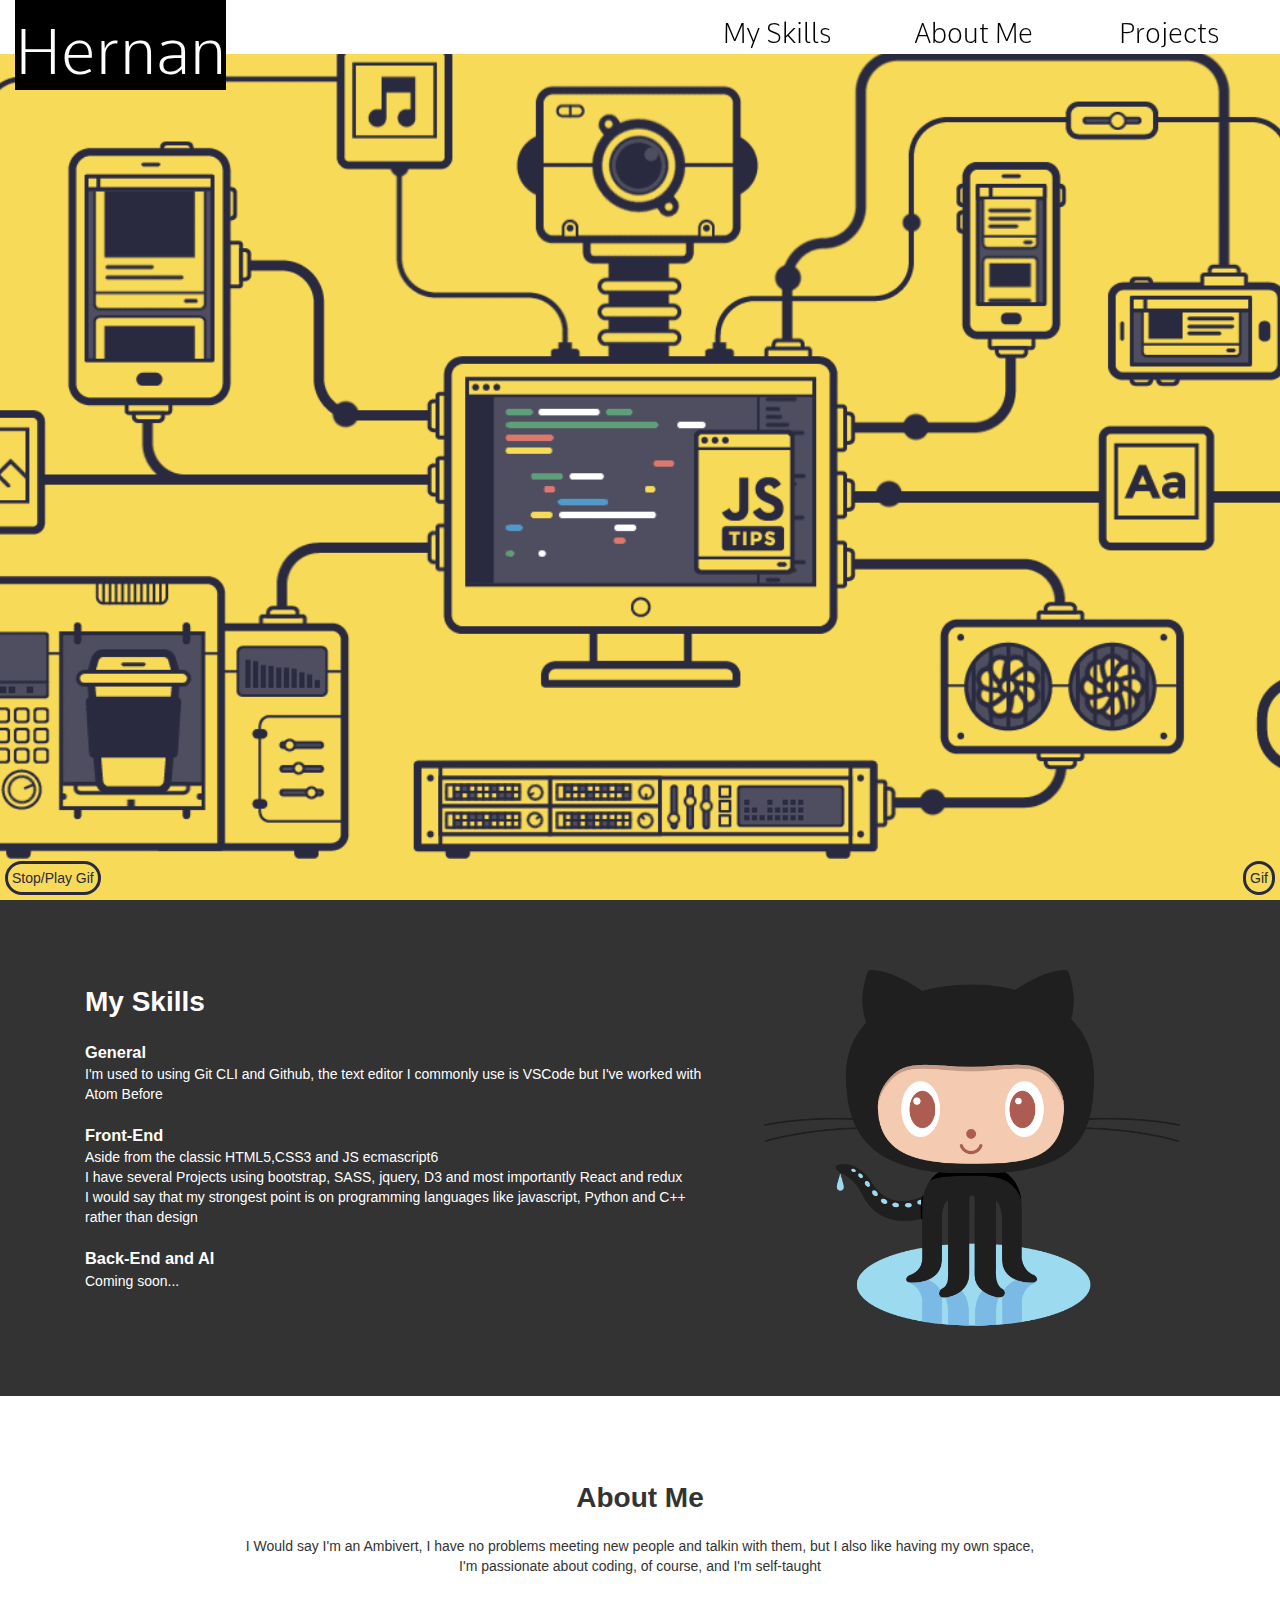
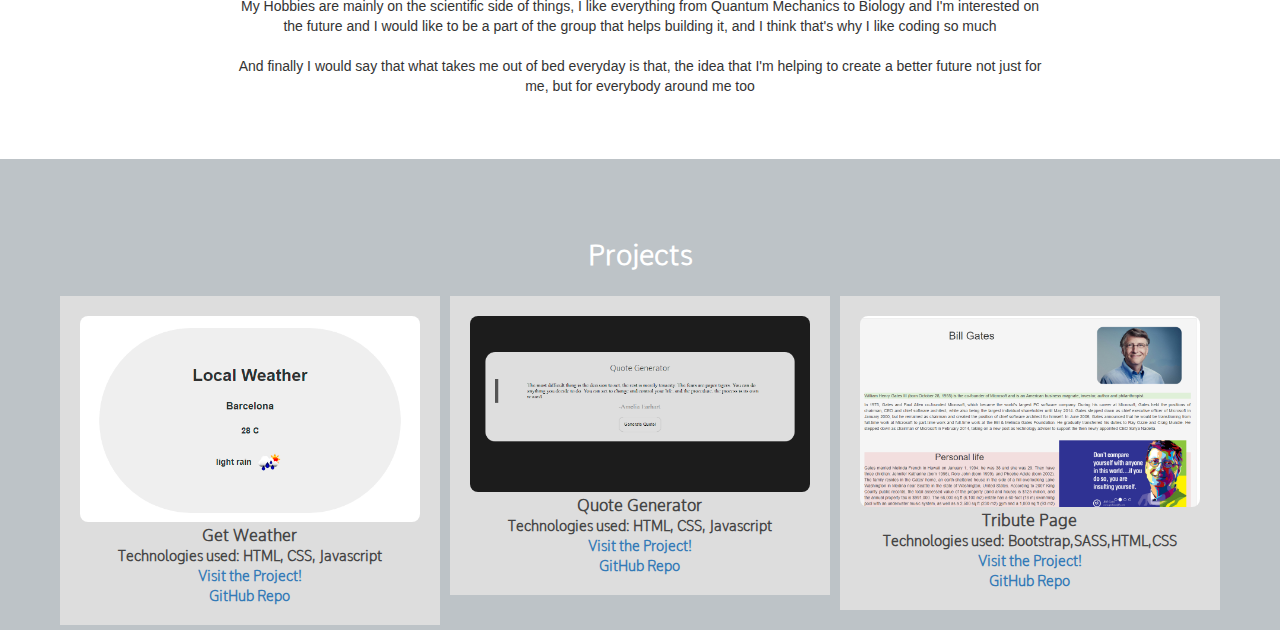
==== index.html @ 1f7d9e7b "cleaning files" ====
<!DOCTYPE html>
<html>

<head>
    <meta name="viewport" content="width=device-width, initial-scale=1.0">
    <link rel="stylesheet" href="./Style/bootstrap.min.css">
    <link rel="stylesheet" href="./Style/main.min.css">
    <script src='./js/jquery-3.2.1.min.js'></script>
</head>

<body>
    <header class="container-fluid visible-md visible-lg">
        <div class="name"><span>Hernan</span></div>
        <nav>
            <a href="#skills" ><button>My Skills</button></a>
            <a href="#About-Me" ><button>About Me</button></a>
            <a href="#Projects" ><button>Projects</button></a>
        </nav>
    </header>
    <header class="container-fluid visible-xs">
        <div><span>Hernan</span></div>
        <img src="./images/bars.svg" alt="bars" id='xs-img'>
    </header>
    <header class="container-fluid visible-sm">
        <div><span>Hernan</span></div>
        <img src="./images/bars.svg" alt="bars" id='sm-img'>
    </header>

    <div class="mobileNav hidden-sm hidden-md hidden-lg">
            <br />
            <a href="#skills" type=button>My Skills</a>
            <a href="#About-Me" type=button>About Me</a>
            <a href="#Projects" type=button>Projects</a>
    </div>
    <div class="mobileNav hidden-xs hidden-md hidden-lg">
            <br />
            <a href="#skills" type=button>My Skills</a>
            <a href="#About-Me" type=button>About Me</a>
            <a href="#Projects" type=button>Projects</a>
    </div>

    <div id='header-image'>
         <a href='https://www.codejobs.biz/public/images/blog/original/4e195de8b66c994.gif' type="button" id="credit">Gif</a>
         <button id='stopGif'>Stop/Play Gif</button>
    </div>
        <div class='black-bg' id='skills'>
            <div class="container">
                <div class="col-xs-12 col-md-7">
                    <h1>My Skills</h1>
                    <h3>General</h3>
                    <p>
                        I'm used to using Git CLI and Github, the text editor I commonly use is VSCode but I've worked with Atom Before
                    </p>
                    <br/>
                    <h3>Front-End</h3>
                    <p>
                        Aside from the classic HTML5,CSS3 and JS ecmascript6
                        <br/>
                        I have several Projects using bootstrap, SASS, jquery, D3 and most importantly React and redux
                        <br/>
                        I would say that my strongest point is on programming languages like javascript, Python and C++ rather than design
                    </p>
                    <br/>
                    <h3>Back-End and AI</h3>
                    <p>
                        Coming soon...
                    </p>
                </div>
                <div class="hidden-xs hidden-sm col-md-5">
                    <img src="./images/GitHub.png" alt="GitHub" class='max-width' />
                </div>
                <div class="col-xs-12 col-sm-8 col-sm-offset-2 hidden-md hidden-lg">
                    <img src="./images/GitHub.png" alt="GitHub" class='max-width-res' />
                </div>
            </div>
        </div>
        <div class='container-fluid' id='About-Me'>
            <div class="col-xs-12 col-sm-10 col-sm-offset-1 col-md-8 col-md-offset-2">
                <h1 class="text-center">About Me</h1>
                <p class="text-center">
                    I Would say I'm an Ambivert, I have no problems meeting new people and talkin with them, but I also like
                    having my own space, I'm passionate about coding, of course, and I'm self-taught 
                </p>
                <br/>
                <p class="text-center">
                    My Hobbies are mainly on the scientific side of things, I like everything from Quantum Mechanics to Biology
                    and I'm interested on the future and I would like to be a part of the group that helps building it, and I think
                    that's why I like coding so much
                </p>
                <br/>
                <p class="text-center">
                    And finally I would say that what takes me out of bed everyday is that, the idea that I'm helping to create a 
                    better future not just for me, but for everybody around me too
                </p>
            </div>
            </div>
        </div>
        <div id="Projects">
            <h1>Projects</h1>
            <div class="container hidden-xs hidden-sm">
                <div>
                    <img src="./images/weather.png">
                    <h3>Get Weather</h3>
                    <p>Technologies used: HTML, CSS, Javascript<br/><a href="https://hernanmendez.github.io/get-Weather/">Visit the Project!</a><br/><a href="https://github.com/hernanmendez/get-Weather">GitHub Repo</a></p>
                </div>
                <div>
                    <img src="./images/Quote Generator.png">
                    <h3>Quote Generator</h3>
                    <p>Technologies used: HTML, CSS, Javascript<br/><a href="https://hernanmendez.github.io/Quote-Generator/">Visit the Project!</a><br/><a href="https://github.com/hernanmendez/Quote-Generator">GitHub Repo</a></p>
                </div>
                <div>
                    <img src="./images/Tribute Project.png">
                    <h3>Tribute Page</h3>
                    <p>Technologies used: Bootstrap,SASS,HTML,CSS<br/><a href="https://hernanmendez.github.io/Tribute-Page/">Visit the Project!</a><br/><a href="https://github.com/hernanmendez/Tribute-Page">GitHub Repo</a></p>
                </div>
            </div>
            <div class="container hidden-xs hidden-md hidden-lg">
                <div>
                    <img src="./images/weather.png">
                    <h3>Get Weather</h3>
                    <p>Technologies used: HTML, CSS, Javascript<br/><a href="https://hernanmendez.github.io/get-Weather/">Visit the Project!</a><br/><a href="https://github.com/hernanmendez/get-Weather">GitHub Repo</a></p>
                </div>
                <div>
                    <img src="./images/Quote Generator.png">
                    <h3>Quote Generator </h3>
                    <p>Technologies used: HTML, CSS, Javascript<br/><a href="https://hernanmendez.github.io/Quote-Generator/">Visit the Project!</a><br/><a href="https://github.com/hernanmendez/Quote-Generator">GitHub Repo</a></p>
                </div>
                <div>
                    <img src="./images/Tribute Project.png">
                    <h3>Tribute Page</h3>
                    <p>Technologies used: Bootstrap,SASS,HTML,CSS<br/><a href="https://hernanmendez.github.io/Tribute-Page/">Visit the Project!</a><br/><a href="https://github.com/hernanmendez/Tribute-Page">GitHub Repo</a></p>
                </div>
            </div>
            <div class="container hidden-sm hidden-md hidden-lg">
                <div>
                    <img src="./images/weather.png">
                    <h3>Get Weather</h3>
                    <p>Technologies used: HTML, CSS, Javascript<br/><a href="https://hernanmendez.github.io/get-Weather/">Visit the Project!</a><br/><a href="https://github.com/hernanmendez/get-Weather">GitHub Repo</a></p>
                </div>
                <div>
                    <img src="./images/Quote Generator.png">
                    <h3>Quote Generator</h3>
                    <p>Technologies used: HTML, CSS, Javascript<br/><a href="https://hernanmendez.github.io/Quote-Generator/">Visit the Project!</a><br/><a href="https://github.com/hernanmendez/Quote-Generator">GitHub Repo</a></p>
                </div>
                <div>
                    <img src="./images/Tribute Project.png">
                    <h3>Tribute Page</h3>
                    <p>Technologies used: Bootstrap,SASS,HTML,CSS<br/><a href="https://hernanmendez.github.io/Tribute-Page/">Visit the Project!</a><br/><a href="https://github.com/hernanmendez/Tribute-Page">GitHub Repo</a></p>
                </div>
            </div>
        </div>

    <script src="./js/script.js"></script>
</body>

</html>
---- Style/main.min.css ----
@font-face{font-family:Ul;src:url(./Comme-ExtraLight.ttf)}*{margin:0;padding:0}body{background-color:#bdc3c7}div.name{height:10vh;float:left;background-color:black}div.name span{font-family:Ul;font-size:7vh;color:#fff;font-weight:lighter}header{height:100px;height:7vh;position:fixed;top:0;background-color:white;width:100%;z-index:3}header nav{float:right;margin:0}header nav a{color:black}header nav a button{width:15vw;height:7vh;border-width:0;background-color:inherit;margin:0;font-family:Ul;font-weight:lighter;font-size:3vh}header nav a button:hover{background-color:#ccc}header nav a button:active{background-color:#aaa}header{height:100px;height:6vh;position:fixed;top:0;background-color:white;width:100%;z-index:3}header div{height:8vh;background-color:black;float:left;font-family:Ul;font-size:5vh;color:#fff}header img{float:right;height:6vh;background-color:inherit}header img:hover{background-color:#ccc}header img:active{background-color:#aaa}@media (orientation: landscape){header.visible-xs{height:11.5vh}header.visible-xs img{height:11.5vh}header.visible-xs div{height:13vh;font-size:10vh}}.mobileNav{position:fixed;top:100px;top:6vh;width:100%;background-color:#eee;z-index:2}.mobileNav a{height:70px;text-align:center;height:5vh;font-size:40px;font-family:Ul;font-size:3vh;color:#444;font-weight:lighter;border-radius:0;display:block}.mobileNav a:hover{background-color:#ccc}.mobileNav a:active{background-color:#aaa}@media (orientation: landscape){.mobileNav.hidden-sm{top:11vh;font-size:6vh}.mobileNav.hidden-sm a{height:10vh;font-size:6vh}}#header-image{background-color:#f8da59;background-image:url("../images/js.gif");background-attachment:fixed;-webkit-background-attachment:fixed;background-size:cover;background-position:center center;height:950px;height:100vh;z-index:1;font-family:"Helvetica Neue",Helvetica,Arial,sans-serif}#header-image button,#header-image a{position:absolute;bottom:5px;background-color:#f8da59;color:#29293f;border-radius:32px;padding:4px;border:3px solid #29293f}#header-image #credit{right:5px}#header-image #stopGif{left:5px}.black-bg{background-color:#333;color:white;padding-top:7vh;padding-bottom:7vh;font-family:"Helvetica Neue",Helvetica,Arial,sans-serif}img.max-width{width:100%}img.max-width-res{width:100%}@media (orientation: landscape){img.max-width-res{width:60%;display:block;margin-left:auto;margin-right:auto}}#About-Me{padding-top:7vh;padding-bottom:7vh;background-color:white;font-family:"Helvetica Neue",Helvetica,Arial,sans-serif}#About-Me .text-right{text-align:right}#About-Me .text-center{text-align:center}#Projects{padding-top:6vh;padding-bottom:7vh;font-weight:bolder;text-align:center;font-family:Ul;font-size:default;color:#fff}#Projects div.container{position:relative}#Projects div.container div{color:#444;position:absolute;box-sizing:border-box;background-color:#ddd;border:5px solid #bdc3c7;padding:20px}#Projects div.container div img{border-radius:8px;display:block;width:100%}#Projects div.container div:hover img{box-shadow:0 0 6px #3498db}#Projects div.container.hidden-xs.hidden-sm div{width:33.33333%}#Projects div.container.hidden-xs.hidden-md div{width:50%}#Projects div.container.hidden-sm.hidden-md div{position:static;width:100%;max-width:375px;margin-left:auto;margin-right:auto;margin-bottom:30px}
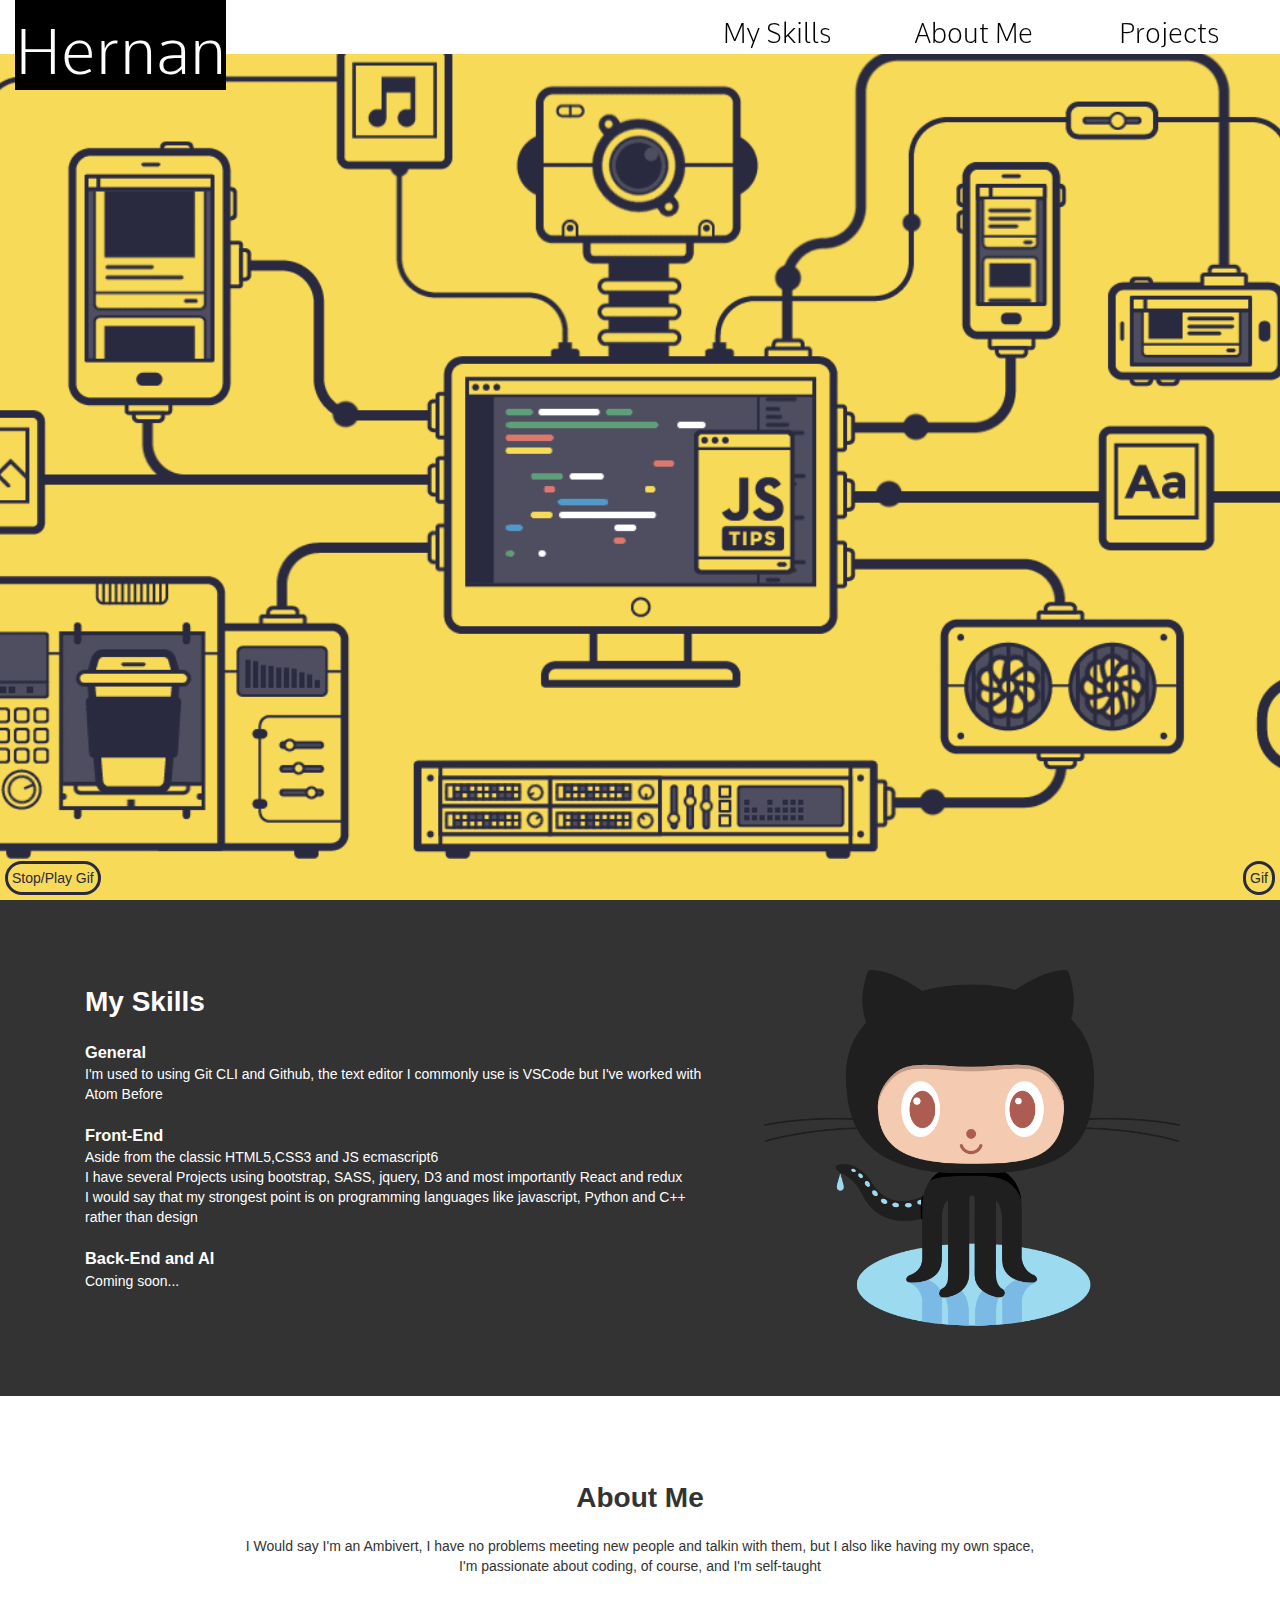
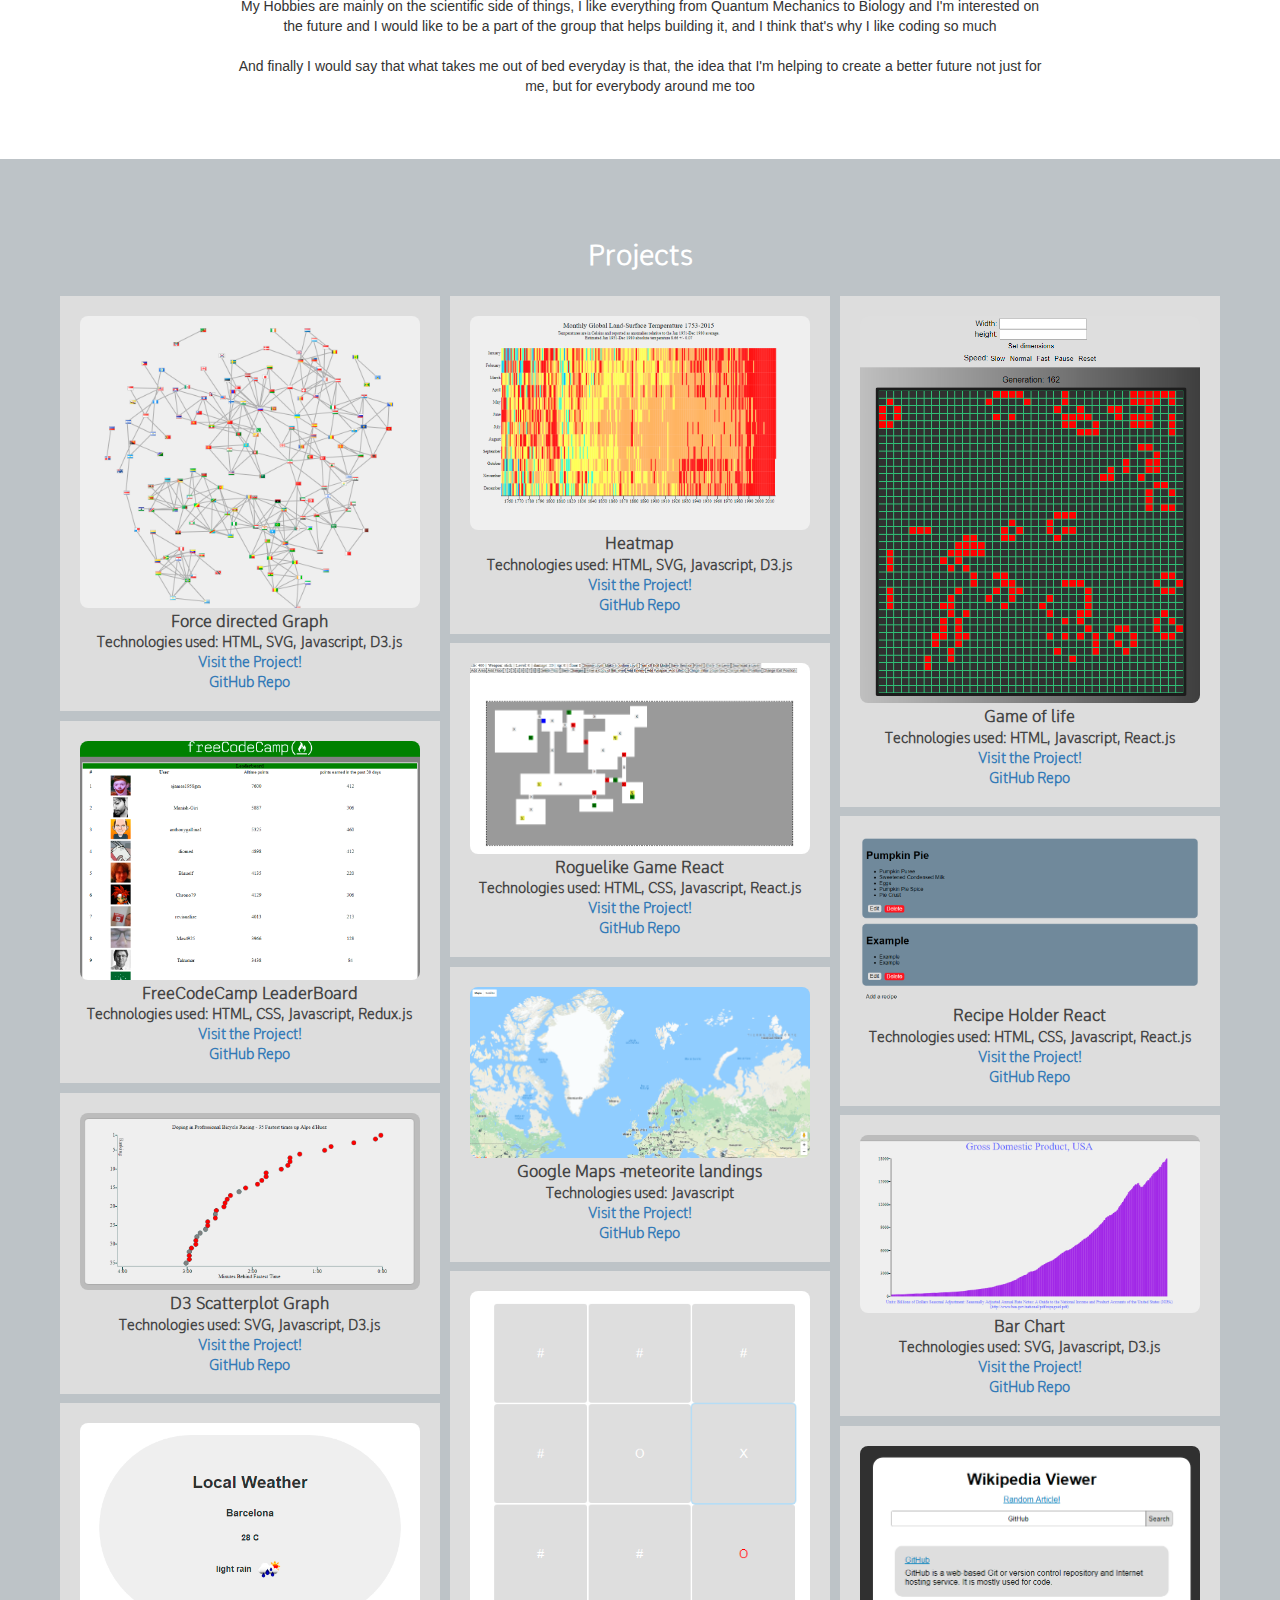
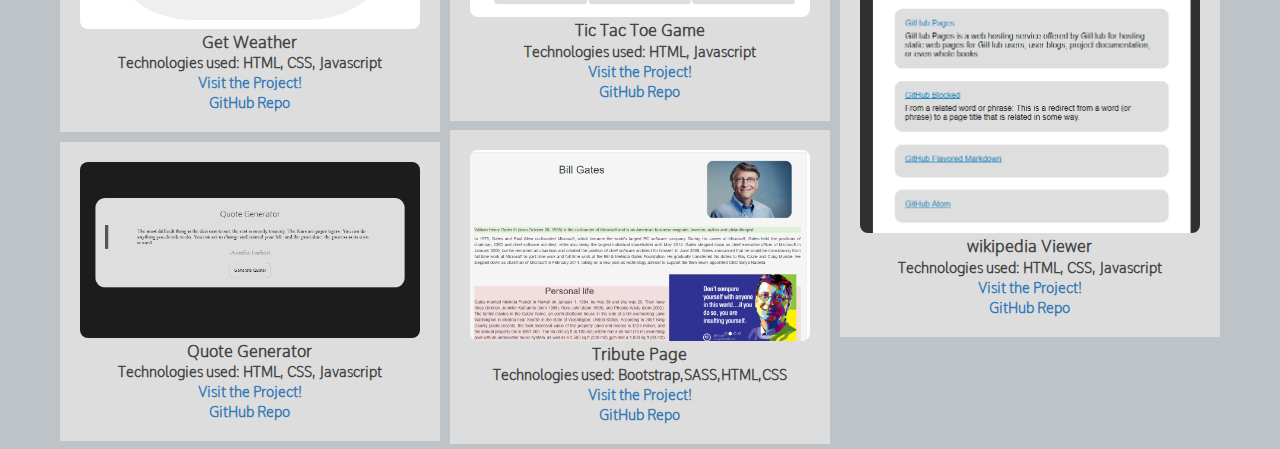
==== commit ec324828: "Added Projects" ====
--- a/index.html
+++ b/index.html
@@ -99,11 +99,66 @@
             <h1>Projects</h1>
             <div class="container hidden-xs hidden-sm">
                 <div>
+                    <img src="./images/ForceGraph.png">
+                    <h3>Force directed Graph</h3>
+                    <p>Technologies used: HTML, SVG, Javascript, D3.js<br/><a href="https://hernanmendez.github.io/D3-Force-Graph/">Visit the Project!</a><br/><a href="https://github.com/hernanmendez/D3-Force-Graph">GitHub Repo</a></p>
+                </div>
+                <div>
+                    <img src="./images/heatmap.png">
+                    <h3>Heatmap</h3>
+                    <p>Technologies used: HTML, SVG, Javascript, D3.js<br/><a href="https://hernanmendez.github.io/D3-HeatMap/">Visit the Project!</a><br/><a href="https://github.com/hernanmendez/D3-HeatMap">GitHub Repo</a></p>
+                </div>
+                <div>
+                    <img src="./images/gameoflife.png">
+                    <h3>Game of life</h3>
+                    <p>Technologies used: HTML, Javascript, React.js<br/><a href="https://hernanmendez.github.io/Game-of-life/">Visit the Project!</a><br/><a href="https://github.com/hernanmendez/Game-of-life">GitHub Repo</a></p>
+                </div>
+                <div>
+                    <img src="./images/leaderboard.png">
+                    <h3>FreeCodeCamp LeaderBoard</h3>
+                    <p>Technologies used: HTML, CSS, Javascript, Redux.js<br/><a href="https://hernanmendez.github.io/Leaderboard/">Visit the Project!</a><br/><a href="https://github.com/hernanmendez/Leaderboard">GitHub Repo</a></p>
+                </div>
+                <div>
+                    <img src="./images/roguelikegame.png">
+                    <h3>Roguelike Game React</h3>
+                    <p>Technologies used: HTML, CSS, Javascript, React.js<br/><a href="https://hernanmendez.github.io/React-Roguelike-Game/">Visit the Project!</a><br/><a href="https://github.com/hernanmendez/React-Roguelike-Game">GitHub Repo</a></p>
+                </div>
+                <div>
+                    <img src="./images/recipes.png">
+                    <h3>Recipe Holder React</h3>
+                    <p>Technologies used: HTML, CSS, Javascript, React.js<br/><a href="https://hernanmendez.github.io/Recipes/">Visit the Project!</a><br/><a href="https://github.com/hernanmendez/Recipes">GitHub Repo</a></p>
+                </div>
+                <div>
+                    <img src="./images/scatterplotgraph.png">
+                    <h3>D3 Scatterplot Graph</h3>
+                    <p>Technologies used: SVG, Javascript, D3.js<br/><a href="https://hernanmendez.github.io/D3-Scatterplot-graph/">Visit the Project!</a><br/><a href="https://github.com/hernanmendez/D3-Scatterplot-graph">GitHub Repo</a></p>
+                </div>
+                <div>
+                    <img src="./images/maps.png">
+                    <h3>Google Maps - meteorite landings</h3>
+                    <p>Technologies used: Javascript<br/><a href="https://hernanmendez.github.io/Map-Google-Map-API/">Visit the Project!</a><br/><a href="https://github.com/hernanmendez/Map-Google-Map-API">GitHub Repo</a></p>
+                </div>
+                <div>
+                    <img src="./images/barchart.png">
+                    <h3>Bar Chart</h3>
+                    <p>Technologies used: SVG, Javascript, D3.js<br/><a href="https://hernanmendez.github.io/D3-VizData-with-a-Bar-Chart/">Visit the Project!</a><br/><a href="https://github.com/hernanmendez/D3-VizData-with-a-Bar-Chart">GitHub Repo</a></p>
+                </div>
+                <div>
                     <img src="./images/weather.png">
                     <h3>Get Weather</h3>
                     <p>Technologies used: HTML, CSS, Javascript<br/><a href="https://hernanmendez.github.io/get-Weather/">Visit the Project!</a><br/><a href="https://github.com/hernanmendez/get-Weather">GitHub Repo</a></p>
                 </div>
                 <div>
+                    <img src="./images/TicTacToe.png">
+                    <h3>Tic Tac Toe Game</h3>
+                    <p>Technologies used: HTML, Javascript<br/><a href="https://hernanmendez.github.io/TIC-TAC-TOE-GAME/">Visit the Project!</a><br/><a href="https://github.com/hernanmendez/TIC-TAC-TOE-GAME">GitHub Repo</a></p>
+                </div>
+                <div>
+                    <img src="./images/wikipedia.png">
+                    <h3>wikipedia Viewer</h3>
+                    <p>Technologies used: HTML, CSS, Javascript<br/><a href="https://hernanmendez.github.io/wikipedia-API/">Visit the Project!</a><br/><a href="https://github.com/hernanmendez/wikipedia-API">GitHub Repo</a></p>
+                </div>
+                <div>
                     <img src="./images/Quote Generator.png">
                     <h3>Quote Generator</h3>
                     <p>Technologies used: HTML, CSS, Javascript<br/><a href="https://hernanmendez.github.io/Quote-Generator/">Visit the Project!</a><br/><a href="https://github.com/hernanmendez/Quote-Generator">GitHub Repo</a></p>
@@ -116,13 +171,68 @@
             </div>
             <div class="container hidden-xs hidden-md hidden-lg">
                 <div>
+                    <img src="./images/ForceGraph.png">
+                    <h3>Force directed Graph</h3>
+                    <p>Technologies used: HTML, SVG, Javascript, D3.js<br/><a href="https://hernanmendez.github.io/D3-Force-Graph/">Visit the Project!</a><br/><a href="https://github.com/hernanmendez/D3-Force-Graph">GitHub Repo</a></p>
+                </div>
+                <div>
+                    <img src="./images/heatmap.png">
+                    <h3>Heatmap</h3>
+                    <p>Technologies used: HTML, SVG, Javascript, D3.js<br/><a href="https://hernanmendez.github.io/D3-HeatMap/">Visit the Project!</a><br/><a href="https://github.com/hernanmendez/D3-HeatMap">GitHub Repo</a></p>
+                </div>
+                <div>
+                    <img src="./images/gameoflife.png">
+                    <h3>Game of life</h3>
+                    <p>Technologies used: HTML, Javascript, React.js<br/><a href="https://hernanmendez.github.io/Game-of-life/">Visit the Project!</a><br/><a href="https://github.com/hernanmendez/Game-of-life">GitHub Repo</a></p>
+                </div>
+                <div>
+                    <img src="./images/leaderboard.png">
+                    <h3>FreeCodeCamp LeaderBoard</h3>
+                    <p>Technologies used: HTML, CSS, Javascript, Redux.js<br/><a href="https://hernanmendez.github.io/Leaderboard/">Visit the Project!</a><br/><a href="https://github.com/hernanmendez/Leaderboard">GitHub Repo</a></p>
+                </div>
+                <div>
+                    <img src="./images/roguelikegame.png">
+                    <h3>Roguelike Game React</h3>
+                    <p>Technologies used: HTML, CSS, Javascript, React.js<br/><a href="https://hernanmendez.github.io/React-Roguelike-Game/">Visit the Project!</a><br/><a href="https://github.com/hernanmendez/React-Roguelike-Game">GitHub Repo</a></p>
+                </div>
+                <div>
+                    <img src="./images/recipes.png">
+                    <h3>Recipe Holder React</h3>
+                    <p>Technologies used: HTML, CSS, Javascript, React.js<br/><a href="https://hernanmendez.github.io/Recipes/">Visit the Project!</a><br/><a href="https://github.com/hernanmendez/Recipes">GitHub Repo</a></p>
+                </div>
+                <div>
+                    <img src="./images/scatterplotgraph.png">
+                    <h3>D3 Scatterplot Graph</h3>
+                    <p>Technologies used: SVG, Javascript, D3.js<br/><a href="https://hernanmendez.github.io/D3-Scatterplot-graph/">Visit the Project!</a><br/><a href="https://github.com/hernanmendez/D3-Scatterplot-graph">GitHub Repo</a></p>
+                </div>
+                <div>
+                    <img src="./images/maps.png">
+                    <h3>Google Maps - meteorite landings</h3>
+                    <p>Technologies used: Javascript<br/><a href="https://hernanmendez.github.io/Map-Google-Map-API/">Visit the Project!</a><br/><a href="https://github.com/hernanmendez/Map-Google-Map-API">GitHub Repo</a></p>
+                </div>
+                <div>
+                    <img src="./images/barchart.png">
+                    <h3>Bar Chart</h3>
+                    <p>Technologies used: SVG, Javascript, D3.js<br/><a href="https://hernanmendez.github.io/D3-VizData-with-a-Bar-Chart/">Visit the Project!</a><br/><a href="https://github.com/hernanmendez/D3-VizData-with-a-Bar-Chart">GitHub Repo</a></p>
+                </div>
+                <div>
+                    <img src="./images/wikipedia.png">
+                    <h3>wikipedia Viewer</h3>
+                    <p>Technologies used: HTML, CSS, Javascript<br/><a href="https://hernanmendez.github.io/wikipedia-API/">Visit the Project!</a><br/><a href="https://github.com/hernanmendez/wikipedia-API">GitHub Repo</a></p>
+                </div>
+                <div>
+                    <img src="./images/TicTacToe.png">
+                    <h3>Tic Tac Toe Game</h3>
+                    <p>Technologies used: HTML, Javascript<br/><a href="https://hernanmendez.github.io/TIC-TAC-TOE-GAME/">Visit the Project!</a><br/><a href="https://github.com/hernanmendez/TIC-TAC-TOE-GAME">GitHub Repo</a></p>
+                </div>
+                <div>
                     <img src="./images/weather.png">
                     <h3>Get Weather</h3>
                     <p>Technologies used: HTML, CSS, Javascript<br/><a href="https://hernanmendez.github.io/get-Weather/">Visit the Project!</a><br/><a href="https://github.com/hernanmendez/get-Weather">GitHub Repo</a></p>
                 </div>
                 <div>
                     <img src="./images/Quote Generator.png">
-                    <h3>Quote Generator </h3>
+                    <h3>Quote Generator</h3>
                     <p>Technologies used: HTML, CSS, Javascript<br/><a href="https://hernanmendez.github.io/Quote-Generator/">Visit the Project!</a><br/><a href="https://github.com/hernanmendez/Quote-Generator">GitHub Repo</a></p>
                 </div>
                 <div>
@@ -133,6 +243,61 @@
             </div>
             <div class="container hidden-sm hidden-md hidden-lg">
                 <div>
+                    <img src="./images/ForceGraph.png">
+                    <h3>Force directed Graph</h3>
+                    <p>Technologies used: HTML, SVG, Javascript, D3.js<br/><a href="https://hernanmendez.github.io/D3-Force-Graph/">Visit the Project!</a><br/><a href="https://github.com/hernanmendez/D3-Force-Graph">GitHub Repo</a></p>
+                </div>
+                <div>
+                    <img src="./images/heatmap.png">
+                    <h3>Heatmap</h3>
+                    <p>Technologies used: HTML, SVG, Javascript, D3.js<br/><a href="https://hernanmendez.github.io/D3-HeatMap/">Visit the Project!</a><br/><a href="https://github.com/hernanmendez/D3-HeatMap">GitHub Repo</a></p>
+                </div>
+                <div>
+                    <img src="./images/gameoflife.png">
+                    <h3>Game of life</h3>
+                    <p>Technologies used: HTML, Javascript, React.js<br/><a href="https://hernanmendez.github.io/Game-of-life/">Visit the Project!</a><br/><a href="https://github.com/hernanmendez/Game-of-life">GitHub Repo</a></p>
+                </div>
+                <div>
+                    <img src="./images/leaderboard.png">
+                    <h3>FreeCodeCamp LeaderBoard</h3>
+                    <p>Technologies used: HTML, CSS, Javascript, Redux.js<br/><a href="https://hernanmendez.github.io/Leaderboard/">Visit the Project!</a><br/><a href="https://github.com/hernanmendez/Leaderboard">GitHub Repo</a></p>
+                </div>
+                <div>
+                    <img src="./images/roguelikegame.png">
+                    <h3>Roguelike Game React</h3>
+                    <p>Technologies used: HTML, CSS, Javascript, React.js<br/><a href="https://hernanmendez.github.io/React-Roguelike-Game/">Visit the Project!</a><br/><a href="https://github.com/hernanmendez/React-Roguelike-Game">GitHub Repo</a></p>
+                </div>
+                <div>
+                    <img src="./images/recipes.png">
+                    <h3>Recipe Holder React</h3>
+                    <p>Technologies used: HTML, CSS, Javascript, React.js<br/><a href="https://hernanmendez.github.io/Recipes/">Visit the Project!</a><br/><a href="https://github.com/hernanmendez/Recipes">GitHub Repo</a></p>
+                </div>
+                <div>
+                    <img src="./images/scatterplotgraph.png">
+                    <h3>D3 Scatterplot Graph</h3>
+                    <p>Technologies used: SVG, Javascript, D3.js<br/><a href="https://hernanmendez.github.io/D3-Scatterplot-graph/">Visit the Project!</a><br/><a href="https://github.com/hernanmendez/D3-Scatterplot-graph">GitHub Repo</a></p>
+                </div>
+                <div>
+                    <img src="./images/maps.png">
+                    <h3>Google Maps - meteorite landings</h3>
+                    <p>Technologies used: Javascript<br/><a href="https://hernanmendez.github.io/Map-Google-Map-API/">Visit the Project!</a><br/><a href="https://github.com/hernanmendez/Map-Google-Map-API">GitHub Repo</a></p>
+                </div>
+                <div>
+                    <img src="./images/barchart.png">
+                    <h3>Bar Chart</h3>
+                    <p>Technologies used: SVG, Javascript, D3.js<br/><a href="https://hernanmendez.github.io/D3-VizData-with-a-Bar-Chart/">Visit the Project!</a><br/><a href="https://github.com/hernanmendez/D3-VizData-with-a-Bar-Chart">GitHub Repo</a></p>
+                </div>
+                <div>
+                    <img src="./images/wikipedia.png">
+                    <h3>wikipedia Viewer</h3>
+                    <p>Technologies used: HTML, CSS, Javascript<br/><a href="https://hernanmendez.github.io/wikipedia-API/">Visit the Project!</a><br/><a href="https://github.com/hernanmendez/wikipedia-API">GitHub Repo</a></p>
+                </div>
+                <div>
+                    <img src="./images/TicTacToe.png">
+                    <h3>Tic Tac Toe Game</h3>
+                    <p>Technologies used: HTML, Javascript<br/><a href="https://hernanmendez.github.io/TIC-TAC-TOE-GAME/">Visit the Project!</a><br/><a href="https://github.com/hernanmendez/TIC-TAC-TOE-GAME">GitHub Repo</a></p>
+                </div>
+                <div>
                     <img src="./images/weather.png">
                     <h3>Get Weather</h3>
                     <p>Technologies used: HTML, CSS, Javascript<br/><a href="https://hernanmendez.github.io/get-Weather/">Visit the Project!</a><br/><a href="https://github.com/hernanmendez/get-Weather">GitHub Repo</a></p>
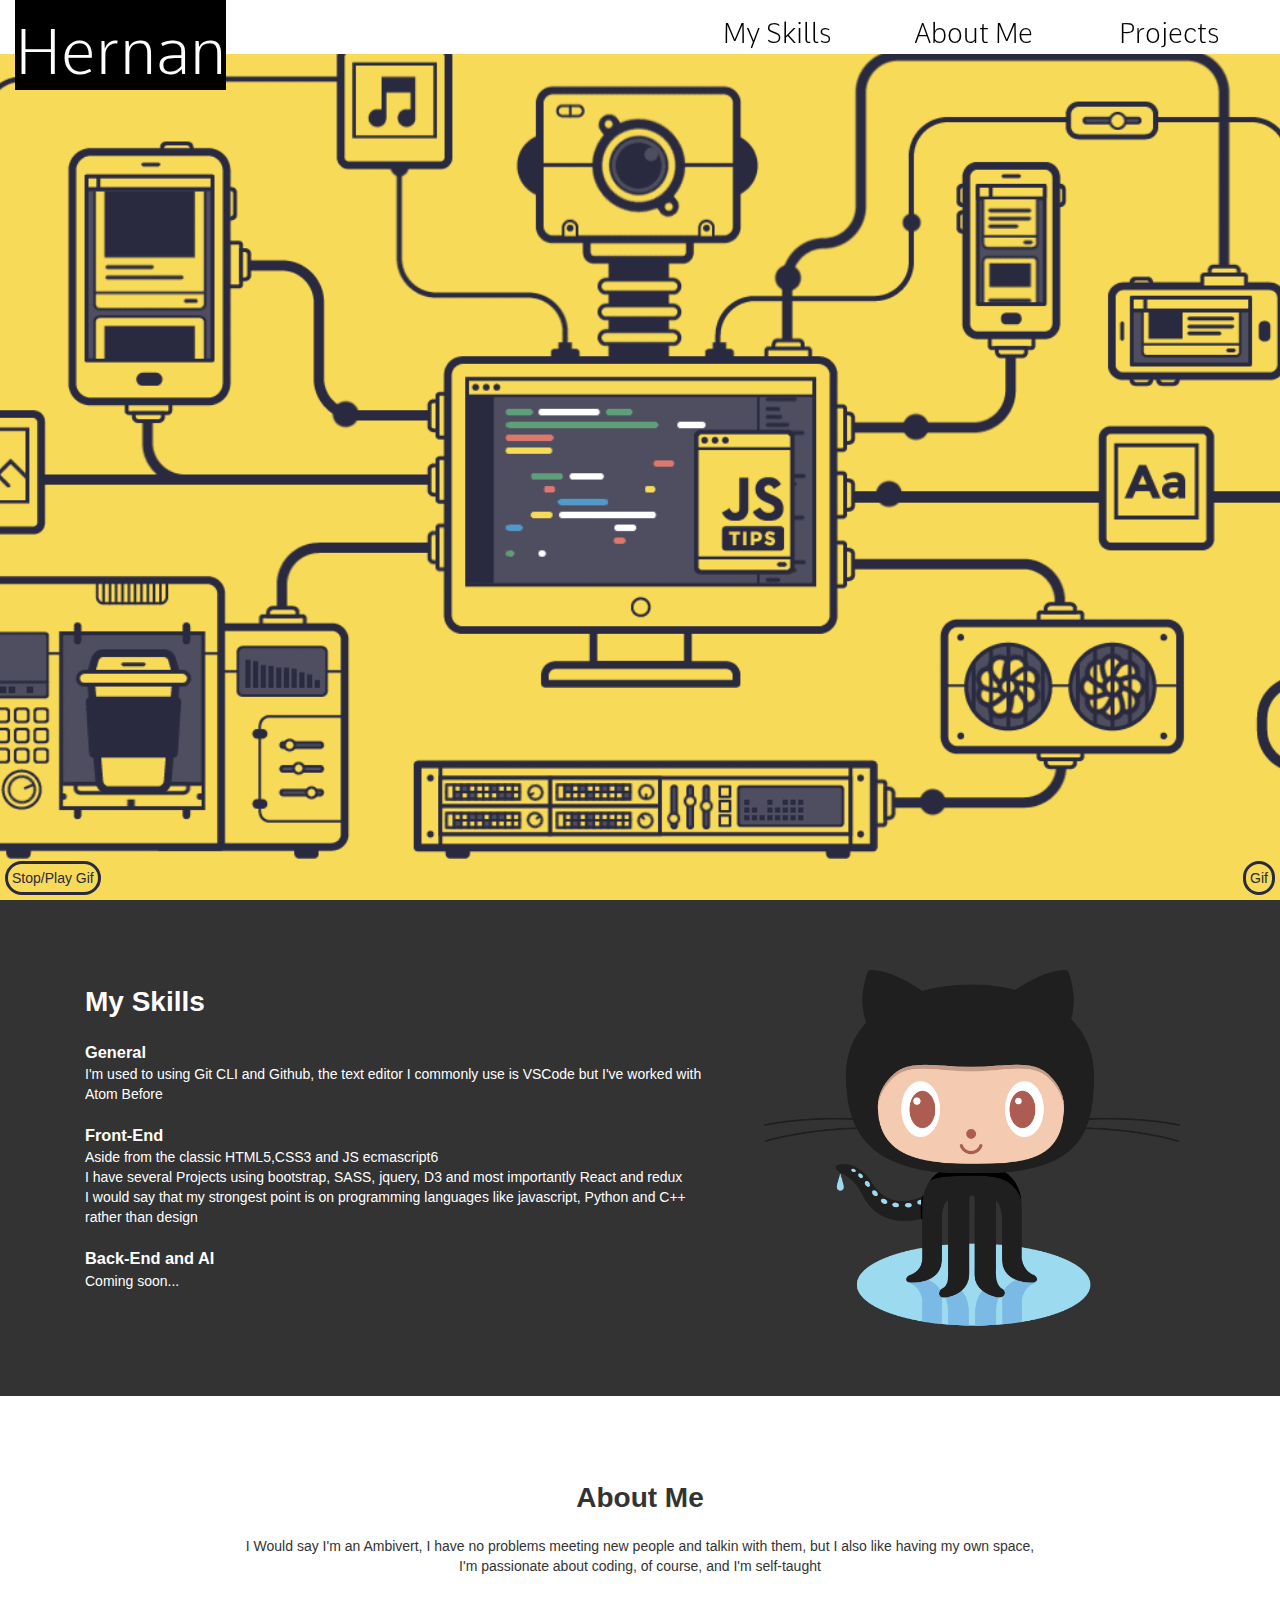
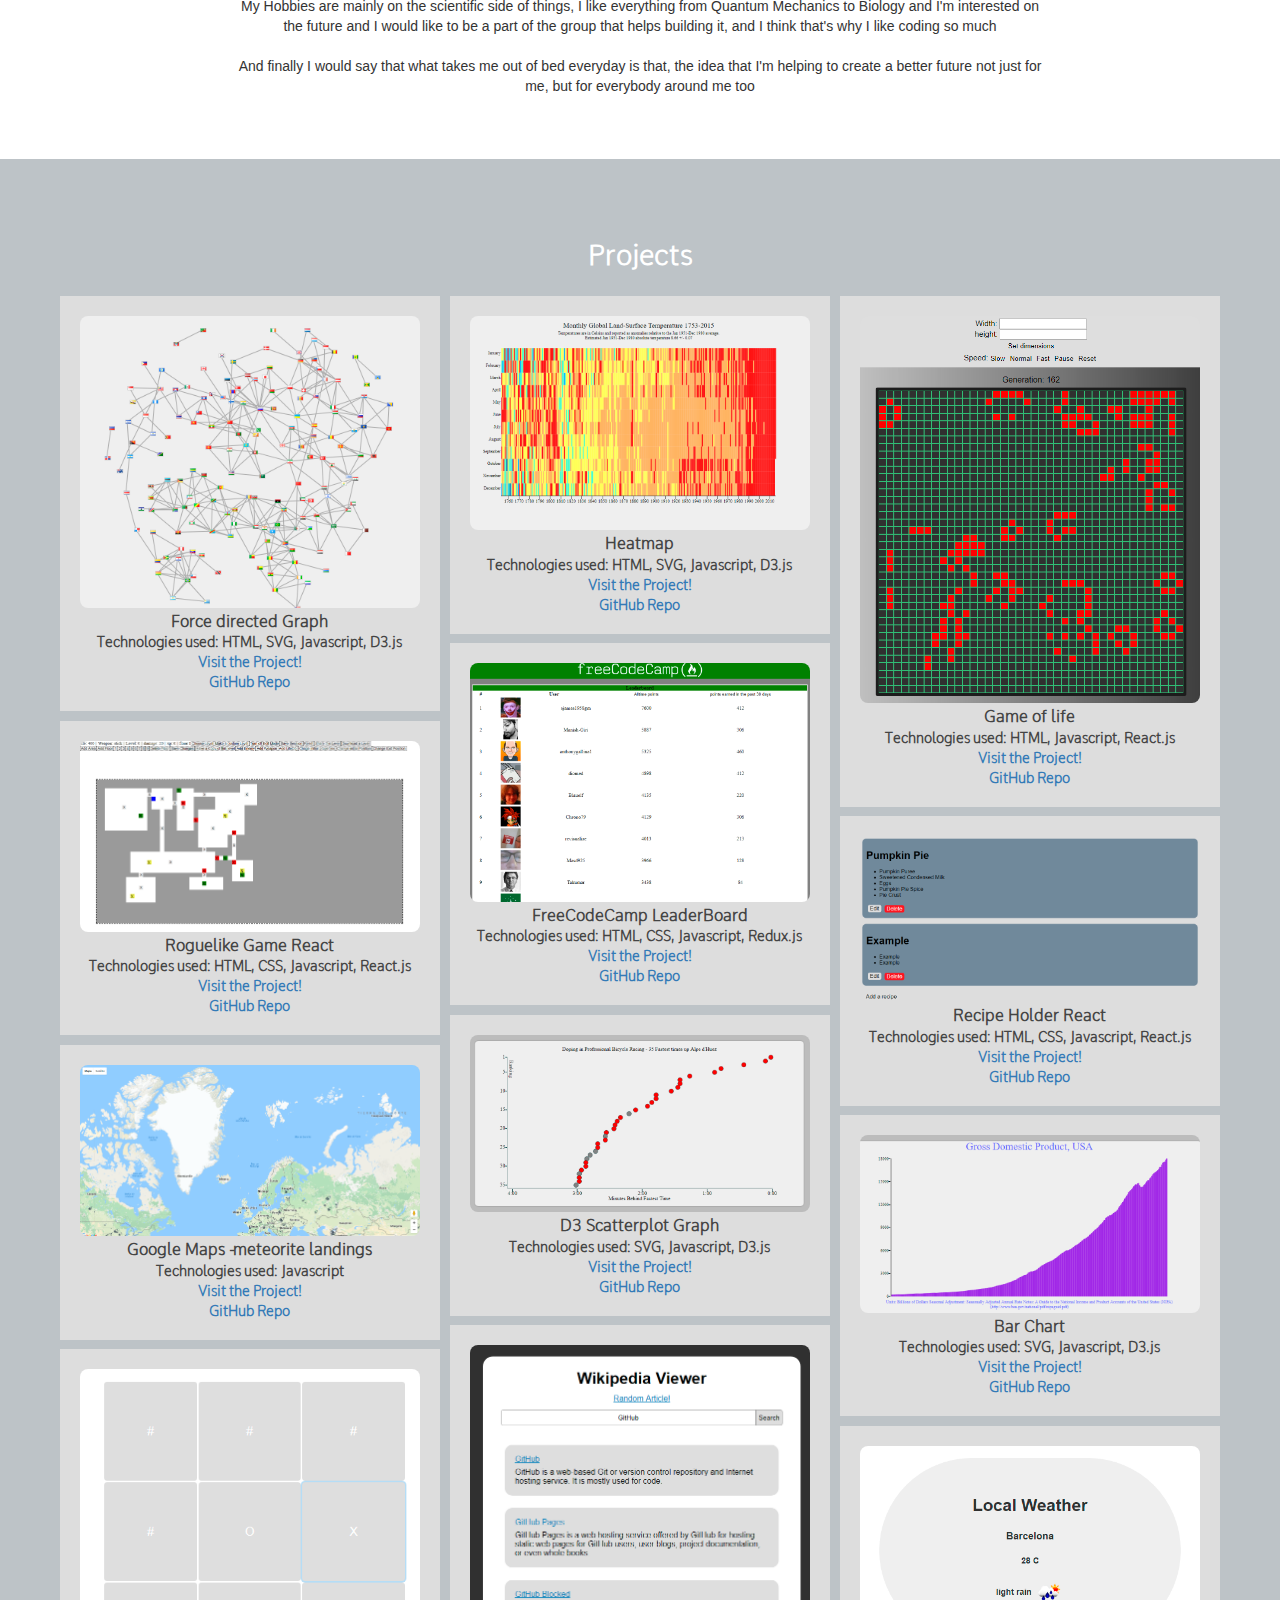
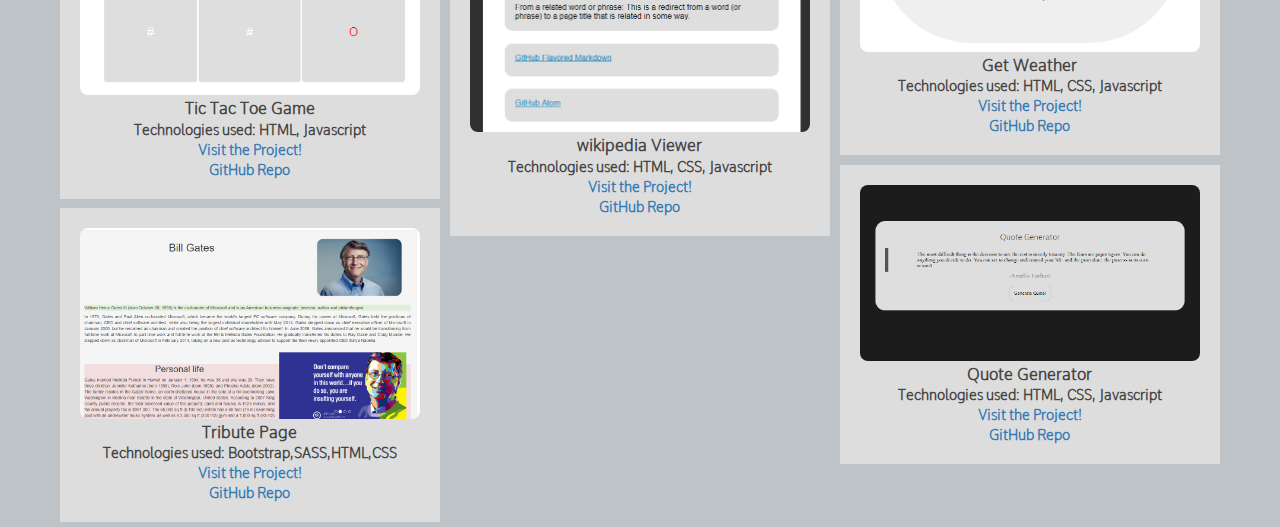
==== commit 52ca248b: "little changes in masory so it adds the Projects to the specific row it needs to be based on height" ====
--- a/index.html
+++ b/index.html
@@ -144,21 +144,165 @@
                     <p>Technologies used: SVG, Javascript, D3.js<br/><a href="https://hernanmendez.github.io/D3-VizData-with-a-Bar-Chart/">Visit the Project!</a><br/><a href="https://github.com/hernanmendez/D3-VizData-with-a-Bar-Chart">GitHub Repo</a></p>
                 </div>
                 <div>
+                    <img src="./images/wikipedia.png">
+                    <h3>wikipedia Viewer</h3>
+                    <p>Technologies used: HTML, CSS, Javascript<br/><a href="https://hernanmendez.github.io/wikipedia-API/">Visit the Project!</a><br/><a href="https://github.com/hernanmendez/wikipedia-API">GitHub Repo</a></p>
+                </div>
+                <div>
+                    <img src="./images/TicTacToe.png">
+                    <h3>Tic Tac Toe Game</h3>
+                    <p>Technologies used: HTML, Javascript<br/><a href="https://hernanmendez.github.io/TIC-TAC-TOE-GAME/">Visit the Project!</a><br/><a href="https://github.com/hernanmendez/TIC-TAC-TOE-GAME">GitHub Repo</a></p>
+                </div>
+                <div>
                     <img src="./images/weather.png">
                     <h3>Get Weather</h3>
                     <p>Technologies used: HTML, CSS, Javascript<br/><a href="https://hernanmendez.github.io/get-Weather/">Visit the Project!</a><br/><a href="https://github.com/hernanmendez/get-Weather">GitHub Repo</a></p>
                 </div>
                 <div>
+                    <img src="./images/Quote Generator.png">
+                    <h3>Quote Generator</h3>
+                    <p>Technologies used: HTML, CSS, Javascript<br/><a href="https://hernanmendez.github.io/Quote-Generator/">Visit the Project!</a><br/><a href="https://github.com/hernanmendez/Quote-Generator">GitHub Repo</a></p>
+                </div>
+                <div>
+                    <img src="./images/Tribute Project.png">
+                    <h3>Tribute Page</h3>
+                    <p>Technologies used: Bootstrap,SASS,HTML,CSS<br/><a href="https://hernanmendez.github.io/Tribute-Page/">Visit the Project!</a><br/><a href="https://github.com/hernanmendez/Tribute-Page">GitHub Repo</a></p>
+                </div>
+            </div>
+            <div class="container hidden-xs hidden-md hidden-lg">
+                <div>
+                    <img src="./images/ForceGraph.png">
+                    <h3>Force directed Graph</h3>
+                    <p>Technologies used: HTML, SVG, Javascript, D3.js<br/><a href="https://hernanmendez.github.io/D3-Force-Graph/">Visit the Project!</a><br/><a href="https://github.com/hernanmendez/D3-Force-Graph">GitHub Repo</a></p>
+                </div>
+                <div>
+                    <img src="./images/heatmap.png">
+                    <h3>Heatmap</h3>
+                    <p>Technologies used: HTML, SVG, Javascript, D3.js<br/><a href="https://hernanmendez.github.io/D3-HeatMap/">Visit the Project!</a><br/><a href="https://github.com/hernanmendez/D3-HeatMap">GitHub Repo</a></p>
+                </div>
+                <div>
+                    <img src="./images/gameoflife.png">
+                    <h3>Game of life</h3>
+                    <p>Technologies used: HTML, Javascript, React.js<br/><a href="https://hernanmendez.github.io/Game-of-life/">Visit the Project!</a><br/><a href="https://github.com/hernanmendez/Game-of-life">GitHub Repo</a></p>
+                </div>
+                <div>
+                    <img src="./images/leaderboard.png">
+                    <h3>FreeCodeCamp LeaderBoard</h3>
+                    <p>Technologies used: HTML, CSS, Javascript, Redux.js<br/><a href="https://hernanmendez.github.io/Leaderboard/">Visit the Project!</a><br/><a href="https://github.com/hernanmendez/Leaderboard">GitHub Repo</a></p>
+                </div>
+                <div>
+                    <img src="./images/roguelikegame.png">
+                    <h3>Roguelike Game React</h3>
+                    <p>Technologies used: HTML, CSS, Javascript, React.js<br/><a href="https://hernanmendez.github.io/React-Roguelike-Game/">Visit the Project!</a><br/><a href="https://github.com/hernanmendez/React-Roguelike-Game">GitHub Repo</a></p>
+                </div>
+                <div>
+                    <img src="./images/recipes.png">
+                    <h3>Recipe Holder React</h3>
+                    <p>Technologies used: HTML, CSS, Javascript, React.js<br/><a href="https://hernanmendez.github.io/Recipes/">Visit the Project!</a><br/><a href="https://github.com/hernanmendez/Recipes">GitHub Repo</a></p>
+                </div>
+                <div>
+                    <img src="./images/scatterplotgraph.png">
+                    <h3>D3 Scatterplot Graph</h3>
+                    <p>Technologies used: SVG, Javascript, D3.js<br/><a href="https://hernanmendez.github.io/D3-Scatterplot-graph/">Visit the Project!</a><br/><a href="https://github.com/hernanmendez/D3-Scatterplot-graph">GitHub Repo</a></p>
+                </div>
+                <div>
+                    <img src="./images/maps.png">
+                    <h3>Google Maps - meteorite landings</h3>
+                    <p>Technologies used: Javascript<br/><a href="https://hernanmendez.github.io/Map-Google-Map-API/">Visit the Project!</a><br/><a href="https://github.com/hernanmendez/Map-Google-Map-API">GitHub Repo</a></p>
+                </div>
+                <div>
+                    <img src="./images/barchart.png">
+                    <h3>Bar Chart</h3>
+                    <p>Technologies used: SVG, Javascript, D3.js<br/><a href="https://hernanmendez.github.io/D3-VizData-with-a-Bar-Chart/">Visit the Project!</a><br/><a href="https://github.com/hernanmendez/D3-VizData-with-a-Bar-Chart">GitHub Repo</a></p>
+                </div>
+                <div>
+                    <img src="./images/wikipedia.png">
+                    <h3>wikipedia Viewer</h3>
+                    <p>Technologies used: HTML, CSS, Javascript<br/><a href="https://hernanmendez.github.io/wikipedia-API/">Visit the Project!</a><br/><a href="https://github.com/hernanmendez/wikipedia-API">GitHub Repo</a></p>
+                </div>
+                <div>
                     <img src="./images/TicTacToe.png">
                     <h3>Tic Tac Toe Game</h3>
                     <p>Technologies used: HTML, Javascript<br/><a href="https://hernanmendez.github.io/TIC-TAC-TOE-GAME/">Visit the Project!</a><br/><a href="https://github.com/hernanmendez/TIC-TAC-TOE-GAME">GitHub Repo</a></p>
                 </div>
                 <div>
+                    <img src="./images/weather.png">
+                    <h3>Get Weather</h3>
+                    <p>Technologies used: HTML, CSS, Javascript<br/><a href="https://hernanmendez.github.io/get-Weather/">Visit the Project!</a><br/><a href="https://github.com/hernanmendez/get-Weather">GitHub Repo</a></p>
+                </div>
+                <div>
+                    <img src="./images/Quote Generator.png">
+                    <h3>Quote Generator</h3>
+                    <p>Technologies used: HTML, CSS, Javascript<br/><a href="https://hernanmendez.github.io/Quote-Generator/">Visit the Project!</a><br/><a href="https://github.com/hernanmendez/Quote-Generator">GitHub Repo</a></p>
+                </div>
+                <div>
+                    <img src="./images/Tribute Project.png">
+                    <h3>Tribute Page</h3>
+                    <p>Technologies used: Bootstrap,SASS,HTML,CSS<br/><a href="https://hernanmendez.github.io/Tribute-Page/">Visit the Project!</a><br/><a href="https://github.com/hernanmendez/Tribute-Page">GitHub Repo</a></p>
+                </div>
+            </div>
+            <div class="container hidden-sm hidden-md hidden-lg">
+                <div>
+                    <img src="./images/ForceGraph.png">
+                    <h3>Force directed Graph</h3>
+                    <p>Technologies used: HTML, SVG, Javascript, D3.js<br/><a href="https://hernanmendez.github.io/D3-Force-Graph/">Visit the Project!</a><br/><a href="https://github.com/hernanmendez/D3-Force-Graph">GitHub Repo</a></p>
+                </div>
+                <div>
+                    <img src="./images/heatmap.png">
+                    <h3>Heatmap</h3>
+                    <p>Technologies used: HTML, SVG, Javascript, D3.js<br/><a href="https://hernanmendez.github.io/D3-HeatMap/">Visit the Project!</a><br/><a href="https://github.com/hernanmendez/D3-HeatMap">GitHub Repo</a></p>
+                </div>
+                <div>
+                    <img src="./images/gameoflife.png">
+                    <h3>Game of life</h3>
+                    <p>Technologies used: HTML, Javascript, React.js<br/><a href="https://hernanmendez.github.io/Game-of-life/">Visit the Project!</a><br/><a href="https://github.com/hernanmendez/Game-of-life">GitHub Repo</a></p>
+                </div>
+                <div>
+                    <img src="./images/leaderboard.png">
+                    <h3>FreeCodeCamp LeaderBoard</h3>
+                    <p>Technologies used: HTML, CSS, Javascript, Redux.js<br/><a href="https://hernanmendez.github.io/Leaderboard/">Visit the Project!</a><br/><a href="https://github.com/hernanmendez/Leaderboard">GitHub Repo</a></p>
+                </div>
+                <div>
+                    <img src="./images/roguelikegame.png">
+                    <h3>Roguelike Game React</h3>
+                    <p>Technologies used: HTML, CSS, Javascript, React.js<br/><a href="https://hernanmendez.github.io/React-Roguelike-Game/">Visit the Project!</a><br/><a href="https://github.com/hernanmendez/React-Roguelike-Game">GitHub Repo</a></p>
+                </div>
+                <div>
+                    <img src="./images/recipes.png">
+                    <h3>Recipe Holder React</h3>
+                    <p>Technologies used: HTML, CSS, Javascript, React.js<br/><a href="https://hernanmendez.github.io/Recipes/">Visit the Project!</a><br/><a href="https://github.com/hernanmendez/Recipes">GitHub Repo</a></p>
+                </div>
+                <div>
+                    <img src="./images/scatterplotgraph.png">
+                    <h3>D3 Scatterplot Graph</h3>
+                    <p>Technologies used: SVG, Javascript, D3.js<br/><a href="https://hernanmendez.github.io/D3-Scatterplot-graph/">Visit the Project!</a><br/><a href="https://github.com/hernanmendez/D3-Scatterplot-graph">GitHub Repo</a></p>
+                </div>
+                <div>
+                    <img src="./images/maps.png">
+                    <h3>Google Maps - meteorite landings</h3>
+                    <p>Technologies used: Javascript<br/><a href="https://hernanmendez.github.io/Map-Google-Map-API/">Visit the Project!</a><br/><a href="https://github.com/hernanmendez/Map-Google-Map-API">GitHub Repo</a></p>
+                </div>
+                <div>
+                    <img src="./images/barchart.png">
+                    <h3>Bar Chart</h3>
+                    <p>Technologies used: SVG, Javascript, D3.js<br/><a href="https://hernanmendez.github.io/D3-VizData-with-a-Bar-Chart/">Visit the Project!</a><br/><a href="https://github.com/hernanmendez/D3-VizData-with-a-Bar-Chart">GitHub Repo</a></p>
+                </div>
+                <div>
                     <img src="./images/wikipedia.png">
                     <h3>wikipedia Viewer</h3>
                     <p>Technologies used: HTML, CSS, Javascript<br/><a href="https://hernanmendez.github.io/wikipedia-API/">Visit the Project!</a><br/><a href="https://github.com/hernanmendez/wikipedia-API">GitHub Repo</a></p>
                 </div>
                 <div>
+                    <img src="./images/TicTacToe.png">
+                    <h3>Tic Tac Toe Game</h3>
+                    <p>Technologies used: HTML, Javascript<br/><a href="https://hernanmendez.github.io/TIC-TAC-TOE-GAME/">Visit the Project!</a><br/><a href="https://github.com/hernanmendez/TIC-TAC-TOE-GAME">GitHub Repo</a></p>
+                </div>
+                <div>
+                    <img src="./images/weather.png">
+                    <h3>Get Weather</h3>
+                    <p>Technologies used: HTML, CSS, Javascript<br/><a href="https://hernanmendez.github.io/get-Weather/">Visit the Project!</a><br/><a href="https://github.com/hernanmendez/get-Weather">GitHub Repo</a></p>
+                </div>
+                <div>
                     <img src="./images/Quote Generator.png">
                     <h3>Quote Generator</h3>
                     <p>Technologies used: HTML, CSS, Javascript<br/><a href="https://hernanmendez.github.io/Quote-Generator/">Visit the Project!</a><br/><a href="https://github.com/hernanmendez/Quote-Generator">GitHub Repo</a></p>
@@ -169,150 +313,6 @@
                     <p>Technologies used: Bootstrap,SASS,HTML,CSS<br/><a href="https://hernanmendez.github.io/Tribute-Page/">Visit the Project!</a><br/><a href="https://github.com/hernanmendez/Tribute-Page">GitHub Repo</a></p>
                 </div>
             </div>
-            <div class="container hidden-xs hidden-md hidden-lg">
-                <div>
-                    <img src="./images/ForceGraph.png">
-                    <h3>Force directed Graph</h3>
-                    <p>Technologies used: HTML, SVG, Javascript, D3.js<br/><a href="https://hernanmendez.github.io/D3-Force-Graph/">Visit the Project!</a><br/><a href="https://github.com/hernanmendez/D3-Force-Graph">GitHub Repo</a></p>
-                </div>
-                <div>
-                    <img src="./images/heatmap.png">
-                    <h3>Heatmap</h3>
-                    <p>Technologies used: HTML, SVG, Javascript, D3.js<br/><a href="https://hernanmendez.github.io/D3-HeatMap/">Visit the Project!</a><br/><a href="https://github.com/hernanmendez/D3-HeatMap">GitHub Repo</a></p>
-                </div>
-                <div>
-                    <img src="./images/gameoflife.png">
-                    <h3>Game of life</h3>
-                    <p>Technologies used: HTML, Javascript, React.js<br/><a href="https://hernanmendez.github.io/Game-of-life/">Visit the Project!</a><br/><a href="https://github.com/hernanmendez/Game-of-life">GitHub Repo</a></p>
-                </div>
-                <div>
-                    <img src="./images/leaderboard.png">
-                    <h3>FreeCodeCamp LeaderBoard</h3>
-                    <p>Technologies used: HTML, CSS, Javascript, Redux.js<br/><a href="https://hernanmendez.github.io/Leaderboard/">Visit the Project!</a><br/><a href="https://github.com/hernanmendez/Leaderboard">GitHub Repo</a></p>
-                </div>
-                <div>
-                    <img src="./images/roguelikegame.png">
-                    <h3>Roguelike Game React</h3>
-                    <p>Technologies used: HTML, CSS, Javascript, React.js<br/><a href="https://hernanmendez.github.io/React-Roguelike-Game/">Visit the Project!</a><br/><a href="https://github.com/hernanmendez/React-Roguelike-Game">GitHub Repo</a></p>
-                </div>
-                <div>
-                    <img src="./images/recipes.png">
-                    <h3>Recipe Holder React</h3>
-                    <p>Technologies used: HTML, CSS, Javascript, React.js<br/><a href="https://hernanmendez.github.io/Recipes/">Visit the Project!</a><br/><a href="https://github.com/hernanmendez/Recipes">GitHub Repo</a></p>
-                </div>
-                <div>
-                    <img src="./images/scatterplotgraph.png">
-                    <h3>D3 Scatterplot Graph</h3>
-                    <p>Technologies used: SVG, Javascript, D3.js<br/><a href="https://hernanmendez.github.io/D3-Scatterplot-graph/">Visit the Project!</a><br/><a href="https://github.com/hernanmendez/D3-Scatterplot-graph">GitHub Repo</a></p>
-                </div>
-                <div>
-                    <img src="./images/maps.png">
-                    <h3>Google Maps - meteorite landings</h3>
-                    <p>Technologies used: Javascript<br/><a href="https://hernanmendez.github.io/Map-Google-Map-API/">Visit the Project!</a><br/><a href="https://github.com/hernanmendez/Map-Google-Map-API">GitHub Repo</a></p>
-                </div>
-                <div>
-                    <img src="./images/barchart.png">
-                    <h3>Bar Chart</h3>
-                    <p>Technologies used: SVG, Javascript, D3.js<br/><a href="https://hernanmendez.github.io/D3-VizData-with-a-Bar-Chart/">Visit the Project!</a><br/><a href="https://github.com/hernanmendez/D3-VizData-with-a-Bar-Chart">GitHub Repo</a></p>
-                </div>
-                <div>
-                    <img src="./images/wikipedia.png">
-                    <h3>wikipedia Viewer</h3>
-                    <p>Technologies used: HTML, CSS, Javascript<br/><a href="https://hernanmendez.github.io/wikipedia-API/">Visit the Project!</a><br/><a href="https://github.com/hernanmendez/wikipedia-API">GitHub Repo</a></p>
-                </div>
-                <div>
-                    <img src="./images/TicTacToe.png">
-                    <h3>Tic Tac Toe Game</h3>
-                    <p>Technologies used: HTML, Javascript<br/><a href="https://hernanmendez.github.io/TIC-TAC-TOE-GAME/">Visit the Project!</a><br/><a href="https://github.com/hernanmendez/TIC-TAC-TOE-GAME">GitHub Repo</a></p>
-                </div>
-                <div>
-                    <img src="./images/weather.png">
-                    <h3>Get Weather</h3>
-                    <p>Technologies used: HTML, CSS, Javascript<br/><a href="https://hernanmendez.github.io/get-Weather/">Visit the Project!</a><br/><a href="https://github.com/hernanmendez/get-Weather">GitHub Repo</a></p>
-                </div>
-                <div>
-                    <img src="./images/Quote Generator.png">
-                    <h3>Quote Generator</h3>
-                    <p>Technologies used: HTML, CSS, Javascript<br/><a href="https://hernanmendez.github.io/Quote-Generator/">Visit the Project!</a><br/><a href="https://github.com/hernanmendez/Quote-Generator">GitHub Repo</a></p>
-                </div>
-                <div>
-                    <img src="./images/Tribute Project.png">
-                    <h3>Tribute Page</h3>
-                    <p>Technologies used: Bootstrap,SASS,HTML,CSS<br/><a href="https://hernanmendez.github.io/Tribute-Page/">Visit the Project!</a><br/><a href="https://github.com/hernanmendez/Tribute-Page">GitHub Repo</a></p>
-                </div>
-            </div>
-            <div class="container hidden-sm hidden-md hidden-lg">
-                <div>
-                    <img src="./images/ForceGraph.png">
-                    <h3>Force directed Graph</h3>
-                    <p>Technologies used: HTML, SVG, Javascript, D3.js<br/><a href="https://hernanmendez.github.io/D3-Force-Graph/">Visit the Project!</a><br/><a href="https://github.com/hernanmendez/D3-Force-Graph">GitHub Repo</a></p>
-                </div>
-                <div>
-                    <img src="./images/heatmap.png">
-                    <h3>Heatmap</h3>
-                    <p>Technologies used: HTML, SVG, Javascript, D3.js<br/><a href="https://hernanmendez.github.io/D3-HeatMap/">Visit the Project!</a><br/><a href="https://github.com/hernanmendez/D3-HeatMap">GitHub Repo</a></p>
-                </div>
-                <div>
-                    <img src="./images/gameoflife.png">
-                    <h3>Game of life</h3>
-                    <p>Technologies used: HTML, Javascript, React.js<br/><a href="https://hernanmendez.github.io/Game-of-life/">Visit the Project!</a><br/><a href="https://github.com/hernanmendez/Game-of-life">GitHub Repo</a></p>
-                </div>
-                <div>
-                    <img src="./images/leaderboard.png">
-                    <h3>FreeCodeCamp LeaderBoard</h3>
-                    <p>Technologies used: HTML, CSS, Javascript, Redux.js<br/><a href="https://hernanmendez.github.io/Leaderboard/">Visit the Project!</a><br/><a href="https://github.com/hernanmendez/Leaderboard">GitHub Repo</a></p>
-                </div>
-                <div>
-                    <img src="./images/roguelikegame.png">
-                    <h3>Roguelike Game React</h3>
-                    <p>Technologies used: HTML, CSS, Javascript, React.js<br/><a href="https://hernanmendez.github.io/React-Roguelike-Game/">Visit the Project!</a><br/><a href="https://github.com/hernanmendez/React-Roguelike-Game">GitHub Repo</a></p>
-                </div>
-                <div>
-                    <img src="./images/recipes.png">
-                    <h3>Recipe Holder React</h3>
-                    <p>Technologies used: HTML, CSS, Javascript, React.js<br/><a href="https://hernanmendez.github.io/Recipes/">Visit the Project!</a><br/><a href="https://github.com/hernanmendez/Recipes">GitHub Repo</a></p>
-                </div>
-                <div>
-                    <img src="./images/scatterplotgraph.png">
-                    <h3>D3 Scatterplot Graph</h3>
-                    <p>Technologies used: SVG, Javascript, D3.js<br/><a href="https://hernanmendez.github.io/D3-Scatterplot-graph/">Visit the Project!</a><br/><a href="https://github.com/hernanmendez/D3-Scatterplot-graph">GitHub Repo</a></p>
-                </div>
-                <div>
-                    <img src="./images/maps.png">
-                    <h3>Google Maps - meteorite landings</h3>
-                    <p>Technologies used: Javascript<br/><a href="https://hernanmendez.github.io/Map-Google-Map-API/">Visit the Project!</a><br/><a href="https://github.com/hernanmendez/Map-Google-Map-API">GitHub Repo</a></p>
-                </div>
-                <div>
-                    <img src="./images/barchart.png">
-                    <h3>Bar Chart</h3>
-                    <p>Technologies used: SVG, Javascript, D3.js<br/><a href="https://hernanmendez.github.io/D3-VizData-with-a-Bar-Chart/">Visit the Project!</a><br/><a href="https://github.com/hernanmendez/D3-VizData-with-a-Bar-Chart">GitHub Repo</a></p>
-                </div>
-                <div>
-                    <img src="./images/wikipedia.png">
-                    <h3>wikipedia Viewer</h3>
-                    <p>Technologies used: HTML, CSS, Javascript<br/><a href="https://hernanmendez.github.io/wikipedia-API/">Visit the Project!</a><br/><a href="https://github.com/hernanmendez/wikipedia-API">GitHub Repo</a></p>
-                </div>
-                <div>
-                    <img src="./images/TicTacToe.png">
-                    <h3>Tic Tac Toe Game</h3>
-                    <p>Technologies used: HTML, Javascript<br/><a href="https://hernanmendez.github.io/TIC-TAC-TOE-GAME/">Visit the Project!</a><br/><a href="https://github.com/hernanmendez/TIC-TAC-TOE-GAME">GitHub Repo</a></p>
-                </div>
-                <div>
-                    <img src="./images/weather.png">
-                    <h3>Get Weather</h3>
-                    <p>Technologies used: HTML, CSS, Javascript<br/><a href="https://hernanmendez.github.io/get-Weather/">Visit the Project!</a><br/><a href="https://github.com/hernanmendez/get-Weather">GitHub Repo</a></p>
-                </div>
-                <div>
-                    <img src="./images/Quote Generator.png">
-                    <h3>Quote Generator</h3>
-                    <p>Technologies used: HTML, CSS, Javascript<br/><a href="https://hernanmendez.github.io/Quote-Generator/">Visit the Project!</a><br/><a href="https://github.com/hernanmendez/Quote-Generator">GitHub Repo</a></p>
-                </div>
-                <div>
-                    <img src="./images/Tribute Project.png">
-                    <h3>Tribute Page</h3>
-                    <p>Technologies used: Bootstrap,SASS,HTML,CSS<br/><a href="https://hernanmendez.github.io/Tribute-Page/">Visit the Project!</a><br/><a href="https://github.com/hernanmendez/Tribute-Page">GitHub Repo</a></p>
-                </div>
-            </div>
         </div>
 
     <script src="./js/script.js"></script>
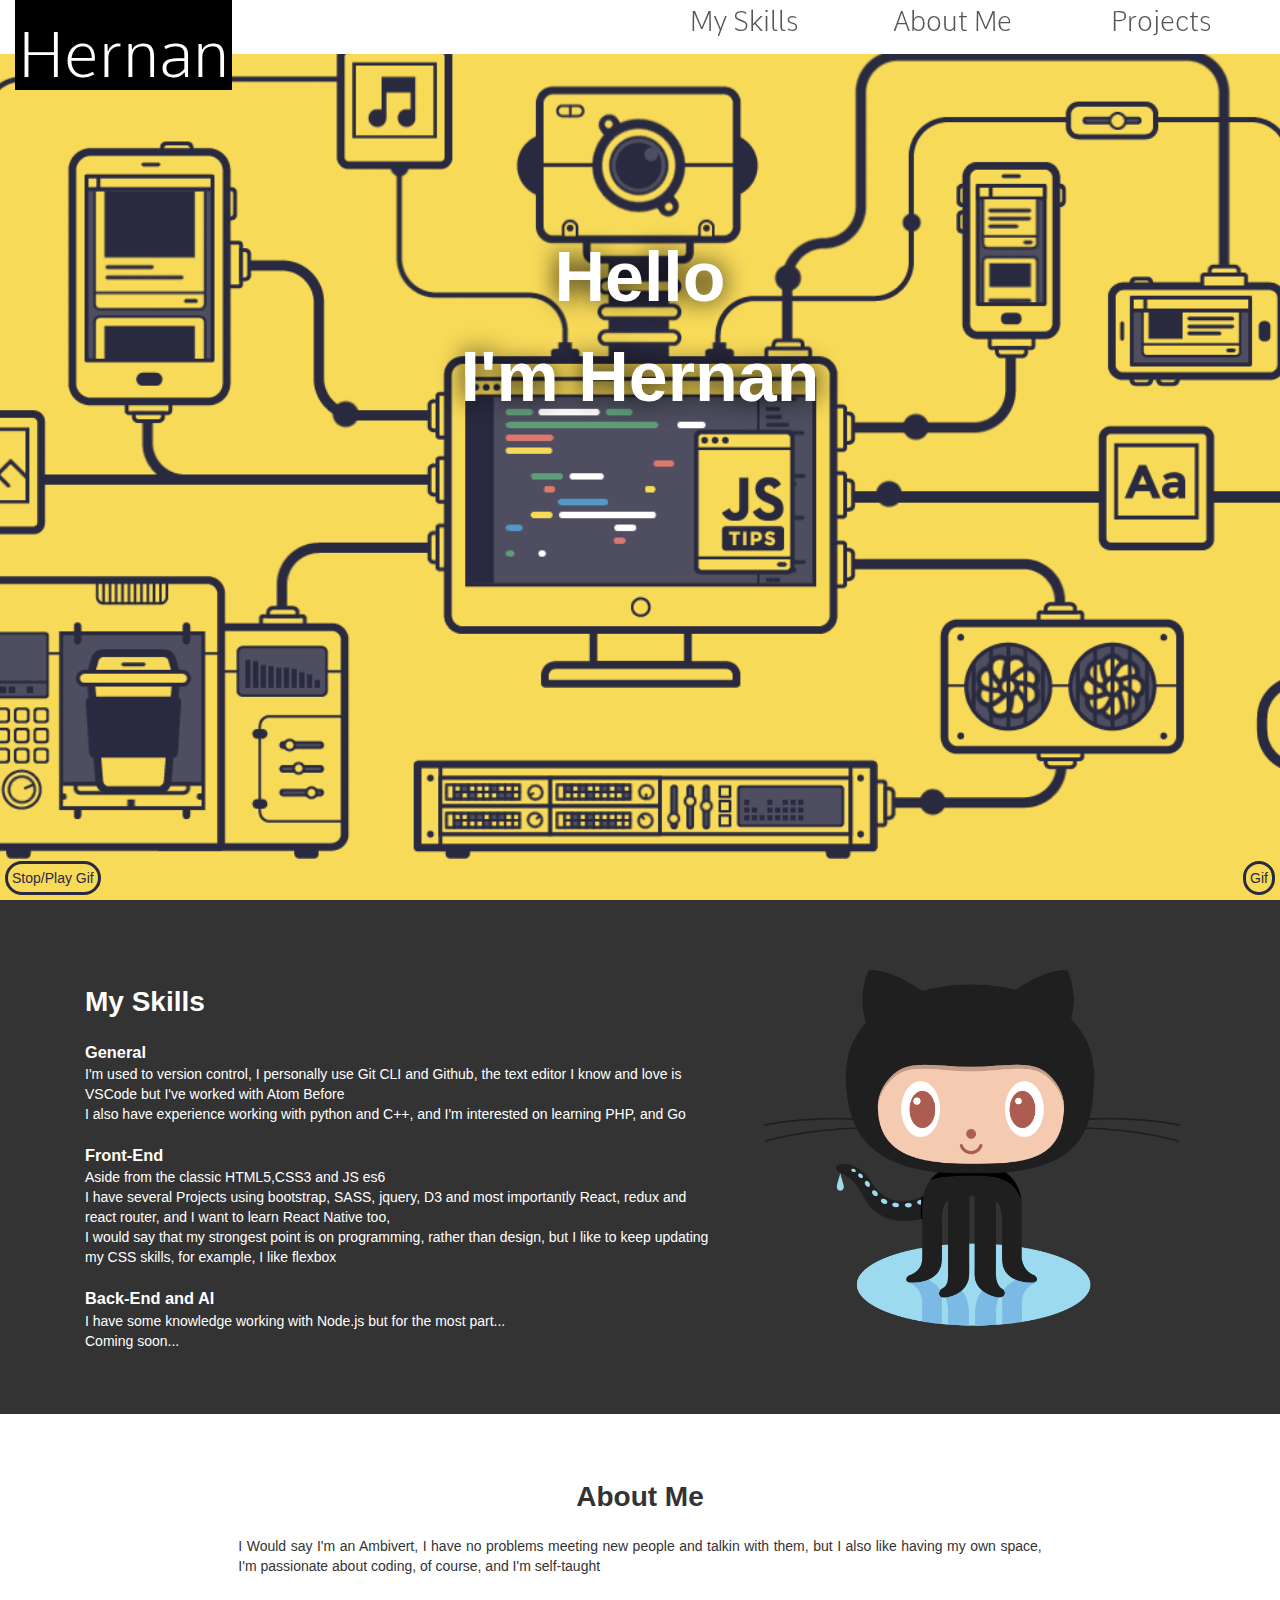
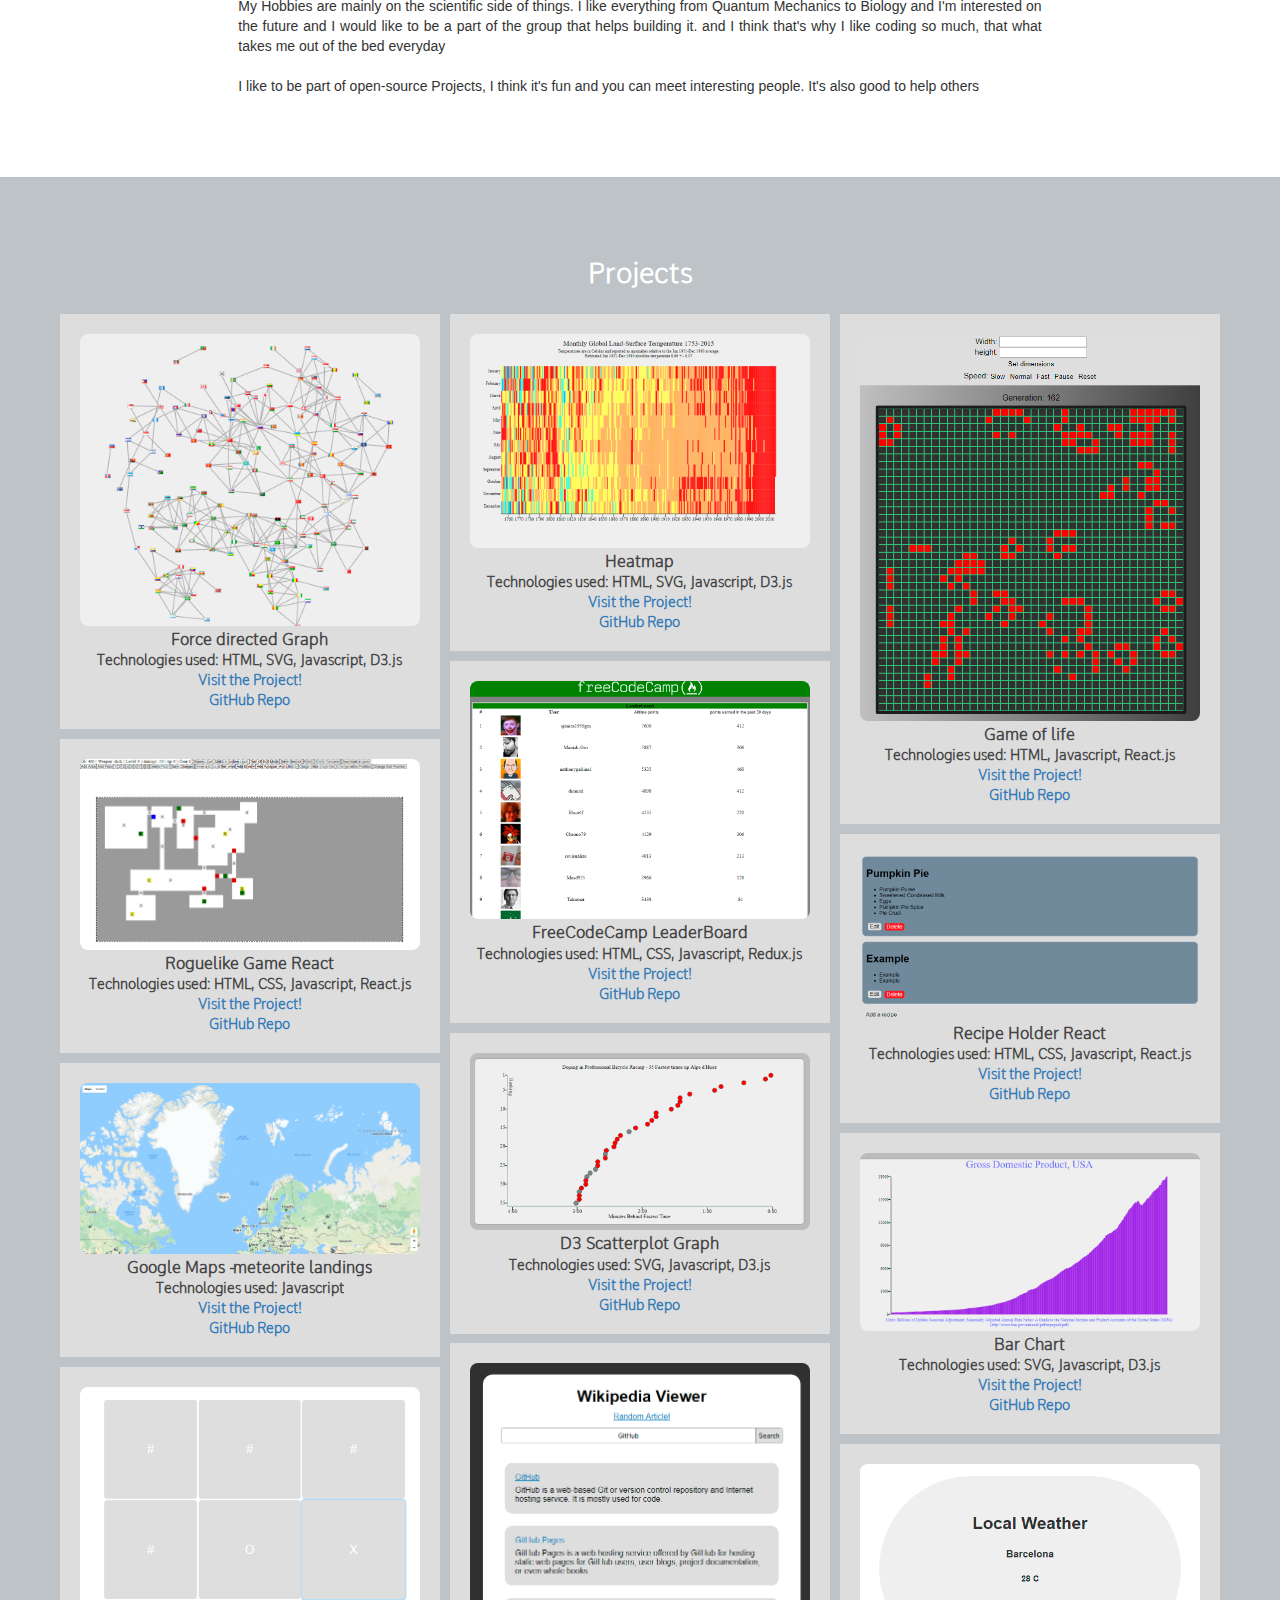
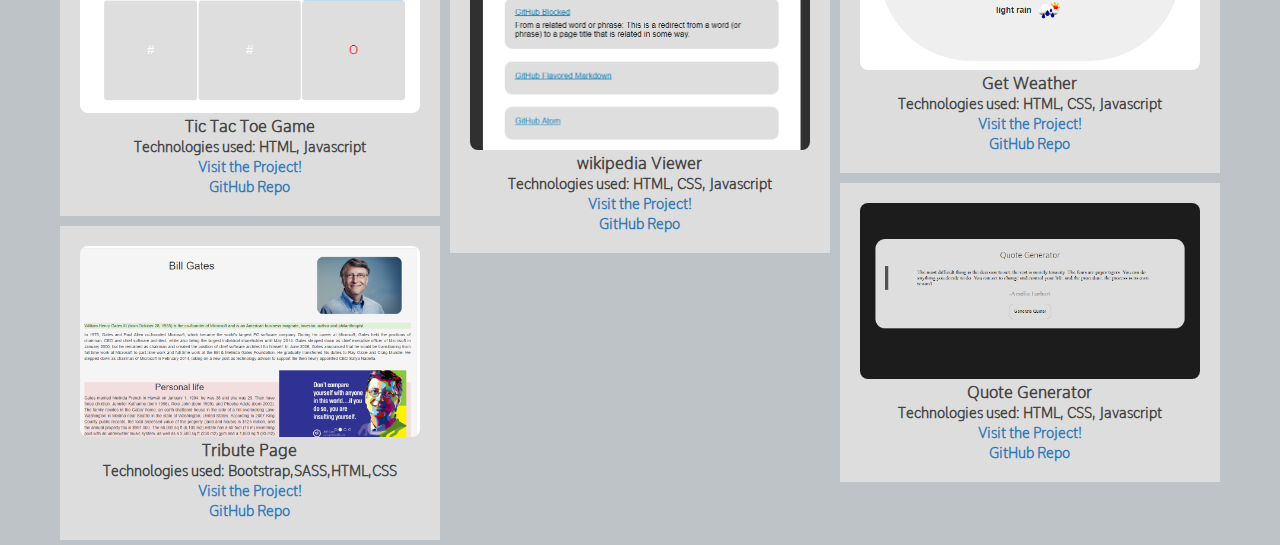
==== commit b952c71a: "changing and adding things" ====
--- a/index.html
+++ b/index.html
@@ -10,11 +10,11 @@
 
 <body>
     <header class="container-fluid visible-md visible-lg">
-        <div class="name"><span>Hernan</span></div>
+        <div class="name">Hernan</div>
         <nav>
-            <a href="#skills" ><button>My Skills</button></a>
-            <a href="#About-Me" ><button>About Me</button></a>
-            <a href="#Projects" ><button>Projects</button></a>
+            <a href="#skills">My Skills</a>
+            <a href="#About-Me">About Me</a>
+            <a href="#Projects">Projects</a>
         </nav>
     </header>
     <header class="container-fluid visible-xs">
@@ -27,295 +27,425 @@
     </header>
 
     <div class="mobileNav hidden-sm hidden-md hidden-lg">
-            <br />
-            <a href="#skills" type=button>My Skills</a>
-            <a href="#About-Me" type=button>About Me</a>
-            <a href="#Projects" type=button>Projects</a>
+        <br />
+        <a href="#skills" type=button>My Skills</a>
+        <a href="#About-Me" type=button>About Me</a>
+        <a href="#Projects" type=button>Projects</a>
     </div>
     <div class="mobileNav hidden-xs hidden-md hidden-lg">
-            <br />
-            <a href="#skills" type=button>My Skills</a>
-            <a href="#About-Me" type=button>About Me</a>
-            <a href="#Projects" type=button>Projects</a>
+        <br />
+        <a href="#skills" type=button>My Skills</a>
+        <a href="#About-Me" type=button>About Me</a>
+        <a href="#Projects" type=button>Projects</a>
     </div>
 
     <div id='header-image'>
-         <a href='https://www.codejobs.biz/public/images/blog/original/4e195de8b66c994.gif' type="button" id="credit">Gif</a>
-         <button id='stopGif'>Stop/Play Gif</button>
-    </div>
-        <div class='black-bg' id='skills'>
-            <div class="container">
-                <div class="col-xs-12 col-md-7">
-                    <h1>My Skills</h1>
-                    <h3>General</h3>
-                    <p>
-                        I'm used to using Git CLI and Github, the text editor I commonly use is VSCode but I've worked with Atom Before
-                    </p>
-                    <br/>
-                    <h3>Front-End</h3>
-                    <p>
-                        Aside from the classic HTML5,CSS3 and JS ecmascript6
-                        <br/>
-                        I have several Projects using bootstrap, SASS, jquery, D3 and most importantly React and redux
-                        <br/>
-                        I would say that my strongest point is on programming languages like javascript, Python and C++ rather than design
-                    </p>
-                    <br/>
-                    <h3>Back-End and AI</h3>
-                    <p>
-                        Coming soon...
-                    </p>
-                </div>
-                <div class="hidden-xs hidden-sm col-md-5">
-                    <img src="./images/GitHub.png" alt="GitHub" class='max-width' />
-                </div>
-                <div class="col-xs-12 col-sm-8 col-sm-offset-2 hidden-md hidden-lg">
-                    <img src="./images/GitHub.png" alt="GitHub" class='max-width-res' />
-                </div>
+        <h1 class='name'>Hello <br/> I'm Hernan</h1>
+        <a href='https://www.codejobs.biz/public/images/blog/original/4e195de8b66c994.gif' type="button" id="credit">Gif</a>
+        <button id='stopGif'>Stop/Play Gif</button>
+    </div>
+    <div class='black-bg' id='skills'>
+        <div class="container">
+            <div class="col-xs-12 col-md-7">
+                <h1>My Skills</h1>
+                <h3>General</h3>
+                <p>
+                    I'm used to version control, I personally use Git CLI and Github, the text editor I know and love is VSCode but I've worked with Atom Before
+                </p>
+                <p>
+                    I also have experience working with python and C++, and I'm interested on learning PHP, and Go
+                </p>
+                <br/>
+                <h3>Front-End</h3>
+                <p>
+                    Aside from the classic HTML5,CSS3 and JS es6
+                    <br/> I have several Projects using bootstrap, SASS, jquery, D3 and most importantly React, redux and react router, and I want to learn React Native too, 
+                    <br/> I would say that my strongest point is on programming, rather than design, but I like to keep updating my CSS skills, for example, I like flexbox
+                </p>
+                <br/>
+                <h3>Back-End and AI</h3>
+                <p>
+                    I have some knowledge working with Node.js but for the most part...
+                </p>
+                <p>
+                    Coming soon...
+                </p>
+            </div>
+            <div class="hidden-xs hidden-sm col-md-5">
+                <img src="./images/GitHub.png" alt="GitHub" class='max-width' />
+            </div>
+            <div class="col-xs-12 col-sm-8 col-sm-offset-2 hidden-md hidden-lg">
+                <img src="./images/GitHub.png" alt="GitHub" class='max-width-res' />
             </div>
         </div>
-        <div class='container-fluid' id='About-Me'>
-            <div class="col-xs-12 col-sm-10 col-sm-offset-1 col-md-8 col-md-offset-2">
-                <h1 class="text-center">About Me</h1>
-                <p class="text-center">
-                    I Would say I'm an Ambivert, I have no problems meeting new people and talkin with them, but I also like
-                    having my own space, I'm passionate about coding, of course, and I'm self-taught 
-                </p>
-                <br/>
-                <p class="text-center">
-                    My Hobbies are mainly on the scientific side of things, I like everything from Quantum Mechanics to Biology
-                    and I'm interested on the future and I would like to be a part of the group that helps building it, and I think
-                    that's why I like coding so much
-                </p>
-                <br/>
-                <p class="text-center">
-                    And finally I would say that what takes me out of bed everyday is that, the idea that I'm helping to create a 
-                    better future not just for me, but for everybody around me too
-                </p>
-            </div>
-            </div>
+    </div>
+    <div class='container-fluid' id='About-Me'>
+        <div class="col-xs-12 col-sm-10 col-sm-offset-1 col-md-8 col-md-offset-2">
+            <h1>About Me</h1>
+            <p>
+                I Would say I'm an Ambivert, I have no problems meeting new people and talkin with them, but I also like having my own space, 
+                I'm passionate about coding, of course, and I'm self-taught
+            </p>
+            <br/>
+            <p>
+                My Hobbies are mainly on the scientific side of things. I like everything from Quantum Mechanics to Biology and I'm interested
+                on the future and I would like to be a part of the group that helps building it. and I think that's why I
+                like coding so much, that what takes me out of the bed everyday 
+            </p>
+            <br/>
+            <p>
+                I like to be part of open-source Projects, I think it's fun and you can meet interesting people. It's also good to help others
+            </p>
         </div>
-        <div id="Projects">
-            <h1>Projects</h1>
-            <div class="container hidden-xs hidden-sm">
-                <div>
-                    <img src="./images/ForceGraph.png">
-                    <h3>Force directed Graph</h3>
-                    <p>Technologies used: HTML, SVG, Javascript, D3.js<br/><a href="https://hernanmendez.github.io/D3-Force-Graph/">Visit the Project!</a><br/><a href="https://github.com/hernanmendez/D3-Force-Graph">GitHub Repo</a></p>
-                </div>
-                <div>
-                    <img src="./images/heatmap.png">
-                    <h3>Heatmap</h3>
-                    <p>Technologies used: HTML, SVG, Javascript, D3.js<br/><a href="https://hernanmendez.github.io/D3-HeatMap/">Visit the Project!</a><br/><a href="https://github.com/hernanmendez/D3-HeatMap">GitHub Repo</a></p>
-                </div>
-                <div>
-                    <img src="./images/gameoflife.png">
-                    <h3>Game of life</h3>
-                    <p>Technologies used: HTML, Javascript, React.js<br/><a href="https://hernanmendez.github.io/Game-of-life/">Visit the Project!</a><br/><a href="https://github.com/hernanmendez/Game-of-life">GitHub Repo</a></p>
-                </div>
-                <div>
-                    <img src="./images/leaderboard.png">
-                    <h3>FreeCodeCamp LeaderBoard</h3>
-                    <p>Technologies used: HTML, CSS, Javascript, Redux.js<br/><a href="https://hernanmendez.github.io/Leaderboard/">Visit the Project!</a><br/><a href="https://github.com/hernanmendez/Leaderboard">GitHub Repo</a></p>
-                </div>
-                <div>
-                    <img src="./images/roguelikegame.png">
-                    <h3>Roguelike Game React</h3>
-                    <p>Technologies used: HTML, CSS, Javascript, React.js<br/><a href="https://hernanmendez.github.io/React-Roguelike-Game/">Visit the Project!</a><br/><a href="https://github.com/hernanmendez/React-Roguelike-Game">GitHub Repo</a></p>
-                </div>
-                <div>
-                    <img src="./images/recipes.png">
-                    <h3>Recipe Holder React</h3>
-                    <p>Technologies used: HTML, CSS, Javascript, React.js<br/><a href="https://hernanmendez.github.io/Recipes/">Visit the Project!</a><br/><a href="https://github.com/hernanmendez/Recipes">GitHub Repo</a></p>
-                </div>
-                <div>
-                    <img src="./images/scatterplotgraph.png">
-                    <h3>D3 Scatterplot Graph</h3>
-                    <p>Technologies used: SVG, Javascript, D3.js<br/><a href="https://hernanmendez.github.io/D3-Scatterplot-graph/">Visit the Project!</a><br/><a href="https://github.com/hernanmendez/D3-Scatterplot-graph">GitHub Repo</a></p>
-                </div>
-                <div>
-                    <img src="./images/maps.png">
-                    <h3>Google Maps - meteorite landings</h3>
-                    <p>Technologies used: Javascript<br/><a href="https://hernanmendez.github.io/Map-Google-Map-API/">Visit the Project!</a><br/><a href="https://github.com/hernanmendez/Map-Google-Map-API">GitHub Repo</a></p>
-                </div>
-                <div>
-                    <img src="./images/barchart.png">
-                    <h3>Bar Chart</h3>
-                    <p>Technologies used: SVG, Javascript, D3.js<br/><a href="https://hernanmendez.github.io/D3-VizData-with-a-Bar-Chart/">Visit the Project!</a><br/><a href="https://github.com/hernanmendez/D3-VizData-with-a-Bar-Chart">GitHub Repo</a></p>
-                </div>
-                <div>
-                    <img src="./images/wikipedia.png">
-                    <h3>wikipedia Viewer</h3>
-                    <p>Technologies used: HTML, CSS, Javascript<br/><a href="https://hernanmendez.github.io/wikipedia-API/">Visit the Project!</a><br/><a href="https://github.com/hernanmendez/wikipedia-API">GitHub Repo</a></p>
-                </div>
-                <div>
-                    <img src="./images/TicTacToe.png">
-                    <h3>Tic Tac Toe Game</h3>
-                    <p>Technologies used: HTML, Javascript<br/><a href="https://hernanmendez.github.io/TIC-TAC-TOE-GAME/">Visit the Project!</a><br/><a href="https://github.com/hernanmendez/TIC-TAC-TOE-GAME">GitHub Repo</a></p>
-                </div>
-                <div>
-                    <img src="./images/weather.png">
-                    <h3>Get Weather</h3>
-                    <p>Technologies used: HTML, CSS, Javascript<br/><a href="https://hernanmendez.github.io/get-Weather/">Visit the Project!</a><br/><a href="https://github.com/hernanmendez/get-Weather">GitHub Repo</a></p>
-                </div>
-                <div>
-                    <img src="./images/Quote Generator.png">
-                    <h3>Quote Generator</h3>
-                    <p>Technologies used: HTML, CSS, Javascript<br/><a href="https://hernanmendez.github.io/Quote-Generator/">Visit the Project!</a><br/><a href="https://github.com/hernanmendez/Quote-Generator">GitHub Repo</a></p>
-                </div>
-                <div>
-                    <img src="./images/Tribute Project.png">
-                    <h3>Tribute Page</h3>
-                    <p>Technologies used: Bootstrap,SASS,HTML,CSS<br/><a href="https://hernanmendez.github.io/Tribute-Page/">Visit the Project!</a><br/><a href="https://github.com/hernanmendez/Tribute-Page">GitHub Repo</a></p>
-                </div>
-            </div>
-            <div class="container hidden-xs hidden-md hidden-lg">
-                <div>
-                    <img src="./images/ForceGraph.png">
-                    <h3>Force directed Graph</h3>
-                    <p>Technologies used: HTML, SVG, Javascript, D3.js<br/><a href="https://hernanmendez.github.io/D3-Force-Graph/">Visit the Project!</a><br/><a href="https://github.com/hernanmendez/D3-Force-Graph">GitHub Repo</a></p>
-                </div>
-                <div>
-                    <img src="./images/heatmap.png">
-                    <h3>Heatmap</h3>
-                    <p>Technologies used: HTML, SVG, Javascript, D3.js<br/><a href="https://hernanmendez.github.io/D3-HeatMap/">Visit the Project!</a><br/><a href="https://github.com/hernanmendez/D3-HeatMap">GitHub Repo</a></p>
-                </div>
-                <div>
-                    <img src="./images/gameoflife.png">
-                    <h3>Game of life</h3>
-                    <p>Technologies used: HTML, Javascript, React.js<br/><a href="https://hernanmendez.github.io/Game-of-life/">Visit the Project!</a><br/><a href="https://github.com/hernanmendez/Game-of-life">GitHub Repo</a></p>
-                </div>
-                <div>
-                    <img src="./images/leaderboard.png">
-                    <h3>FreeCodeCamp LeaderBoard</h3>
-                    <p>Technologies used: HTML, CSS, Javascript, Redux.js<br/><a href="https://hernanmendez.github.io/Leaderboard/">Visit the Project!</a><br/><a href="https://github.com/hernanmendez/Leaderboard">GitHub Repo</a></p>
-                </div>
-                <div>
-                    <img src="./images/roguelikegame.png">
-                    <h3>Roguelike Game React</h3>
-                    <p>Technologies used: HTML, CSS, Javascript, React.js<br/><a href="https://hernanmendez.github.io/React-Roguelike-Game/">Visit the Project!</a><br/><a href="https://github.com/hernanmendez/React-Roguelike-Game">GitHub Repo</a></p>
-                </div>
-                <div>
-                    <img src="./images/recipes.png">
-                    <h3>Recipe Holder React</h3>
-                    <p>Technologies used: HTML, CSS, Javascript, React.js<br/><a href="https://hernanmendez.github.io/Recipes/">Visit the Project!</a><br/><a href="https://github.com/hernanmendez/Recipes">GitHub Repo</a></p>
-                </div>
-                <div>
-                    <img src="./images/scatterplotgraph.png">
-                    <h3>D3 Scatterplot Graph</h3>
-                    <p>Technologies used: SVG, Javascript, D3.js<br/><a href="https://hernanmendez.github.io/D3-Scatterplot-graph/">Visit the Project!</a><br/><a href="https://github.com/hernanmendez/D3-Scatterplot-graph">GitHub Repo</a></p>
-                </div>
-                <div>
-                    <img src="./images/maps.png">
-                    <h3>Google Maps - meteorite landings</h3>
-                    <p>Technologies used: Javascript<br/><a href="https://hernanmendez.github.io/Map-Google-Map-API/">Visit the Project!</a><br/><a href="https://github.com/hernanmendez/Map-Google-Map-API">GitHub Repo</a></p>
-                </div>
-                <div>
-                    <img src="./images/barchart.png">
-                    <h3>Bar Chart</h3>
-                    <p>Technologies used: SVG, Javascript, D3.js<br/><a href="https://hernanmendez.github.io/D3-VizData-with-a-Bar-Chart/">Visit the Project!</a><br/><a href="https://github.com/hernanmendez/D3-VizData-with-a-Bar-Chart">GitHub Repo</a></p>
-                </div>
-                <div>
-                    <img src="./images/wikipedia.png">
-                    <h3>wikipedia Viewer</h3>
-                    <p>Technologies used: HTML, CSS, Javascript<br/><a href="https://hernanmendez.github.io/wikipedia-API/">Visit the Project!</a><br/><a href="https://github.com/hernanmendez/wikipedia-API">GitHub Repo</a></p>
-                </div>
-                <div>
-                    <img src="./images/TicTacToe.png">
-                    <h3>Tic Tac Toe Game</h3>
-                    <p>Technologies used: HTML, Javascript<br/><a href="https://hernanmendez.github.io/TIC-TAC-TOE-GAME/">Visit the Project!</a><br/><a href="https://github.com/hernanmendez/TIC-TAC-TOE-GAME">GitHub Repo</a></p>
-                </div>
-                <div>
-                    <img src="./images/weather.png">
-                    <h3>Get Weather</h3>
-                    <p>Technologies used: HTML, CSS, Javascript<br/><a href="https://hernanmendez.github.io/get-Weather/">Visit the Project!</a><br/><a href="https://github.com/hernanmendez/get-Weather">GitHub Repo</a></p>
-                </div>
-                <div>
-                    <img src="./images/Quote Generator.png">
-                    <h3>Quote Generator</h3>
-                    <p>Technologies used: HTML, CSS, Javascript<br/><a href="https://hernanmendez.github.io/Quote-Generator/">Visit the Project!</a><br/><a href="https://github.com/hernanmendez/Quote-Generator">GitHub Repo</a></p>
-                </div>
-                <div>
-                    <img src="./images/Tribute Project.png">
-                    <h3>Tribute Page</h3>
-                    <p>Technologies used: Bootstrap,SASS,HTML,CSS<br/><a href="https://hernanmendez.github.io/Tribute-Page/">Visit the Project!</a><br/><a href="https://github.com/hernanmendez/Tribute-Page">GitHub Repo</a></p>
-                </div>
-            </div>
-            <div class="container hidden-sm hidden-md hidden-lg">
-                <div>
-                    <img src="./images/ForceGraph.png">
-                    <h3>Force directed Graph</h3>
-                    <p>Technologies used: HTML, SVG, Javascript, D3.js<br/><a href="https://hernanmendez.github.io/D3-Force-Graph/">Visit the Project!</a><br/><a href="https://github.com/hernanmendez/D3-Force-Graph">GitHub Repo</a></p>
-                </div>
-                <div>
-                    <img src="./images/heatmap.png">
-                    <h3>Heatmap</h3>
-                    <p>Technologies used: HTML, SVG, Javascript, D3.js<br/><a href="https://hernanmendez.github.io/D3-HeatMap/">Visit the Project!</a><br/><a href="https://github.com/hernanmendez/D3-HeatMap">GitHub Repo</a></p>
-                </div>
-                <div>
-                    <img src="./images/gameoflife.png">
-                    <h3>Game of life</h3>
-                    <p>Technologies used: HTML, Javascript, React.js<br/><a href="https://hernanmendez.github.io/Game-of-life/">Visit the Project!</a><br/><a href="https://github.com/hernanmendez/Game-of-life">GitHub Repo</a></p>
-                </div>
-                <div>
-                    <img src="./images/leaderboard.png">
-                    <h3>FreeCodeCamp LeaderBoard</h3>
-                    <p>Technologies used: HTML, CSS, Javascript, Redux.js<br/><a href="https://hernanmendez.github.io/Leaderboard/">Visit the Project!</a><br/><a href="https://github.com/hernanmendez/Leaderboard">GitHub Repo</a></p>
-                </div>
-                <div>
-                    <img src="./images/roguelikegame.png">
-                    <h3>Roguelike Game React</h3>
-                    <p>Technologies used: HTML, CSS, Javascript, React.js<br/><a href="https://hernanmendez.github.io/React-Roguelike-Game/">Visit the Project!</a><br/><a href="https://github.com/hernanmendez/React-Roguelike-Game">GitHub Repo</a></p>
-                </div>
-                <div>
-                    <img src="./images/recipes.png">
-                    <h3>Recipe Holder React</h3>
-                    <p>Technologies used: HTML, CSS, Javascript, React.js<br/><a href="https://hernanmendez.github.io/Recipes/">Visit the Project!</a><br/><a href="https://github.com/hernanmendez/Recipes">GitHub Repo</a></p>
-                </div>
-                <div>
-                    <img src="./images/scatterplotgraph.png">
-                    <h3>D3 Scatterplot Graph</h3>
-                    <p>Technologies used: SVG, Javascript, D3.js<br/><a href="https://hernanmendez.github.io/D3-Scatterplot-graph/">Visit the Project!</a><br/><a href="https://github.com/hernanmendez/D3-Scatterplot-graph">GitHub Repo</a></p>
-                </div>
-                <div>
-                    <img src="./images/maps.png">
-                    <h3>Google Maps - meteorite landings</h3>
-                    <p>Technologies used: Javascript<br/><a href="https://hernanmendez.github.io/Map-Google-Map-API/">Visit the Project!</a><br/><a href="https://github.com/hernanmendez/Map-Google-Map-API">GitHub Repo</a></p>
-                </div>
-                <div>
-                    <img src="./images/barchart.png">
-                    <h3>Bar Chart</h3>
-                    <p>Technologies used: SVG, Javascript, D3.js<br/><a href="https://hernanmendez.github.io/D3-VizData-with-a-Bar-Chart/">Visit the Project!</a><br/><a href="https://github.com/hernanmendez/D3-VizData-with-a-Bar-Chart">GitHub Repo</a></p>
-                </div>
-                <div>
-                    <img src="./images/wikipedia.png">
-                    <h3>wikipedia Viewer</h3>
-                    <p>Technologies used: HTML, CSS, Javascript<br/><a href="https://hernanmendez.github.io/wikipedia-API/">Visit the Project!</a><br/><a href="https://github.com/hernanmendez/wikipedia-API">GitHub Repo</a></p>
-                </div>
-                <div>
-                    <img src="./images/TicTacToe.png">
-                    <h3>Tic Tac Toe Game</h3>
-                    <p>Technologies used: HTML, Javascript<br/><a href="https://hernanmendez.github.io/TIC-TAC-TOE-GAME/">Visit the Project!</a><br/><a href="https://github.com/hernanmendez/TIC-TAC-TOE-GAME">GitHub Repo</a></p>
-                </div>
-                <div>
-                    <img src="./images/weather.png">
-                    <h3>Get Weather</h3>
-                    <p>Technologies used: HTML, CSS, Javascript<br/><a href="https://hernanmendez.github.io/get-Weather/">Visit the Project!</a><br/><a href="https://github.com/hernanmendez/get-Weather">GitHub Repo</a></p>
-                </div>
-                <div>
-                    <img src="./images/Quote Generator.png">
-                    <h3>Quote Generator</h3>
-                    <p>Technologies used: HTML, CSS, Javascript<br/><a href="https://hernanmendez.github.io/Quote-Generator/">Visit the Project!</a><br/><a href="https://github.com/hernanmendez/Quote-Generator">GitHub Repo</a></p>
-                </div>
-                <div>
-                    <img src="./images/Tribute Project.png">
-                    <h3>Tribute Page</h3>
-                    <p>Technologies used: Bootstrap,SASS,HTML,CSS<br/><a href="https://hernanmendez.github.io/Tribute-Page/">Visit the Project!</a><br/><a href="https://github.com/hernanmendez/Tribute-Page">GitHub Repo</a></p>
-                </div>
+    </div>
+    </div>
+    <div id="Projects">
+        <h1>Projects</h1>
+        <div class="container hidden-xs hidden-sm">
+            <div>
+                <img src="./images/ForceGraph.png">
+                <h3>Force directed Graph</h3>
+                <p>Technologies used: HTML, SVG, Javascript, D3.js<br/><a href="https://hernanmendez.github.io/D3-Force-Graph/">Visit the Project!</a><br/>
+                    <a
+                        href="https://github.com/hernanmendez/D3-Force-Graph">GitHub Repo</a>
+                </p>
+            </div>
+            <div>
+                <img src="./images/heatmap.png">
+                <h3>Heatmap</h3>
+                <p>Technologies used: HTML, SVG, Javascript, D3.js<br/><a href="https://hernanmendez.github.io/D3-HeatMap/">Visit the Project!</a><br/>
+                    <a
+                        href="https://github.com/hernanmendez/D3-HeatMap">GitHub Repo</a>
+                </p>
+            </div>
+            <div>
+                <img src="./images/gameoflife.png">
+                <h3>Game of life</h3>
+                <p>Technologies used: HTML, Javascript, React.js<br/><a href="https://hernanmendez.github.io/Game-of-life/">Visit the Project!</a><br/>
+                    <a
+                        href="https://github.com/hernanmendez/Game-of-life">GitHub Repo</a>
+                </p>
+            </div>
+            <div>
+                <img src="./images/leaderboard.png">
+                <h3>FreeCodeCamp LeaderBoard</h3>
+                <p>Technologies used: HTML, CSS, Javascript, Redux.js<br/><a href="https://hernanmendez.github.io/Leaderboard/">Visit the Project!</a><br/>
+                    <a
+                        href="https://github.com/hernanmendez/Leaderboard">GitHub Repo</a>
+                </p>
+            </div>
+            <div>
+                <img src="./images/roguelikegame.png">
+                <h3>Roguelike Game React</h3>
+                <p>Technologies used: HTML, CSS, Javascript, React.js<br/><a href="https://hernanmendez.github.io/React-Roguelike-Game/">Visit the Project!</a><br/>
+                    <a
+                        href="https://github.com/hernanmendez/React-Roguelike-Game">GitHub Repo</a>
+                </p>
+            </div>
+            <div>
+                <img src="./images/recipes.png">
+                <h3>Recipe Holder React</h3>
+                <p>Technologies used: HTML, CSS, Javascript, React.js<br/><a href="https://hernanmendez.github.io/Recipes/">Visit the Project!</a><br/>
+                    <a
+                        href="https://github.com/hernanmendez/Recipes">GitHub Repo</a>
+                </p>
+            </div>
+            <div>
+                <img src="./images/scatterplotgraph.png">
+                <h3>D3 Scatterplot Graph</h3>
+                <p>Technologies used: SVG, Javascript, D3.js<br/><a href="https://hernanmendez.github.io/D3-Scatterplot-graph/">Visit the Project!</a><br/>
+                    <a
+                        href="https://github.com/hernanmendez/D3-Scatterplot-graph">GitHub Repo</a>
+                </p>
+            </div>
+            <div>
+                <img src="./images/maps.png">
+                <h3>Google Maps - meteorite landings</h3>
+                <p>Technologies used: Javascript<br/><a href="https://hernanmendez.github.io/Map-Google-Map-API/">Visit the Project!</a><br/>
+                    <a
+                        href="https://github.com/hernanmendez/Map-Google-Map-API">GitHub Repo</a>
+                </p>
+            </div>
+            <div>
+                <img src="./images/barchart.png">
+                <h3>Bar Chart</h3>
+                <p>Technologies used: SVG, Javascript, D3.js<br/><a href="https://hernanmendez.github.io/D3-VizData-with-a-Bar-Chart/">Visit the Project!</a><br/>
+                    <a
+                        href="https://github.com/hernanmendez/D3-VizData-with-a-Bar-Chart">GitHub Repo</a>
+                </p>
+            </div>
+            <div>
+                <img src="./images/wikipedia.png">
+                <h3>wikipedia Viewer</h3>
+                <p>Technologies used: HTML, CSS, Javascript<br/><a href="https://hernanmendez.github.io/wikipedia-API/">Visit the Project!</a><br/>
+                    <a
+                        href="https://github.com/hernanmendez/wikipedia-API">GitHub Repo</a>
+                </p>
+            </div>
+            <div>
+                <img src="./images/TicTacToe.png">
+                <h3>Tic Tac Toe Game</h3>
+                <p>Technologies used: HTML, Javascript<br/><a href="https://hernanmendez.github.io/TIC-TAC-TOE-GAME/">Visit the Project!</a><br/>
+                    <a
+                        href="https://github.com/hernanmendez/TIC-TAC-TOE-GAME">GitHub Repo</a>
+                </p>
+            </div>
+            <div>
+                <img src="./images/weather.png">
+                <h3>Get Weather</h3>
+                <p>Technologies used: HTML, CSS, Javascript<br/><a href="https://hernanmendez.github.io/get-Weather/">Visit the Project!</a><br/>
+                    <a
+                        href="https://github.com/hernanmendez/get-Weather">GitHub Repo</a>
+                </p>
+            </div>
+            <div>
+                <img src="./images/Quote Generator.png">
+                <h3>Quote Generator</h3>
+                <p>Technologies used: HTML, CSS, Javascript<br/><a href="https://hernanmendez.github.io/Quote-Generator/">Visit the Project!</a><br/>
+                    <a
+                        href="https://github.com/hernanmendez/Quote-Generator">GitHub Repo</a>
+                </p>
+            </div>
+            <div>
+                <img src="./images/Tribute Project.png">
+                <h3>Tribute Page</h3>
+                <p>Technologies used: Bootstrap,SASS,HTML,CSS<br/><a href="https://hernanmendez.github.io/Tribute-Page/">Visit the Project!</a><br/>
+                    <a
+                        href="https://github.com/hernanmendez/Tribute-Page">GitHub Repo</a>
+                </p>
             </div>
         </div>
+        <div class="container hidden-xs hidden-md hidden-lg">
+            <div>
+                <img src="./images/ForceGraph.png">
+                <h3>Force directed Graph</h3>
+                <p>Technologies used: HTML, SVG, Javascript, D3.js<br/><a href="https://hernanmendez.github.io/D3-Force-Graph/">Visit the Project!</a><br/>
+                    <a
+                        href="https://github.com/hernanmendez/D3-Force-Graph">GitHub Repo</a>
+                </p>
+            </div>
+            <div>
+                <img src="./images/heatmap.png">
+                <h3>Heatmap</h3>
+                <p>Technologies used: HTML, SVG, Javascript, D3.js<br/><a href="https://hernanmendez.github.io/D3-HeatMap/">Visit the Project!</a><br/>
+                    <a
+                        href="https://github.com/hernanmendez/D3-HeatMap">GitHub Repo</a>
+                </p>
+            </div>
+            <div>
+                <img src="./images/gameoflife.png">
+                <h3>Game of life</h3>
+                <p>Technologies used: HTML, Javascript, React.js<br/><a href="https://hernanmendez.github.io/Game-of-life/">Visit the Project!</a><br/>
+                    <a
+                        href="https://github.com/hernanmendez/Game-of-life">GitHub Repo</a>
+                </p>
+            </div>
+            <div>
+                <img src="./images/leaderboard.png">
+                <h3>FreeCodeCamp LeaderBoard</h3>
+                <p>Technologies used: HTML, CSS, Javascript, Redux.js<br/><a href="https://hernanmendez.github.io/Leaderboard/">Visit the Project!</a><br/>
+                    <a
+                        href="https://github.com/hernanmendez/Leaderboard">GitHub Repo</a>
+                </p>
+            </div>
+            <div>
+                <img src="./images/roguelikegame.png">
+                <h3>Roguelike Game React</h3>
+                <p>Technologies used: HTML, CSS, Javascript, React.js<br/><a href="https://hernanmendez.github.io/React-Roguelike-Game/">Visit the Project!</a><br/>
+                    <a
+                        href="https://github.com/hernanmendez/React-Roguelike-Game">GitHub Repo</a>
+                </p>
+            </div>
+            <div>
+                <img src="./images/recipes.png">
+                <h3>Recipe Holder React</h3>
+                <p>Technologies used: HTML, CSS, Javascript, React.js<br/><a href="https://hernanmendez.github.io/Recipes/">Visit the Project!</a><br/>
+                    <a
+                        href="https://github.com/hernanmendez/Recipes">GitHub Repo</a>
+                </p>
+            </div>
+            <div>
+                <img src="./images/scatterplotgraph.png">
+                <h3>D3 Scatterplot Graph</h3>
+                <p>Technologies used: SVG, Javascript, D3.js<br/><a href="https://hernanmendez.github.io/D3-Scatterplot-graph/">Visit the Project!</a><br/>
+                    <a
+                        href="https://github.com/hernanmendez/D3-Scatterplot-graph">GitHub Repo</a>
+                </p>
+            </div>
+            <div>
+                <img src="./images/maps.png">
+                <h3>Google Maps - meteorite landings</h3>
+                <p>Technologies used: Javascript<br/><a href="https://hernanmendez.github.io/Map-Google-Map-API/">Visit the Project!</a><br/>
+                    <a
+                        href="https://github.com/hernanmendez/Map-Google-Map-API">GitHub Repo</a>
+                </p>
+            </div>
+            <div>
+                <img src="./images/barchart.png">
+                <h3>Bar Chart</h3>
+                <p>Technologies used: SVG, Javascript, D3.js<br/><a href="https://hernanmendez.github.io/D3-VizData-with-a-Bar-Chart/">Visit the Project!</a><br/>
+                    <a
+                        href="https://github.com/hernanmendez/D3-VizData-with-a-Bar-Chart">GitHub Repo</a>
+                </p>
+            </div>
+            <div>
+                <img src="./images/wikipedia.png">
+                <h3>wikipedia Viewer</h3>
+                <p>Technologies used: HTML, CSS, Javascript<br/><a href="https://hernanmendez.github.io/wikipedia-API/">Visit the Project!</a><br/>
+                    <a
+                        href="https://github.com/hernanmendez/wikipedia-API">GitHub Repo</a>
+                </p>
+            </div>
+            <div>
+                <img src="./images/TicTacToe.png">
+                <h3>Tic Tac Toe Game</h3>
+                <p>Technologies used: HTML, Javascript<br/><a href="https://hernanmendez.github.io/TIC-TAC-TOE-GAME/">Visit the Project!</a><br/>
+                    <a
+                        href="https://github.com/hernanmendez/TIC-TAC-TOE-GAME">GitHub Repo</a>
+                </p>
+            </div>
+            <div>
+                <img src="./images/weather.png">
+                <h3>Get Weather</h3>
+                <p>Technologies used: HTML, CSS, Javascript<br/><a href="https://hernanmendez.github.io/get-Weather/">Visit the Project!</a><br/>
+                    <a
+                        href="https://github.com/hernanmendez/get-Weather">GitHub Repo</a>
+                </p>
+            </div>
+            <div>
+                <img src="./images/Quote Generator.png">
+                <h3>Quote Generator</h3>
+                <p>Technologies used: HTML, CSS, Javascript<br/><a href="https://hernanmendez.github.io/Quote-Generator/">Visit the Project!</a><br/>
+                    <a
+                        href="https://github.com/hernanmendez/Quote-Generator">GitHub Repo</a>
+                </p>
+            </div>
+            <div>
+                <img src="./images/Tribute Project.png">
+                <h3>Tribute Page</h3>
+                <p>Technologies used: Bootstrap,SASS,HTML,CSS<br/><a href="https://hernanmendez.github.io/Tribute-Page/">Visit the Project!</a><br/>
+                    <a
+                        href="https://github.com/hernanmendez/Tribute-Page">GitHub Repo</a>
+                </p>
+            </div>
+        </div>
+        <div class="container hidden-sm hidden-md hidden-lg">
+            <div>
+                <img src="./images/ForceGraph.png">
+                <h3>Force directed Graph</h3>
+                <p>Technologies used: HTML, SVG, Javascript, D3.js<br/><a href="https://hernanmendez.github.io/D3-Force-Graph/">Visit the Project!</a><br/>
+                    <a
+                        href="https://github.com/hernanmendez/D3-Force-Graph">GitHub Repo</a>
+                </p>
+            </div>
+            <div>
+                <img src="./images/heatmap.png">
+                <h3>Heatmap</h3>
+                <p>Technologies used: HTML, SVG, Javascript, D3.js<br/><a href="https://hernanmendez.github.io/D3-HeatMap/">Visit the Project!</a><br/>
+                    <a
+                        href="https://github.com/hernanmendez/D3-HeatMap">GitHub Repo</a>
+                </p>
+            </div>
+            <div>
+                <img src="./images/gameoflife.png">
+                <h3>Game of life</h3>
+                <p>Technologies used: HTML, Javascript, React.js<br/><a href="https://hernanmendez.github.io/Game-of-life/">Visit the Project!</a><br/>
+                    <a
+                        href="https://github.com/hernanmendez/Game-of-life">GitHub Repo</a>
+                </p>
+            </div>
+            <div>
+                <img src="./images/leaderboard.png">
+                <h3>FreeCodeCamp LeaderBoard</h3>
+                <p>Technologies used: HTML, CSS, Javascript, Redux.js<br/><a href="https://hernanmendez.github.io/Leaderboard/">Visit the Project!</a><br/>
+                    <a
+                        href="https://github.com/hernanmendez/Leaderboard">GitHub Repo</a>
+                </p>
+            </div>
+            <div>
+                <img src="./images/roguelikegame.png">
+                <h3>Roguelike Game React</h3>
+                <p>Technologies used: HTML, CSS, Javascript, React.js<br/><a href="https://hernanmendez.github.io/React-Roguelike-Game/">Visit the Project!</a><br/>
+                    <a
+                        href="https://github.com/hernanmendez/React-Roguelike-Game">GitHub Repo</a>
+                </p>
+            </div>
+            <div>
+                <img src="./images/recipes.png">
+                <h3>Recipe Holder React</h3>
+                <p>Technologies used: HTML, CSS, Javascript, React.js<br/><a href="https://hernanmendez.github.io/Recipes/">Visit the Project!</a><br/>
+                    <a
+                        href="https://github.com/hernanmendez/Recipes">GitHub Repo</a>
+                </p>
+            </div>
+            <div>
+                <img src="./images/scatterplotgraph.png">
+                <h3>D3 Scatterplot Graph</h3>
+                <p>Technologies used: SVG, Javascript, D3.js<br/><a href="https://hernanmendez.github.io/D3-Scatterplot-graph/">Visit the Project!</a><br/>
+                    <a
+                        href="https://github.com/hernanmendez/D3-Scatterplot-graph">GitHub Repo</a>
+                </p>
+            </div>
+            <div>
+                <img src="./images/maps.png">
+                <h3>Google Maps - meteorite landings</h3>
+                <p>Technologies used: Javascript<br/><a href="https://hernanmendez.github.io/Map-Google-Map-API/">Visit the Project!</a><br/>
+                    <a
+                        href="https://github.com/hernanmendez/Map-Google-Map-API">GitHub Repo</a>
+                </p>
+            </div>
+            <div>
+                <img src="./images/barchart.png">
+                <h3>Bar Chart</h3>
+                <p>Technologies used: SVG, Javascript, D3.js<br/><a href="https://hernanmendez.github.io/D3-VizData-with-a-Bar-Chart/">Visit the Project!</a><br/>
+                    <a
+                        href="https://github.com/hernanmendez/D3-VizData-with-a-Bar-Chart">GitHub Repo</a>
+                </p>
+            </div>
+            <div>
+                <img src="./images/wikipedia.png">
+                <h3>wikipedia Viewer</h3>
+                <p>Technologies used: HTML, CSS, Javascript<br/><a href="https://hernanmendez.github.io/wikipedia-API/">Visit the Project!</a><br/>
+                    <a
+                        href="https://github.com/hernanmendez/wikipedia-API">GitHub Repo</a>
+                </p>
+            </div>
+            <div>
+                <img src="./images/TicTacToe.png">
+                <h3>Tic Tac Toe Game</h3>
+                <p>Technologies used: HTML, Javascript<br/><a href="https://hernanmendez.github.io/TIC-TAC-TOE-GAME/">Visit the Project!</a><br/>
+                    <a
+                        href="https://github.com/hernanmendez/TIC-TAC-TOE-GAME">GitHub Repo</a>
+                </p>
+            </div>
+            <div>
+                <img src="./images/weather.png">
+                <h3>Get Weather</h3>
+                <p>Technologies used: HTML, CSS, Javascript<br/><a href="https://hernanmendez.github.io/get-Weather/">Visit the Project!</a><br/>
+                    <a
+                        href="https://github.com/hernanmendez/get-Weather">GitHub Repo</a>
+                </p>
+            </div>
+            <div>
+                <img src="./images/Quote Generator.png">
+                <h3>Quote Generator</h3>
+                <p>Technologies used: HTML, CSS, Javascript<br/><a href="https://hernanmendez.github.io/Quote-Generator/">Visit the Project!</a><br/>
+                    <a
+                        href="https://github.com/hernanmendez/Quote-Generator">GitHub Repo</a>
+                </p>
+            </div>
+            <div>
+                <img src="./images/Tribute Project.png">
+                <h3>Tribute Page</h3>
+                <p>Technologies used: Bootstrap,SASS,HTML,CSS<br/><a href="https://hernanmendez.github.io/Tribute-Page/">Visit the Project!</a><br/>
+                    <a
+                        href="https://github.com/hernanmendez/Tribute-Page">GitHub Repo</a>
+                </p>
+            </div>
+        </div>
+    </div>
 
     <script src="./js/script.js"></script>
 </body>
 
-</html>
+</html>--- a/Style/main.min.css
+++ b/Style/main.min.css
@@ -1 +1 @@
-@font-face{font-family:Ul;src:url(./Comme-ExtraLight.ttf)}*{margin:0;padding:0}body{background-color:#bdc3c7}div.name{height:10vh;float:left;background-color:black}div.name span{font-family:Ul;font-size:7vh;color:#fff;font-weight:lighter}header{height:100px;height:7vh;position:fixed;top:0;background-color:white;width:100%;z-index:3}header nav{float:right;margin:0}header nav a{color:black}header nav a button{width:15vw;height:7vh;border-width:0;background-color:inherit;margin:0;font-family:Ul;font-weight:lighter;font-size:3vh}header nav a button:hover{background-color:#ccc}header nav a button:active{background-color:#aaa}header{height:100px;height:6vh;position:fixed;top:0;background-color:white;width:100%;z-index:3}header div{height:8vh;background-color:black;float:left;font-family:Ul;font-size:5vh;color:#fff}header img{float:right;height:6vh;background-color:inherit}header img:hover{background-color:#ccc}header img:active{background-color:#aaa}@media (orientation: landscape){header.visible-xs{height:11.5vh}header.visible-xs img{height:11.5vh}header.visible-xs div{height:13vh;font-size:10vh}}.mobileNav{position:fixed;top:100px;top:6vh;width:100%;background-color:#eee;z-index:2}.mobileNav a{height:70px;text-align:center;height:5vh;font-size:40px;font-family:Ul;font-size:3vh;color:#444;font-weight:lighter;border-radius:0;display:block}.mobileNav a:hover{background-color:#ccc}.mobileNav a:active{background-color:#aaa}@media (orientation: landscape){.mobileNav.hidden-sm{top:11vh;font-size:6vh}.mobileNav.hidden-sm a{height:10vh;font-size:6vh}}#header-image{background-color:#f8da59;background-image:url("../images/js.gif");background-attachment:fixed;-webkit-background-attachment:fixed;background-size:cover;background-position:center center;height:950px;height:100vh;z-index:1;font-family:"Helvetica Neue",Helvetica,Arial,sans-serif}#header-image button,#header-image a{position:absolute;bottom:5px;background-color:#f8da59;color:#29293f;border-radius:32px;padding:4px;border:3px solid #29293f}#header-image #credit{right:5px}#header-image #stopGif{left:5px}.black-bg{background-color:#333;color:white;padding-top:7vh;padding-bottom:7vh;font-family:"Helvetica Neue",Helvetica,Arial,sans-serif}img.max-width{width:100%}img.max-width-res{width:100%}@media (orientation: landscape){img.max-width-res{width:60%;display:block;margin-left:auto;margin-right:auto}}#About-Me{padding-top:7vh;padding-bottom:7vh;background-color:white;font-family:"Helvetica Neue",Helvetica,Arial,sans-serif}#About-Me .text-right{text-align:right}#About-Me .text-center{text-align:center}#Projects{padding-top:6vh;padding-bottom:7vh;font-weight:bolder;text-align:center;font-family:Ul;font-size:default;color:#fff}#Projects div.container{position:relative}#Projects div.container div{color:#444;position:absolute;box-sizing:border-box;background-color:#ddd;border:5px solid #bdc3c7;padding:20px}#Projects div.container div img{border-radius:8px;display:block;width:100%}#Projects div.container div:hover img{box-shadow:0 0 6px #3498db}#Projects div.container.hidden-xs.hidden-sm div{width:33.33333%}#Projects div.container.hidden-xs.hidden-md div{width:50%}#Projects div.container.hidden-sm.hidden-md div{position:static;width:100%;max-width:375px;margin-left:auto;margin-right:auto;margin-bottom:30px}
+@font-face{font-family:Ul;src:url(./Comme-ExtraLight.ttf)}*{margin:0;padding:0}body{background-color:#bdc3c7}header{height:6vh;position:fixed;top:0;background-color:white;width:100%;z-index:3}header div.name{height:10vh;background-color:black;padding:3px;font-family:Ul;font-size:7vh;color:#fff;font-weight:lighter}header nav{float:right;display:flex;margin:0;width:50%;height:6vh}header nav a{flex:1;text-align:center;color:black;border-width:0;background-color:inherit;margin:0;font-family:Ul;font-size:3vh;color:#555}header nav a:hover{background-color:#ddd;text-decoration:none;color:#555}header div{height:8vh;background-color:black;float:left;font-family:Ul;font-size:5vh;color:#fff}header img{float:right;height:6vh;background-color:inherit}@media (orientation: landscape){header.visible-xs{height:11.5vh}header.visible-xs img{height:11.5vh}header.visible-xs div{height:13vh;font-size:10vh}}.mobileNav{position:fixed;top:100px;top:6vh;width:100%;background-color:#eee;z-index:2}.mobileNav a{height:70px;text-align:center;height:5vh;font-size:40px;font-family:Ul;font-size:3vh;color:#444;font-weight:lighter;border-radius:0;display:block}@media (orientation: landscape){.mobileNav.hidden-sm{top:11vh;font-size:6vh}.mobileNav.hidden-sm a{height:10vh;font-size:6vh}}#header-image{background-color:#f8da59;background-image:url("../images/js.gif");background-attachment:fixed;background-size:cover;background-position:center center;height:950px;height:100vh;z-index:1;font-family:"Helvetica Neue",Helvetica,Arial,sans-serif}#header-image button,#header-image a{position:absolute;bottom:5px;background-color:#f8da59;color:#29293f;border-radius:32px;padding:4px;border:3px solid #29293f}#header-image #credit{right:5px}#header-image #stopGif{left:5px}.stop{background-image:url("../images/stop.gif")}h1.name{font-family:Arial, Helvetica, sans-serif;font-size:5em;position:absolute;top:75px;top:20vh;width:100%;text-align:center;font-weight:bolder;color:white;text-shadow:0px 0px 25px black}@media (min-width: 1920px){h1.name{font-size:6em}}@media (max-width: 600px){h1.name{font-size:3.5em;top:110px;top:30vh}}@media (max-width: 500px){h1.name{font-size:3em}}.black-bg{background-color:#333;color:white;padding-top:7vh;padding-bottom:7vh;font-family:"Helvetica Neue",Helvetica,Arial,sans-serif}img.max-width{width:100%}img.max-width-res{width:100%}@media (orientation: landscape){img.max-width-res{width:60%;display:block;margin-left:auto;margin-right:auto}}#About-Me{padding-top:5vh;padding-bottom:9vh;background-color:white;font-family:"Helvetica Neue",Helvetica,Arial,sans-serif}#About-Me h1{text-align:center}#About-Me p{text-align:justify}#Projects{padding-top:6vh;padding-bottom:7vh;font-weight:bolder;text-align:center;font-family:Ul;font-size:default;color:#fff}#Projects div.container{position:relative}#Projects div.container div{color:#444;position:absolute;box-sizing:border-box;background-color:#ddd;border:5px solid #bdc3c7;padding:20px}#Projects div.container div img{border-radius:8px;display:block;width:100%}#Projects div.container div:hover img{box-shadow:0 0 6px #3498db}#Projects div.container.hidden-xs.hidden-sm div{width:33.33333%}#Projects div.container.hidden-xs.hidden-md div{width:50%}#Projects div.container.hidden-sm.hidden-md div{position:static;width:100%;max-width:375px;margin-left:auto;margin-right:auto;margin-bottom:30px}
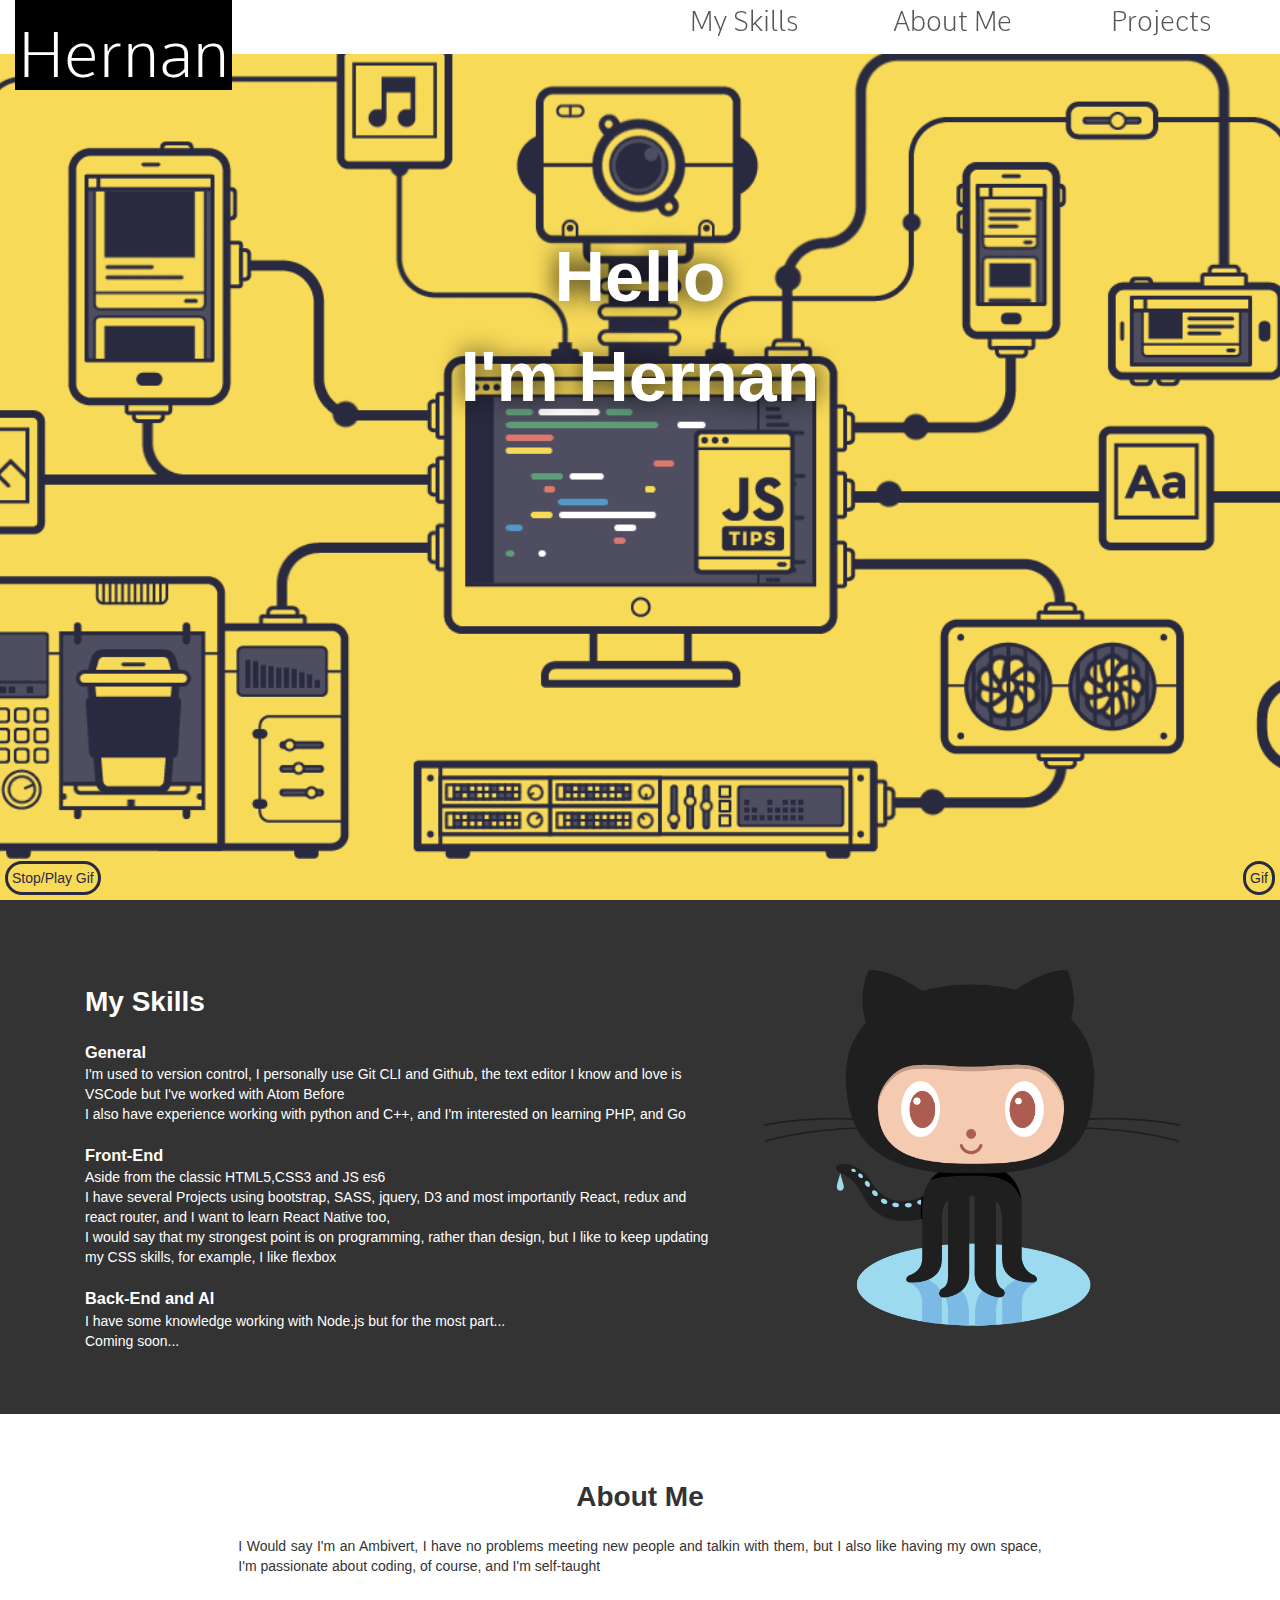
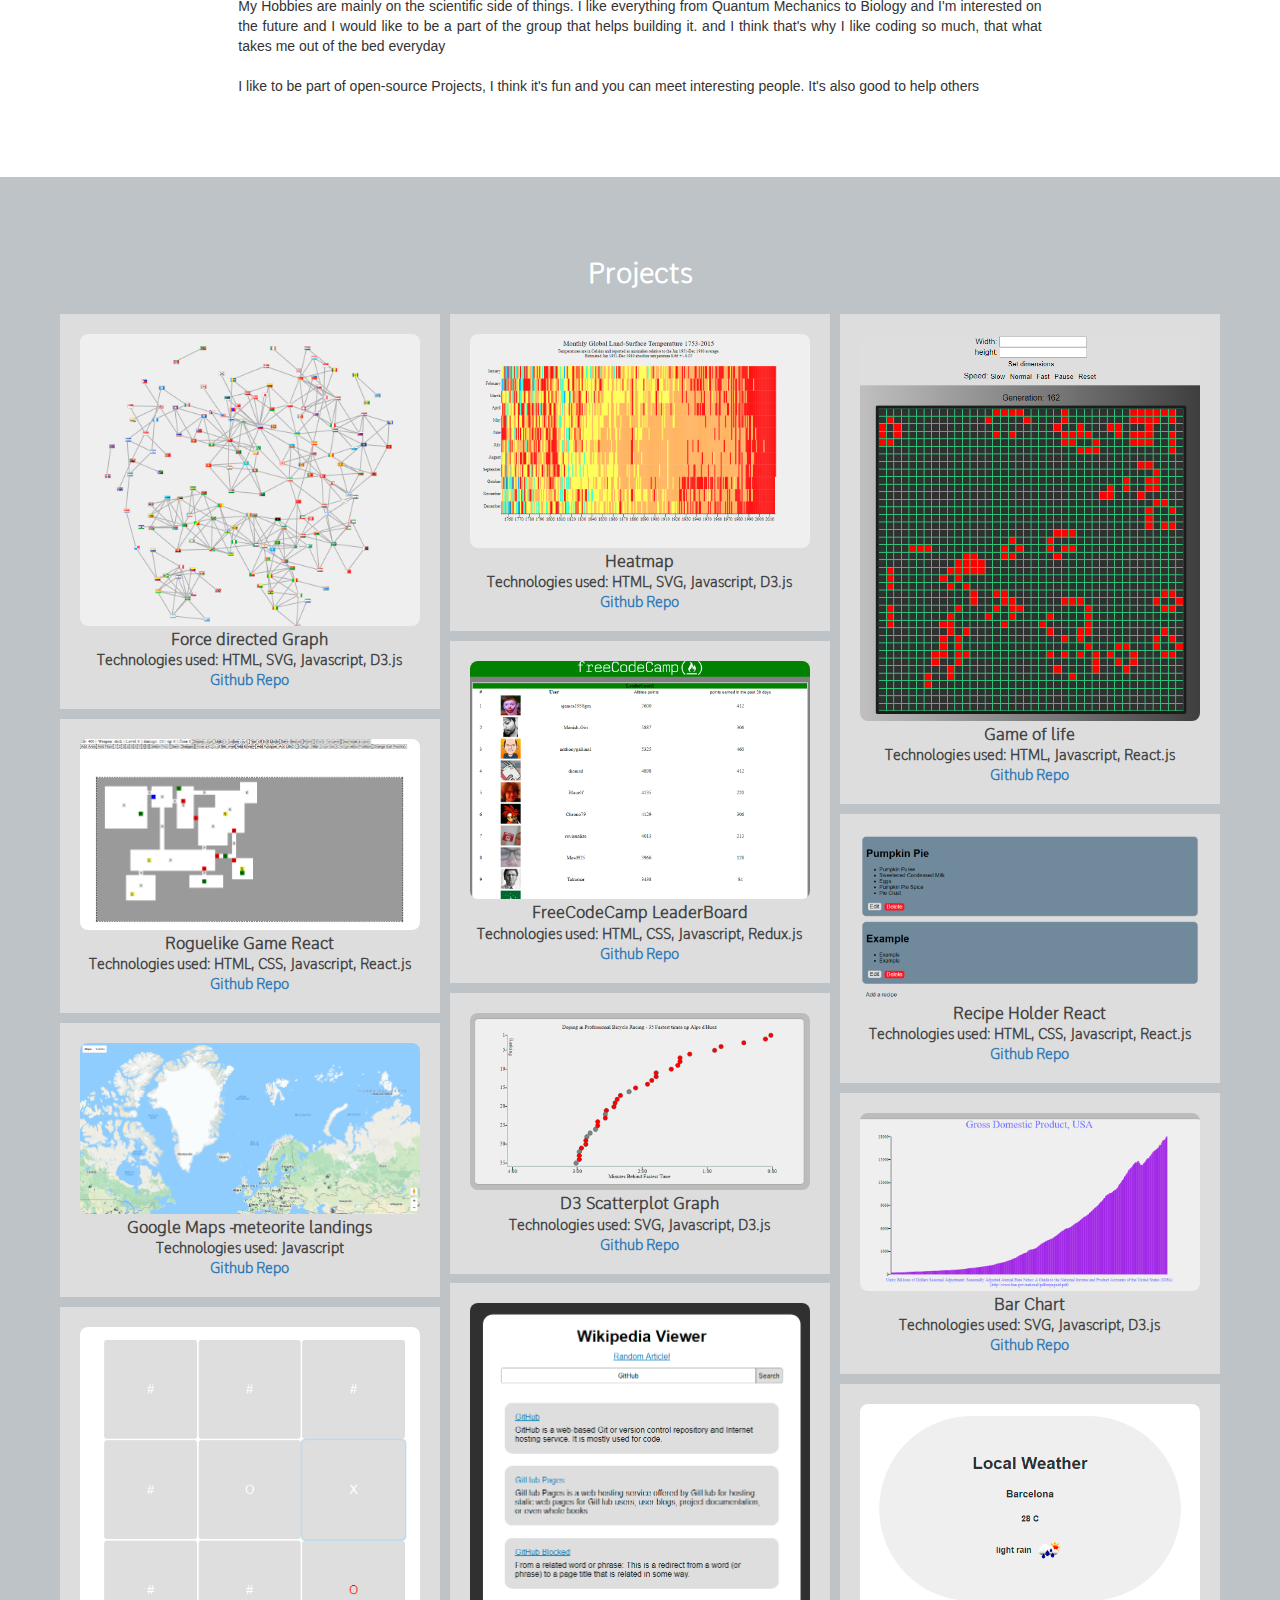
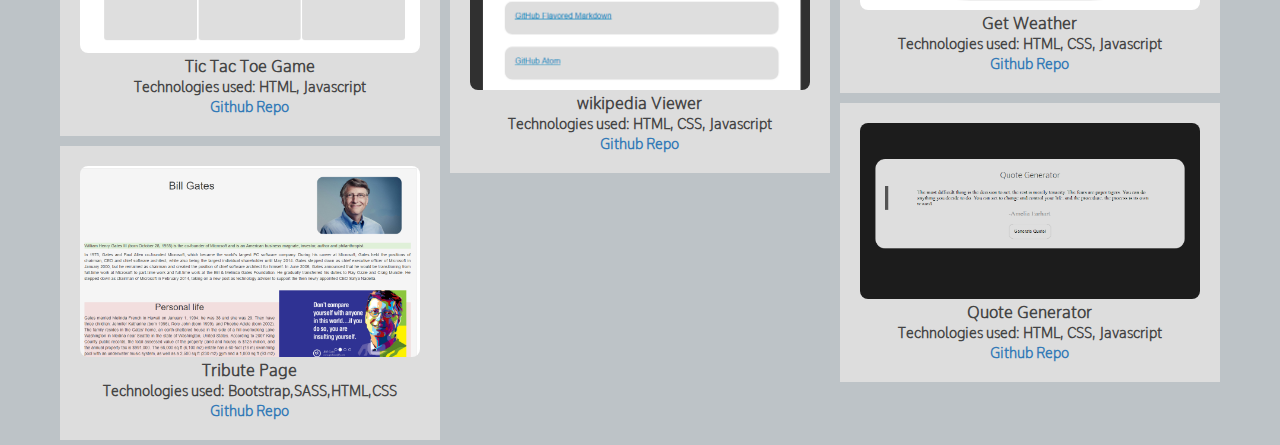
==== commit 5f47fdf0: "projects are now created with js" ====
--- a/index.html
+++ b/index.html
@@ -102,346 +102,10 @@
     <div id="Projects">
         <h1>Projects</h1>
         <div class="container hidden-xs hidden-sm">
-            <div>
-                <img src="./images/ForceGraph.png">
-                <h3>Force directed Graph</h3>
-                <p>Technologies used: HTML, SVG, Javascript, D3.js<br/><a href="https://hernanmendez.github.io/D3-Force-Graph/">Visit the Project!</a><br/>
-                    <a
-                        href="https://github.com/hernanmendez/D3-Force-Graph">GitHub Repo</a>
-                </p>
-            </div>
-            <div>
-                <img src="./images/heatmap.png">
-                <h3>Heatmap</h3>
-                <p>Technologies used: HTML, SVG, Javascript, D3.js<br/><a href="https://hernanmendez.github.io/D3-HeatMap/">Visit the Project!</a><br/>
-                    <a
-                        href="https://github.com/hernanmendez/D3-HeatMap">GitHub Repo</a>
-                </p>
-            </div>
-            <div>
-                <img src="./images/gameoflife.png">
-                <h3>Game of life</h3>
-                <p>Technologies used: HTML, Javascript, React.js<br/><a href="https://hernanmendez.github.io/Game-of-life/">Visit the Project!</a><br/>
-                    <a
-                        href="https://github.com/hernanmendez/Game-of-life">GitHub Repo</a>
-                </p>
-            </div>
-            <div>
-                <img src="./images/leaderboard.png">
-                <h3>FreeCodeCamp LeaderBoard</h3>
-                <p>Technologies used: HTML, CSS, Javascript, Redux.js<br/><a href="https://hernanmendez.github.io/Leaderboard/">Visit the Project!</a><br/>
-                    <a
-                        href="https://github.com/hernanmendez/Leaderboard">GitHub Repo</a>
-                </p>
-            </div>
-            <div>
-                <img src="./images/roguelikegame.png">
-                <h3>Roguelike Game React</h3>
-                <p>Technologies used: HTML, CSS, Javascript, React.js<br/><a href="https://hernanmendez.github.io/React-Roguelike-Game/">Visit the Project!</a><br/>
-                    <a
-                        href="https://github.com/hernanmendez/React-Roguelike-Game">GitHub Repo</a>
-                </p>
-            </div>
-            <div>
-                <img src="./images/recipes.png">
-                <h3>Recipe Holder React</h3>
-                <p>Technologies used: HTML, CSS, Javascript, React.js<br/><a href="https://hernanmendez.github.io/Recipes/">Visit the Project!</a><br/>
-                    <a
-                        href="https://github.com/hernanmendez/Recipes">GitHub Repo</a>
-                </p>
-            </div>
-            <div>
-                <img src="./images/scatterplotgraph.png">
-                <h3>D3 Scatterplot Graph</h3>
-                <p>Technologies used: SVG, Javascript, D3.js<br/><a href="https://hernanmendez.github.io/D3-Scatterplot-graph/">Visit the Project!</a><br/>
-                    <a
-                        href="https://github.com/hernanmendez/D3-Scatterplot-graph">GitHub Repo</a>
-                </p>
-            </div>
-            <div>
-                <img src="./images/maps.png">
-                <h3>Google Maps - meteorite landings</h3>
-                <p>Technologies used: Javascript<br/><a href="https://hernanmendez.github.io/Map-Google-Map-API/">Visit the Project!</a><br/>
-                    <a
-                        href="https://github.com/hernanmendez/Map-Google-Map-API">GitHub Repo</a>
-                </p>
-            </div>
-            <div>
-                <img src="./images/barchart.png">
-                <h3>Bar Chart</h3>
-                <p>Technologies used: SVG, Javascript, D3.js<br/><a href="https://hernanmendez.github.io/D3-VizData-with-a-Bar-Chart/">Visit the Project!</a><br/>
-                    <a
-                        href="https://github.com/hernanmendez/D3-VizData-with-a-Bar-Chart">GitHub Repo</a>
-                </p>
-            </div>
-            <div>
-                <img src="./images/wikipedia.png">
-                <h3>wikipedia Viewer</h3>
-                <p>Technologies used: HTML, CSS, Javascript<br/><a href="https://hernanmendez.github.io/wikipedia-API/">Visit the Project!</a><br/>
-                    <a
-                        href="https://github.com/hernanmendez/wikipedia-API">GitHub Repo</a>
-                </p>
-            </div>
-            <div>
-                <img src="./images/TicTacToe.png">
-                <h3>Tic Tac Toe Game</h3>
-                <p>Technologies used: HTML, Javascript<br/><a href="https://hernanmendez.github.io/TIC-TAC-TOE-GAME/">Visit the Project!</a><br/>
-                    <a
-                        href="https://github.com/hernanmendez/TIC-TAC-TOE-GAME">GitHub Repo</a>
-                </p>
-            </div>
-            <div>
-                <img src="./images/weather.png">
-                <h3>Get Weather</h3>
-                <p>Technologies used: HTML, CSS, Javascript<br/><a href="https://hernanmendez.github.io/get-Weather/">Visit the Project!</a><br/>
-                    <a
-                        href="https://github.com/hernanmendez/get-Weather">GitHub Repo</a>
-                </p>
-            </div>
-            <div>
-                <img src="./images/Quote Generator.png">
-                <h3>Quote Generator</h3>
-                <p>Technologies used: HTML, CSS, Javascript<br/><a href="https://hernanmendez.github.io/Quote-Generator/">Visit the Project!</a><br/>
-                    <a
-                        href="https://github.com/hernanmendez/Quote-Generator">GitHub Repo</a>
-                </p>
-            </div>
-            <div>
-                <img src="./images/Tribute Project.png">
-                <h3>Tribute Page</h3>
-                <p>Technologies used: Bootstrap,SASS,HTML,CSS<br/><a href="https://hernanmendez.github.io/Tribute-Page/">Visit the Project!</a><br/>
-                    <a
-                        href="https://github.com/hernanmendez/Tribute-Page">GitHub Repo</a>
-                </p>
-            </div>
         </div>
         <div class="container hidden-xs hidden-md hidden-lg">
-            <div>
-                <img src="./images/ForceGraph.png">
-                <h3>Force directed Graph</h3>
-                <p>Technologies used: HTML, SVG, Javascript, D3.js<br/><a href="https://hernanmendez.github.io/D3-Force-Graph/">Visit the Project!</a><br/>
-                    <a
-                        href="https://github.com/hernanmendez/D3-Force-Graph">GitHub Repo</a>
-                </p>
-            </div>
-            <div>
-                <img src="./images/heatmap.png">
-                <h3>Heatmap</h3>
-                <p>Technologies used: HTML, SVG, Javascript, D3.js<br/><a href="https://hernanmendez.github.io/D3-HeatMap/">Visit the Project!</a><br/>
-                    <a
-                        href="https://github.com/hernanmendez/D3-HeatMap">GitHub Repo</a>
-                </p>
-            </div>
-            <div>
-                <img src="./images/gameoflife.png">
-                <h3>Game of life</h3>
-                <p>Technologies used: HTML, Javascript, React.js<br/><a href="https://hernanmendez.github.io/Game-of-life/">Visit the Project!</a><br/>
-                    <a
-                        href="https://github.com/hernanmendez/Game-of-life">GitHub Repo</a>
-                </p>
-            </div>
-            <div>
-                <img src="./images/leaderboard.png">
-                <h3>FreeCodeCamp LeaderBoard</h3>
-                <p>Technologies used: HTML, CSS, Javascript, Redux.js<br/><a href="https://hernanmendez.github.io/Leaderboard/">Visit the Project!</a><br/>
-                    <a
-                        href="https://github.com/hernanmendez/Leaderboard">GitHub Repo</a>
-                </p>
-            </div>
-            <div>
-                <img src="./images/roguelikegame.png">
-                <h3>Roguelike Game React</h3>
-                <p>Technologies used: HTML, CSS, Javascript, React.js<br/><a href="https://hernanmendez.github.io/React-Roguelike-Game/">Visit the Project!</a><br/>
-                    <a
-                        href="https://github.com/hernanmendez/React-Roguelike-Game">GitHub Repo</a>
-                </p>
-            </div>
-            <div>
-                <img src="./images/recipes.png">
-                <h3>Recipe Holder React</h3>
-                <p>Technologies used: HTML, CSS, Javascript, React.js<br/><a href="https://hernanmendez.github.io/Recipes/">Visit the Project!</a><br/>
-                    <a
-                        href="https://github.com/hernanmendez/Recipes">GitHub Repo</a>
-                </p>
-            </div>
-            <div>
-                <img src="./images/scatterplotgraph.png">
-                <h3>D3 Scatterplot Graph</h3>
-                <p>Technologies used: SVG, Javascript, D3.js<br/><a href="https://hernanmendez.github.io/D3-Scatterplot-graph/">Visit the Project!</a><br/>
-                    <a
-                        href="https://github.com/hernanmendez/D3-Scatterplot-graph">GitHub Repo</a>
-                </p>
-            </div>
-            <div>
-                <img src="./images/maps.png">
-                <h3>Google Maps - meteorite landings</h3>
-                <p>Technologies used: Javascript<br/><a href="https://hernanmendez.github.io/Map-Google-Map-API/">Visit the Project!</a><br/>
-                    <a
-                        href="https://github.com/hernanmendez/Map-Google-Map-API">GitHub Repo</a>
-                </p>
-            </div>
-            <div>
-                <img src="./images/barchart.png">
-                <h3>Bar Chart</h3>
-                <p>Technologies used: SVG, Javascript, D3.js<br/><a href="https://hernanmendez.github.io/D3-VizData-with-a-Bar-Chart/">Visit the Project!</a><br/>
-                    <a
-                        href="https://github.com/hernanmendez/D3-VizData-with-a-Bar-Chart">GitHub Repo</a>
-                </p>
-            </div>
-            <div>
-                <img src="./images/wikipedia.png">
-                <h3>wikipedia Viewer</h3>
-                <p>Technologies used: HTML, CSS, Javascript<br/><a href="https://hernanmendez.github.io/wikipedia-API/">Visit the Project!</a><br/>
-                    <a
-                        href="https://github.com/hernanmendez/wikipedia-API">GitHub Repo</a>
-                </p>
-            </div>
-            <div>
-                <img src="./images/TicTacToe.png">
-                <h3>Tic Tac Toe Game</h3>
-                <p>Technologies used: HTML, Javascript<br/><a href="https://hernanmendez.github.io/TIC-TAC-TOE-GAME/">Visit the Project!</a><br/>
-                    <a
-                        href="https://github.com/hernanmendez/TIC-TAC-TOE-GAME">GitHub Repo</a>
-                </p>
-            </div>
-            <div>
-                <img src="./images/weather.png">
-                <h3>Get Weather</h3>
-                <p>Technologies used: HTML, CSS, Javascript<br/><a href="https://hernanmendez.github.io/get-Weather/">Visit the Project!</a><br/>
-                    <a
-                        href="https://github.com/hernanmendez/get-Weather">GitHub Repo</a>
-                </p>
-            </div>
-            <div>
-                <img src="./images/Quote Generator.png">
-                <h3>Quote Generator</h3>
-                <p>Technologies used: HTML, CSS, Javascript<br/><a href="https://hernanmendez.github.io/Quote-Generator/">Visit the Project!</a><br/>
-                    <a
-                        href="https://github.com/hernanmendez/Quote-Generator">GitHub Repo</a>
-                </p>
-            </div>
-            <div>
-                <img src="./images/Tribute Project.png">
-                <h3>Tribute Page</h3>
-                <p>Technologies used: Bootstrap,SASS,HTML,CSS<br/><a href="https://hernanmendez.github.io/Tribute-Page/">Visit the Project!</a><br/>
-                    <a
-                        href="https://github.com/hernanmendez/Tribute-Page">GitHub Repo</a>
-                </p>
-            </div>
         </div>
         <div class="container hidden-sm hidden-md hidden-lg">
-            <div>
-                <img src="./images/ForceGraph.png">
-                <h3>Force directed Graph</h3>
-                <p>Technologies used: HTML, SVG, Javascript, D3.js<br/><a href="https://hernanmendez.github.io/D3-Force-Graph/">Visit the Project!</a><br/>
-                    <a
-                        href="https://github.com/hernanmendez/D3-Force-Graph">GitHub Repo</a>
-                </p>
-            </div>
-            <div>
-                <img src="./images/heatmap.png">
-                <h3>Heatmap</h3>
-                <p>Technologies used: HTML, SVG, Javascript, D3.js<br/><a href="https://hernanmendez.github.io/D3-HeatMap/">Visit the Project!</a><br/>
-                    <a
-                        href="https://github.com/hernanmendez/D3-HeatMap">GitHub Repo</a>
-                </p>
-            </div>
-            <div>
-                <img src="./images/gameoflife.png">
-                <h3>Game of life</h3>
-                <p>Technologies used: HTML, Javascript, React.js<br/><a href="https://hernanmendez.github.io/Game-of-life/">Visit the Project!</a><br/>
-                    <a
-                        href="https://github.com/hernanmendez/Game-of-life">GitHub Repo</a>
-                </p>
-            </div>
-            <div>
-                <img src="./images/leaderboard.png">
-                <h3>FreeCodeCamp LeaderBoard</h3>
-                <p>Technologies used: HTML, CSS, Javascript, Redux.js<br/><a href="https://hernanmendez.github.io/Leaderboard/">Visit the Project!</a><br/>
-                    <a
-                        href="https://github.com/hernanmendez/Leaderboard">GitHub Repo</a>
-                </p>
-            </div>
-            <div>
-                <img src="./images/roguelikegame.png">
-                <h3>Roguelike Game React</h3>
-                <p>Technologies used: HTML, CSS, Javascript, React.js<br/><a href="https://hernanmendez.github.io/React-Roguelike-Game/">Visit the Project!</a><br/>
-                    <a
-                        href="https://github.com/hernanmendez/React-Roguelike-Game">GitHub Repo</a>
-                </p>
-            </div>
-            <div>
-                <img src="./images/recipes.png">
-                <h3>Recipe Holder React</h3>
-                <p>Technologies used: HTML, CSS, Javascript, React.js<br/><a href="https://hernanmendez.github.io/Recipes/">Visit the Project!</a><br/>
-                    <a
-                        href="https://github.com/hernanmendez/Recipes">GitHub Repo</a>
-                </p>
-            </div>
-            <div>
-                <img src="./images/scatterplotgraph.png">
-                <h3>D3 Scatterplot Graph</h3>
-                <p>Technologies used: SVG, Javascript, D3.js<br/><a href="https://hernanmendez.github.io/D3-Scatterplot-graph/">Visit the Project!</a><br/>
-                    <a
-                        href="https://github.com/hernanmendez/D3-Scatterplot-graph">GitHub Repo</a>
-                </p>
-            </div>
-            <div>
-                <img src="./images/maps.png">
-                <h3>Google Maps - meteorite landings</h3>
-                <p>Technologies used: Javascript<br/><a href="https://hernanmendez.github.io/Map-Google-Map-API/">Visit the Project!</a><br/>
-                    <a
-                        href="https://github.com/hernanmendez/Map-Google-Map-API">GitHub Repo</a>
-                </p>
-            </div>
-            <div>
-                <img src="./images/barchart.png">
-                <h3>Bar Chart</h3>
-                <p>Technologies used: SVG, Javascript, D3.js<br/><a href="https://hernanmendez.github.io/D3-VizData-with-a-Bar-Chart/">Visit the Project!</a><br/>
-                    <a
-                        href="https://github.com/hernanmendez/D3-VizData-with-a-Bar-Chart">GitHub Repo</a>
-                </p>
-            </div>
-            <div>
-                <img src="./images/wikipedia.png">
-                <h3>wikipedia Viewer</h3>
-                <p>Technologies used: HTML, CSS, Javascript<br/><a href="https://hernanmendez.github.io/wikipedia-API/">Visit the Project!</a><br/>
-                    <a
-                        href="https://github.com/hernanmendez/wikipedia-API">GitHub Repo</a>
-                </p>
-            </div>
-            <div>
-                <img src="./images/TicTacToe.png">
-                <h3>Tic Tac Toe Game</h3>
-                <p>Technologies used: HTML, Javascript<br/><a href="https://hernanmendez.github.io/TIC-TAC-TOE-GAME/">Visit the Project!</a><br/>
-                    <a
-                        href="https://github.com/hernanmendez/TIC-TAC-TOE-GAME">GitHub Repo</a>
-                </p>
-            </div>
-            <div>
-                <img src="./images/weather.png">
-                <h3>Get Weather</h3>
-                <p>Technologies used: HTML, CSS, Javascript<br/><a href="https://hernanmendez.github.io/get-Weather/">Visit the Project!</a><br/>
-                    <a
-                        href="https://github.com/hernanmendez/get-Weather">GitHub Repo</a>
-                </p>
-            </div>
-            <div>
-                <img src="./images/Quote Generator.png">
-                <h3>Quote Generator</h3>
-                <p>Technologies used: HTML, CSS, Javascript<br/><a href="https://hernanmendez.github.io/Quote-Generator/">Visit the Project!</a><br/>
-                    <a
-                        href="https://github.com/hernanmendez/Quote-Generator">GitHub Repo</a>
-                </p>
-            </div>
-            <div>
-                <img src="./images/Tribute Project.png">
-                <h3>Tribute Page</h3>
-                <p>Technologies used: Bootstrap,SASS,HTML,CSS<br/><a href="https://hernanmendez.github.io/Tribute-Page/">Visit the Project!</a><br/>
-                    <a
-                        href="https://github.com/hernanmendez/Tribute-Page">GitHub Repo</a>
-                </p>
-            </div>
         </div>
     </div>
 
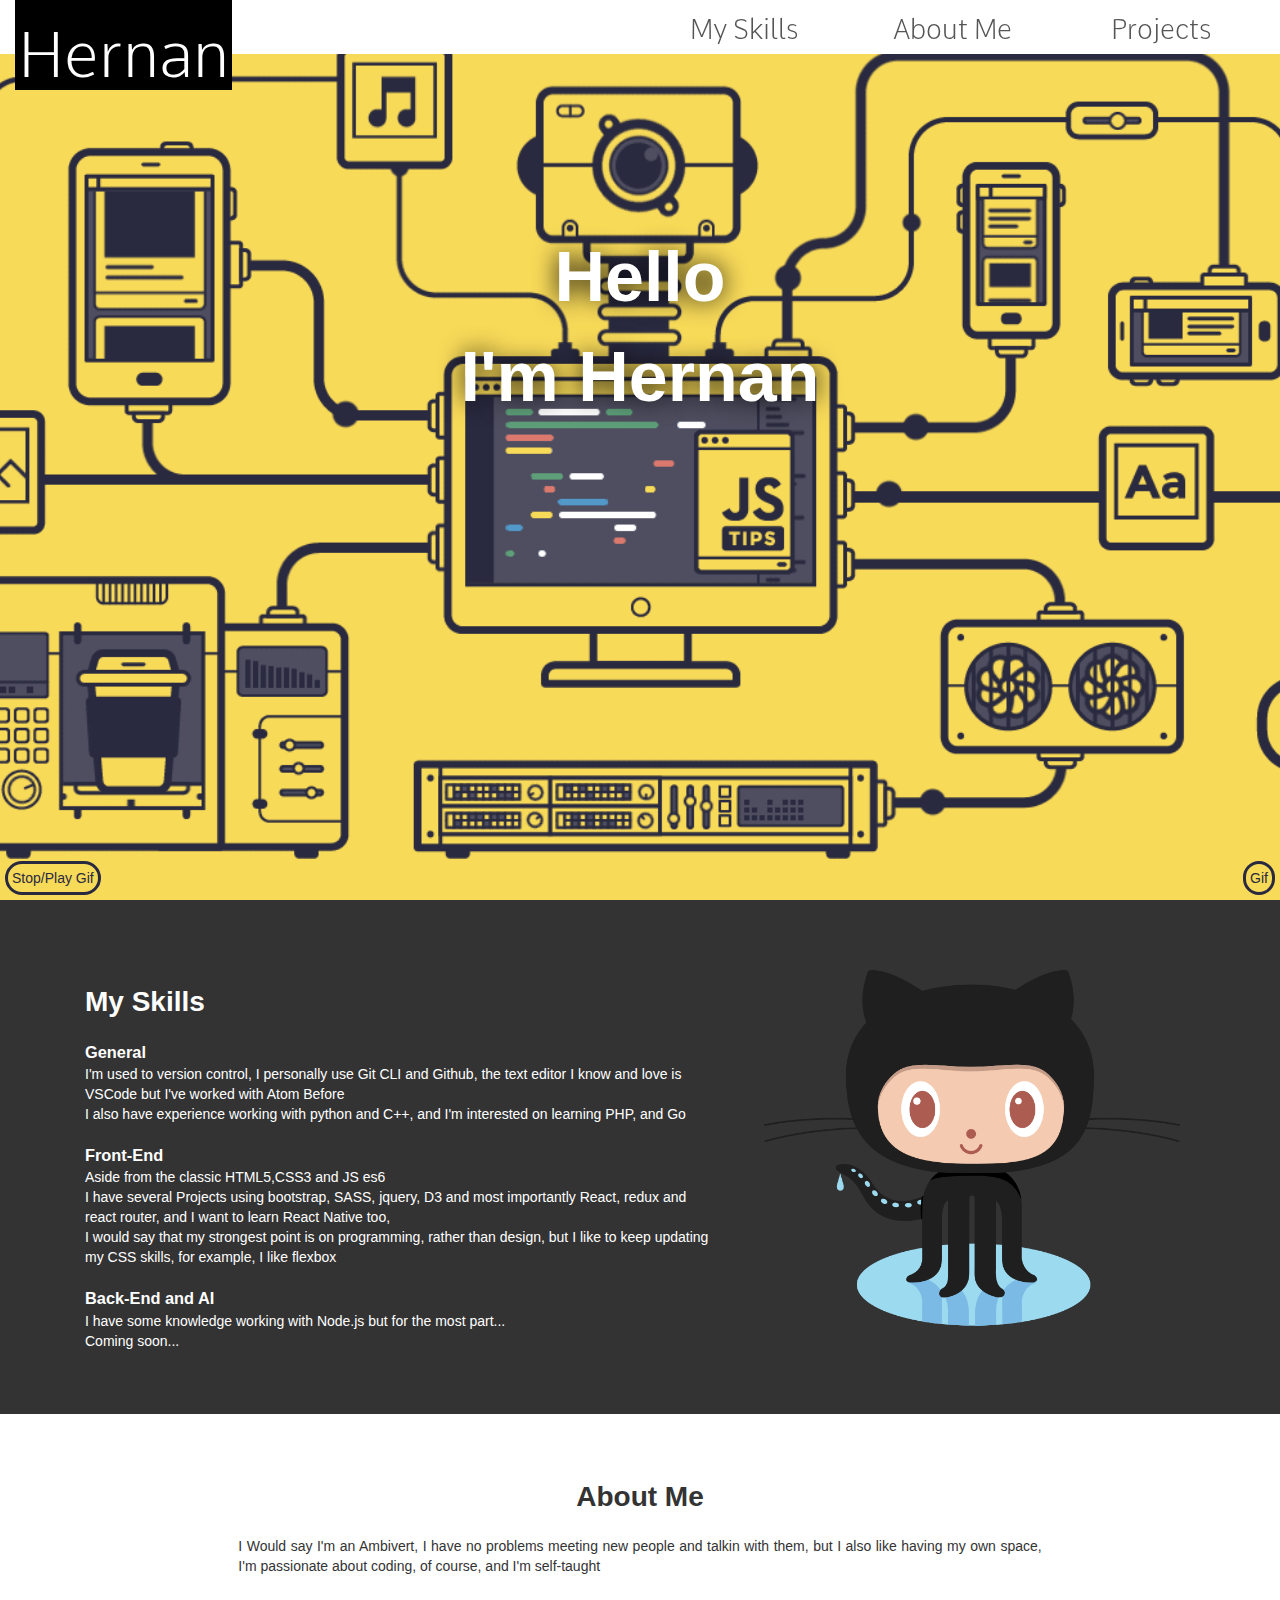
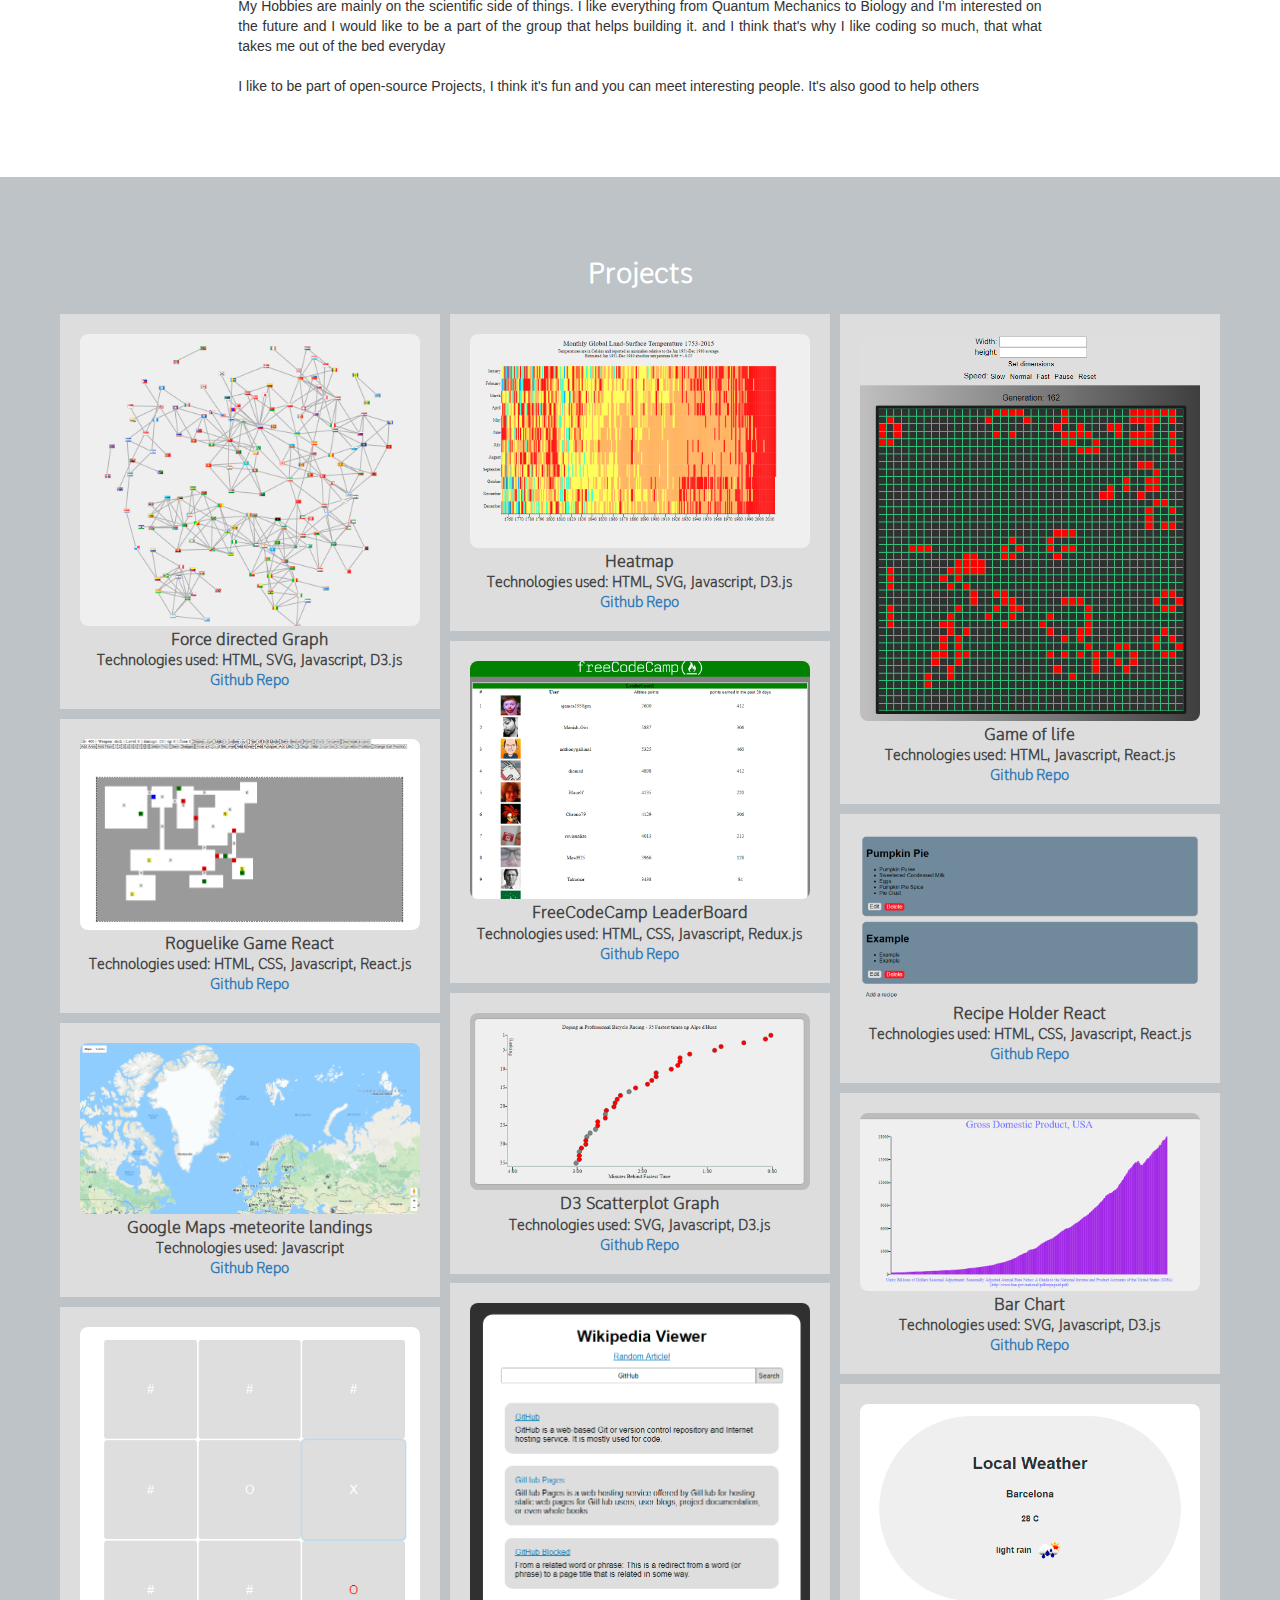
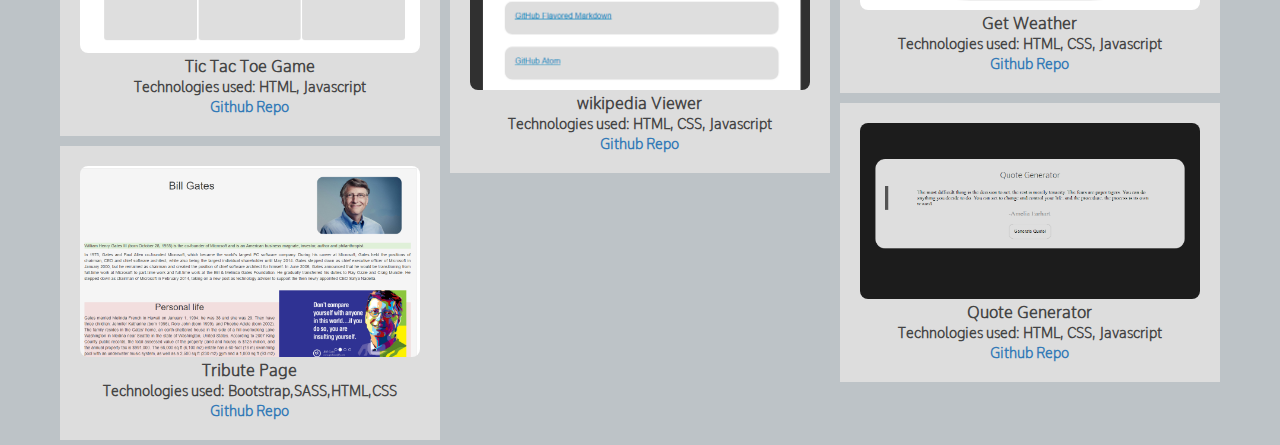
==== commit 40f8da1b: "Now the navbar btn's don't change the URL" ====
--- a/index.html
+++ b/index.html
@@ -12,9 +12,9 @@
     <header class="container-fluid visible-md visible-lg">
         <div class="name">Hernan</div>
         <nav>
-            <a href="#skills">My Skills</a>
-            <a href="#About-Me">About Me</a>
-            <a href="#Projects">Projects</a>
+            <button class='skillsBTN'>My Skills</button>
+            <button class='aboutBTN'>About Me</button>
+            <button class='projectsBTN'>Projects</button>
         </nav>
     </header>
     <header class="container-fluid visible-xs">
@@ -28,15 +28,15 @@
 
     <div class="mobileNav hidden-sm hidden-md hidden-lg">
         <br />
-        <a href="#skills" type=button>My Skills</a>
-        <a href="#About-Me" type=button>About Me</a>
-        <a href="#Projects" type=button>Projects</a>
+        <button class='skillsBTN'>My Skills</button>
+        <button class='aboutBTN'>About Me</button>
+        <button class='projectsBTN'>Projects</button>
     </div>
     <div class="mobileNav hidden-xs hidden-md hidden-lg">
         <br />
-        <a href="#skills" type=button>My Skills</a>
-        <a href="#About-Me" type=button>About Me</a>
-        <a href="#Projects" type=button>Projects</a>
+        <button class='skillsBTN'>My Skills</button>
+        <button class='aboutBTN'>About Me</button>
+        <button class='projectsBTN'>Projects</button>
     </div>
 
     <div id='header-image'>
@@ -79,7 +79,7 @@
             </div>
         </div>
     </div>
-    <div class='container-fluid' id='About-Me'>
+    <div class='container-fluid' id='about'>
         <div class="col-xs-12 col-sm-10 col-sm-offset-1 col-md-8 col-md-offset-2">
             <h1>About Me</h1>
             <p>
--- a/Style/main.min.css
+++ b/Style/main.min.css
@@ -1 +1 @@
-@font-face{font-family:Ul;src:url(./Comme-ExtraLight.ttf)}*{margin:0;padding:0}body{background-color:#bdc3c7}header{height:6vh;position:fixed;top:0;background-color:white;width:100%;z-index:3}header div.name{height:10vh;background-color:black;padding:3px;font-family:Ul;font-size:7vh;color:#fff;font-weight:lighter}header nav{float:right;display:flex;margin:0;width:50%;height:6vh}header nav a{flex:1;text-align:center;color:black;border-width:0;background-color:inherit;margin:0;font-family:Ul;font-size:3vh;color:#555}header nav a:hover{background-color:#ddd;text-decoration:none;color:#555}header div{height:8vh;background-color:black;float:left;font-family:Ul;font-size:5vh;color:#fff}header img{float:right;height:6vh;background-color:inherit}@media (orientation: landscape){header.visible-xs{height:11.5vh}header.visible-xs img{height:11.5vh}header.visible-xs div{height:13vh;font-size:10vh}}.mobileNav{position:fixed;top:100px;top:6vh;width:100%;background-color:#eee;z-index:2}.mobileNav a{height:70px;text-align:center;height:5vh;font-size:40px;font-family:Ul;font-size:3vh;color:#444;font-weight:lighter;border-radius:0;display:block}@media (orientation: landscape){.mobileNav.hidden-sm{top:11vh;font-size:6vh}.mobileNav.hidden-sm a{height:10vh;font-size:6vh}}#header-image{background-color:#f8da59;background-image:url("../images/js.gif");background-attachment:fixed;background-size:cover;background-position:center center;height:950px;height:100vh;z-index:1;font-family:"Helvetica Neue",Helvetica,Arial,sans-serif}#header-image button,#header-image a{position:absolute;bottom:5px;background-color:#f8da59;color:#29293f;border-radius:32px;padding:4px;border:3px solid #29293f}#header-image #credit{right:5px}#header-image #stopGif{left:5px}.stop{background-image:url("../images/stop.gif")}h1.name{font-family:Arial, Helvetica, sans-serif;font-size:5em;position:absolute;top:75px;top:20vh;width:100%;text-align:center;font-weight:bolder;color:white;text-shadow:0px 0px 25px black}@media (min-width: 1920px){h1.name{font-size:6em}}@media (max-width: 600px){h1.name{font-size:3.5em;top:110px;top:30vh}}@media (max-width: 500px){h1.name{font-size:3em}}.black-bg{background-color:#333;color:white;padding-top:7vh;padding-bottom:7vh;font-family:"Helvetica Neue",Helvetica,Arial,sans-serif}img.max-width{width:100%}img.max-width-res{width:100%}@media (orientation: landscape){img.max-width-res{width:60%;display:block;margin-left:auto;margin-right:auto}}#About-Me{padding-top:5vh;padding-bottom:9vh;background-color:white;font-family:"Helvetica Neue",Helvetica,Arial,sans-serif}#About-Me h1{text-align:center}#About-Me p{text-align:justify}#Projects{padding-top:6vh;padding-bottom:7vh;font-weight:bolder;text-align:center;font-family:Ul;font-size:default;color:#fff}#Projects div.container{position:relative}#Projects div.container div{color:#444;position:absolute;box-sizing:border-box;background-color:#ddd;border:5px solid #bdc3c7;padding:20px}#Projects div.container div img{border-radius:8px;display:block;width:100%}#Projects div.container div:hover img{box-shadow:0 0 6px #3498db}#Projects div.container.hidden-xs.hidden-sm div{width:33.33333%}#Projects div.container.hidden-xs.hidden-md div{width:50%}#Projects div.container.hidden-sm.hidden-md div{position:static;width:100%;max-width:375px;margin-left:auto;margin-right:auto;margin-bottom:30px}
+@font-face{font-family:Ul;src:url(./Comme-ExtraLight.ttf)}*{margin:0;padding:0}body{background-color:#bdc3c7}header{height:6vh;position:fixed;top:0;background-color:white;width:100%;z-index:3}header div.name{height:10vh;background-color:black;padding:3px;font-family:Ul;font-size:7vh;color:#fff;font-weight:lighter}header nav{float:right;display:flex;margin:0;width:50%;height:6vh}header nav button{flex:1;text-align:center;color:black;border-width:0;background-color:inherit;margin:0;font-family:Ul;font-size:3vh;color:#555}header nav button:hover{background-color:#ddd;text-decoration:none;color:#555}header div{height:8vh;background-color:black;float:left;font-family:Ul;font-size:5vh;color:#fff}header img{float:right;height:6vh;background-color:inherit}@media (orientation: landscape){header.visible-xs{height:11.5vh}header.visible-xs img{height:11.5vh}header.visible-xs div{height:13vh;font-size:10vh}}.mobileNav{position:fixed;top:100px;top:6vh;width:100%;background-color:#eee;z-index:2}.mobileNav a{height:70px;text-align:center;height:5vh;font-size:40px;font-family:Ul;font-size:3vh;color:#444;font-weight:lighter;border-radius:0;display:block}@media (orientation: landscape){.mobileNav.hidden-sm{top:11vh;font-size:6vh}.mobileNav.hidden-sm a{height:10vh;font-size:6vh}}#header-image{background-color:#f8da59;background-image:url("../images/js.gif");background-attachment:fixed;background-size:cover;background-position:center center;height:950px;height:100vh;z-index:1;font-family:"Helvetica Neue",Helvetica,Arial,sans-serif}#header-image button,#header-image a{position:absolute;bottom:5px;background-color:#f8da59;color:#29293f;border-radius:32px;padding:4px;border:3px solid #29293f}#header-image #credit{right:5px}#header-image #stopGif{left:5px}.stop{background-image:url("../images/stop.gif")}h1.name{font-family:Arial, Helvetica, sans-serif;font-size:5em;position:absolute;top:75px;top:20vh;width:100%;text-align:center;font-weight:bolder;color:white;text-shadow:0px 0px 25px black}@media (min-width: 1920px){h1.name{font-size:6em}}@media (max-width: 600px){h1.name{font-size:3.5em;top:110px;top:30vh}}@media (max-width: 500px){h1.name{font-size:3em}}.black-bg{background-color:#333;color:white;padding-top:7vh;padding-bottom:7vh;font-family:"Helvetica Neue",Helvetica,Arial,sans-serif}img.max-width{width:100%}img.max-width-res{width:100%}@media (orientation: landscape){img.max-width-res{width:60%;display:block;margin-left:auto;margin-right:auto}}#about{padding-top:5vh;padding-bottom:9vh;background-color:white;font-family:"Helvetica Neue",Helvetica,Arial,sans-serif}#about h1{text-align:center}#about p{text-align:justify}#Projects{padding-top:6vh;padding-bottom:7vh;font-weight:bolder;text-align:center;font-family:Ul;font-size:default;color:#fff}#Projects div.container{position:relative}#Projects div.container div{color:#444;position:absolute;box-sizing:border-box;background-color:#ddd;border:5px solid #bdc3c7;padding:20px}#Projects div.container div img{border-radius:8px;display:block;width:100%}#Projects div.container div:hover img{box-shadow:0 0 6px #3498db}#Projects div.container.hidden-xs.hidden-sm div{width:33.33333%}#Projects div.container.hidden-xs.hidden-md div{width:50%}#Projects div.container.hidden-sm.hidden-md div{position:static;width:100%;max-width:375px;margin-left:auto;margin-right:auto;margin-bottom:30px}
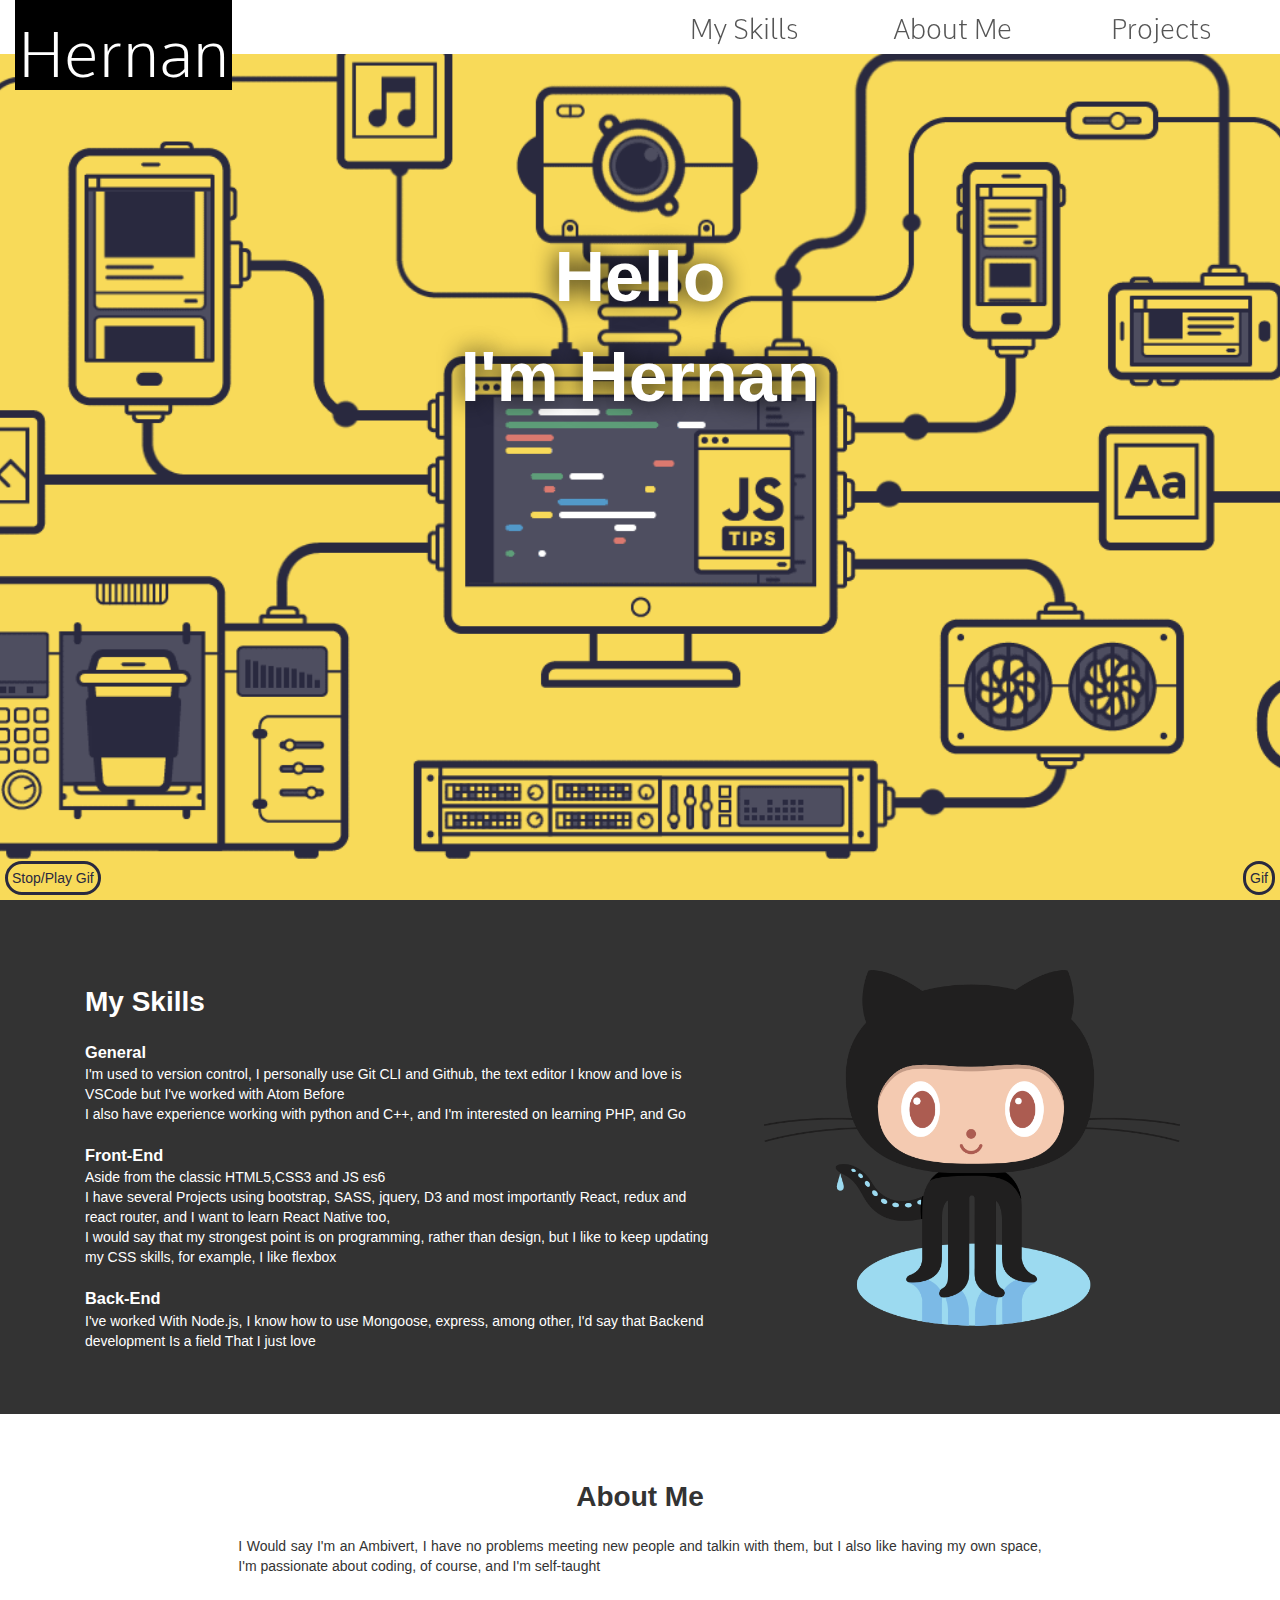
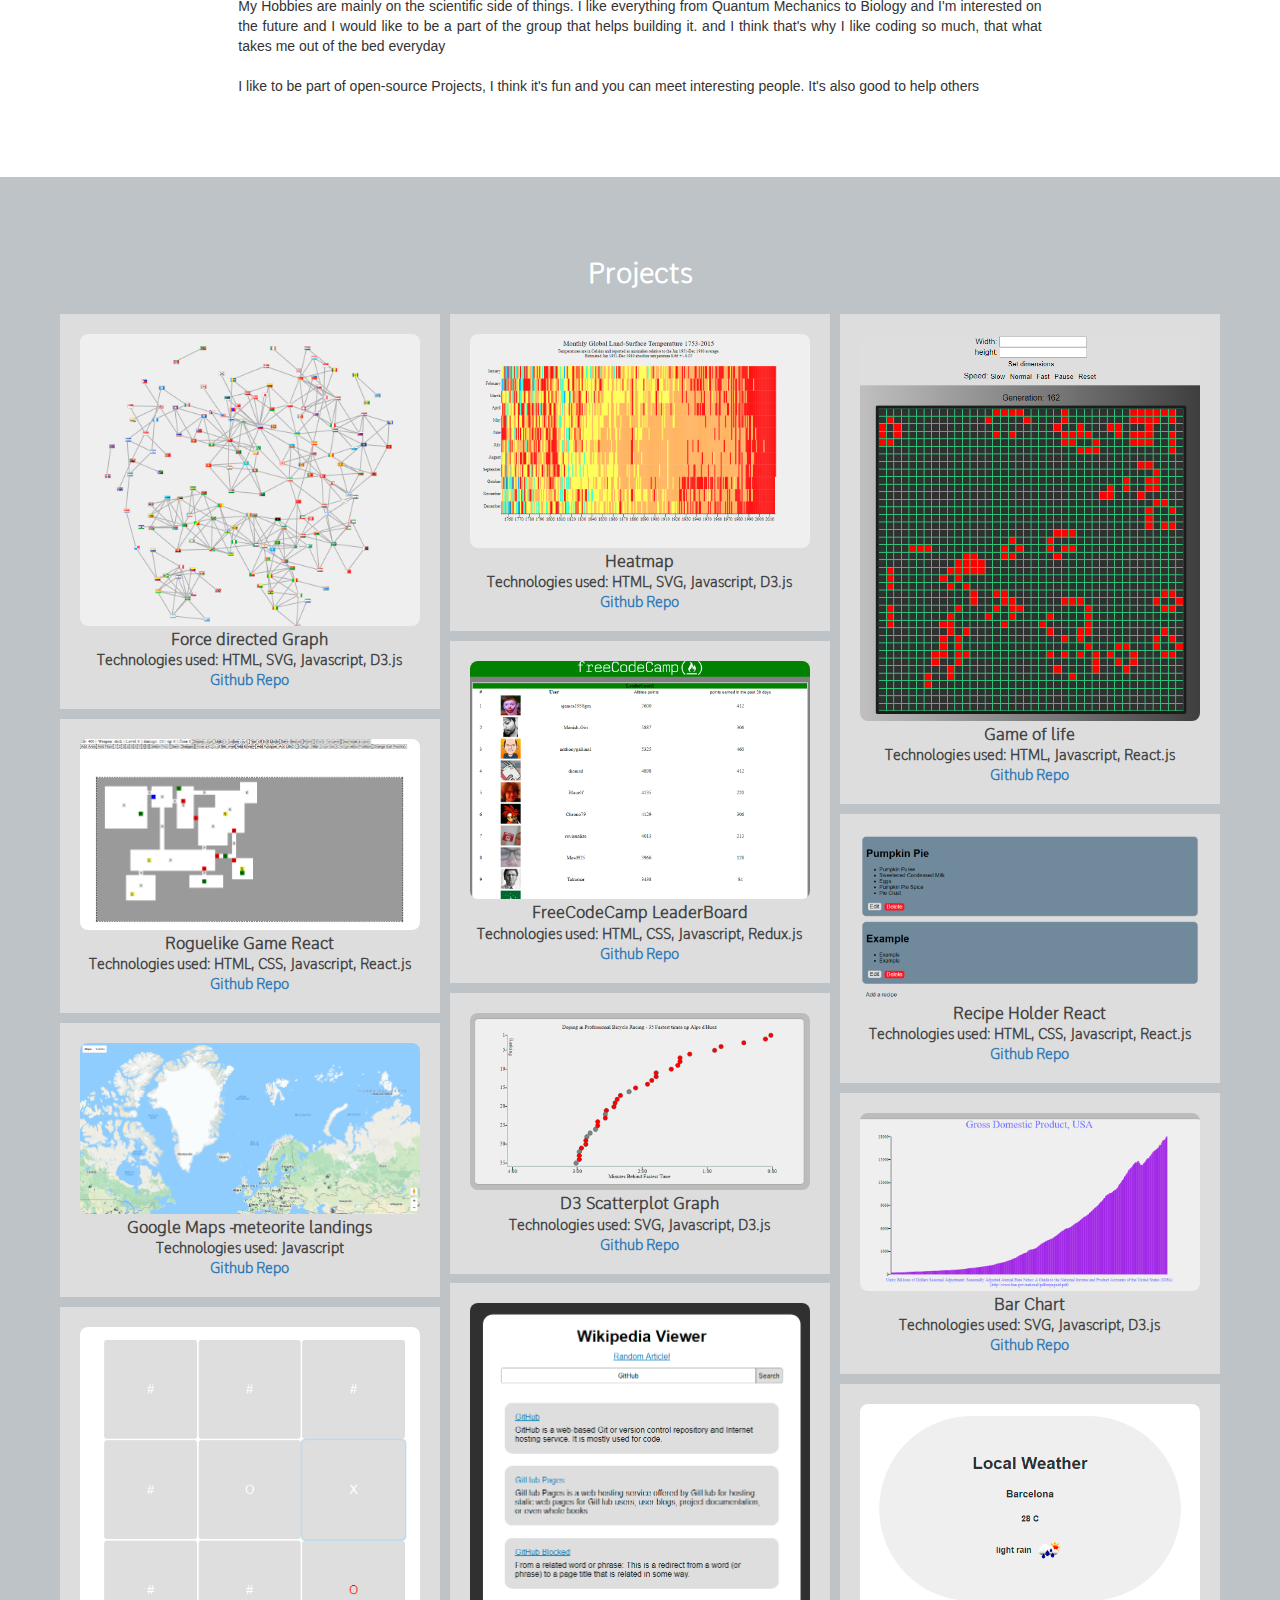
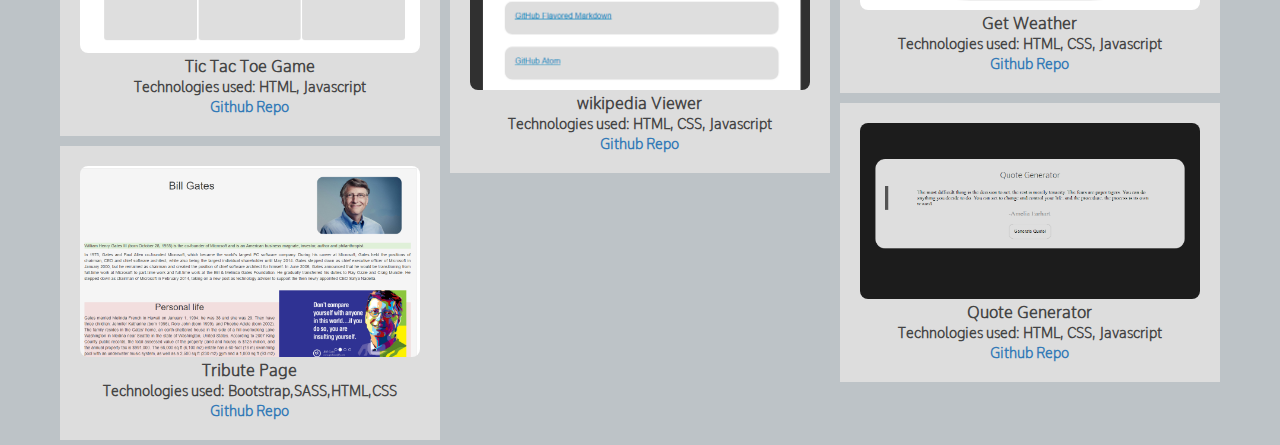
==== commit 20054d5e: "Update index.html" ====
--- a/index.html
+++ b/index.html
@@ -5,6 +5,7 @@
     <meta name="viewport" content="width=device-width, initial-scale=1.0">
     <link rel="stylesheet" href="./Style/bootstrap.min.css">
     <link rel="stylesheet" href="./Style/main.min.css">
+    <title>Portfolio | hernanmendez</title>
     <script src='./js/jquery-3.2.1.min.js'></script>
 </head>
 
@@ -63,12 +64,10 @@
                     <br/> I would say that my strongest point is on programming, rather than design, but I like to keep updating my CSS skills, for example, I like flexbox
                 </p>
                 <br/>
-                <h3>Back-End and AI</h3>
+                <h3>Back-End</h3>
                 <p>
-                    I have some knowledge working with Node.js but for the most part...
-                </p>
-                <p>
-                    Coming soon...
+                    I've worked With Node.js, I know how to use Mongoose, express, among other, I'd say that Backend development Is a field That I just
+                    love
                 </p>
             </div>
             <div class="hidden-xs hidden-sm col-md-5">
@@ -112,4 +111,4 @@
     <script src="./js/script.js"></script>
 </body>
 
-</html>+</html>
--- a/Style/main.min.css
+++ b/Style/main.min.css
@@ -1 +1 @@
-@font-face{font-family:Ul;src:url(./Comme-ExtraLight.ttf)}*{margin:0;padding:0}body{background-color:#bdc3c7}header{height:6vh;position:fixed;top:0;background-color:white;width:100%;z-index:3}header div.name{height:10vh;background-color:black;padding:3px;font-family:Ul;font-size:7vh;color:#fff;font-weight:lighter}header nav{float:right;display:flex;margin:0;width:50%;height:6vh}header nav button{flex:1;text-align:center;color:black;border-width:0;background-color:inherit;margin:0;font-family:Ul;font-size:3vh;color:#555}header nav button:hover{background-color:#ddd;text-decoration:none;color:#555}header div{height:8vh;background-color:black;float:left;font-family:Ul;font-size:5vh;color:#fff}header img{float:right;height:6vh;background-color:inherit}@media (orientation: landscape){header.visible-xs{height:11.5vh}header.visible-xs img{height:11.5vh}header.visible-xs div{height:13vh;font-size:10vh}}.mobileNav{position:fixed;top:100px;top:6vh;width:100%;background-color:#eee;z-index:2}.mobileNav a{height:70px;text-align:center;height:5vh;font-size:40px;font-family:Ul;font-size:3vh;color:#444;font-weight:lighter;border-radius:0;display:block}@media (orientation: landscape){.mobileNav.hidden-sm{top:11vh;font-size:6vh}.mobileNav.hidden-sm a{height:10vh;font-size:6vh}}#header-image{background-color:#f8da59;background-image:url("../images/js.gif");background-attachment:fixed;background-size:cover;background-position:center center;height:950px;height:100vh;z-index:1;font-family:"Helvetica Neue",Helvetica,Arial,sans-serif}#header-image button,#header-image a{position:absolute;bottom:5px;background-color:#f8da59;color:#29293f;border-radius:32px;padding:4px;border:3px solid #29293f}#header-image #credit{right:5px}#header-image #stopGif{left:5px}.stop{background-image:url("../images/stop.gif")}h1.name{font-family:Arial, Helvetica, sans-serif;font-size:5em;position:absolute;top:75px;top:20vh;width:100%;text-align:center;font-weight:bolder;color:white;text-shadow:0px 0px 25px black}@media (min-width: 1920px){h1.name{font-size:6em}}@media (max-width: 600px){h1.name{font-size:3.5em;top:110px;top:30vh}}@media (max-width: 500px){h1.name{font-size:3em}}.black-bg{background-color:#333;color:white;padding-top:7vh;padding-bottom:7vh;font-family:"Helvetica Neue",Helvetica,Arial,sans-serif}img.max-width{width:100%}img.max-width-res{width:100%}@media (orientation: landscape){img.max-width-res{width:60%;display:block;margin-left:auto;margin-right:auto}}#about{padding-top:5vh;padding-bottom:9vh;background-color:white;font-family:"Helvetica Neue",Helvetica,Arial,sans-serif}#about h1{text-align:center}#about p{text-align:justify}#Projects{padding-top:6vh;padding-bottom:7vh;font-weight:bolder;text-align:center;font-family:Ul;font-size:default;color:#fff}#Projects div.container{position:relative}#Projects div.container div{color:#444;position:absolute;box-sizing:border-box;background-color:#ddd;border:5px solid #bdc3c7;padding:20px}#Projects div.container div img{border-radius:8px;display:block;width:100%}#Projects div.container div:hover img{box-shadow:0 0 6px #3498db}#Projects div.container.hidden-xs.hidden-sm div{width:33.33333%}#Projects div.container.hidden-xs.hidden-md div{width:50%}#Projects div.container.hidden-sm.hidden-md div{position:static;width:100%;max-width:375px;margin-left:auto;margin-right:auto;margin-bottom:30px}
+@font-face{font-family:Ul;src:url(./Comme-ExtraLight.ttf)}*{margin:0;padding:0}body{background-color:#bdc3c7}header{height:6vh;position:fixed;top:0;background-color:white;width:100%;z-index:3}header div.name{height:10vh;background-color:black;padding:3px;font-family:Ul;font-size:7vh;color:#fff;font-weight:lighter}header nav{float:right;display:flex;margin:0;width:50%;height:6vh}header nav button{flex:1;text-align:center;color:black;border-width:0;background-color:inherit;margin:0;font-family:Ul;font-size:3vh;color:#555}header nav button:hover{background-color:#ddd;text-decoration:none;color:#555}header div{height:8vh;background-color:black;float:left;font-family:Ul;font-size:5vh;color:#fff}header img{float:right;height:6vh;background-color:inherit}@media (orientation: landscape){header.visible-xs{height:11.5vh}header.visible-xs img{height:11.5vh}header.visible-xs div{height:13vh;font-size:10vh}}.mobileNav{position:fixed;top:100px;top:6vh;width:100%;background-color:#eee;z-index:2}.mobileNav button{background-color:#eee;border:none;width:100%;height:70px;text-align:center;height:5vh;font-size:40px;font-family:Ul;font-size:3vh;color:#444;font-weight:light;display:block}@media (orientation: landscape){.mobileNav.hidden-sm{top:11vh;font-size:6vh}.mobileNav.hidden-sm a{height:10vh;font-size:6vh}}#header-image{background-color:#f8da59;background-image:url("../images/js.gif");background-attachment:fixed;background-size:cover;background-position:center center;height:950px;height:100vh;z-index:1;font-family:"Helvetica Neue",Helvetica,Arial,sans-serif}#header-image button,#header-image a{position:absolute;bottom:5px;background-color:#f8da59;color:#29293f;border-radius:32px;padding:4px;border:3px solid #29293f}#header-image #credit{right:5px}#header-image #stopGif{left:5px}.stop{background-image:url("../images/stop.gif")}h1.name{font-family:Arial, Helvetica, sans-serif;font-size:5em;position:absolute;top:75px;top:20vh;width:100%;text-align:center;font-weight:bolder;color:white;text-shadow:0px 0px 25px black}@media (min-width: 1920px){h1.name{font-size:6em}}@media (max-width: 600px){h1.name{font-size:3.5em;top:110px;top:30vh}}@media (max-width: 500px){h1.name{font-size:3em}}.black-bg{background-color:#333;color:white;padding-top:7vh;padding-bottom:7vh;font-family:"Helvetica Neue",Helvetica,Arial,sans-serif}img.max-width{width:100%}img.max-width-res{width:100%}@media (orientation: landscape){img.max-width-res{width:60%;display:block;margin-left:auto;margin-right:auto}}#about{padding-top:5vh;padding-bottom:9vh;background-color:white;font-family:"Helvetica Neue",Helvetica,Arial,sans-serif}#about h1{text-align:center}#about p{text-align:justify}#Projects{padding-top:6vh;padding-bottom:7vh;font-weight:bolder;text-align:center;font-family:Ul;font-size:default;color:#fff}#Projects div.container{position:relative}#Projects div.container div{color:#444;position:absolute;box-sizing:border-box;background-color:#ddd;border:5px solid #bdc3c7;padding:20px}#Projects div.container div img{border-radius:8px;display:block;width:100%}#Projects div.container div:hover img{box-shadow:0 0 6px #3498db}#Projects div.container.hidden-xs.hidden-sm div{width:33.33333%}#Projects div.container.hidden-xs.hidden-md div{width:50%}#Projects div.container.hidden-sm.hidden-md div{position:static;width:100%;max-width:375px;margin-left:auto;margin-right:auto;margin-bottom:30px}
